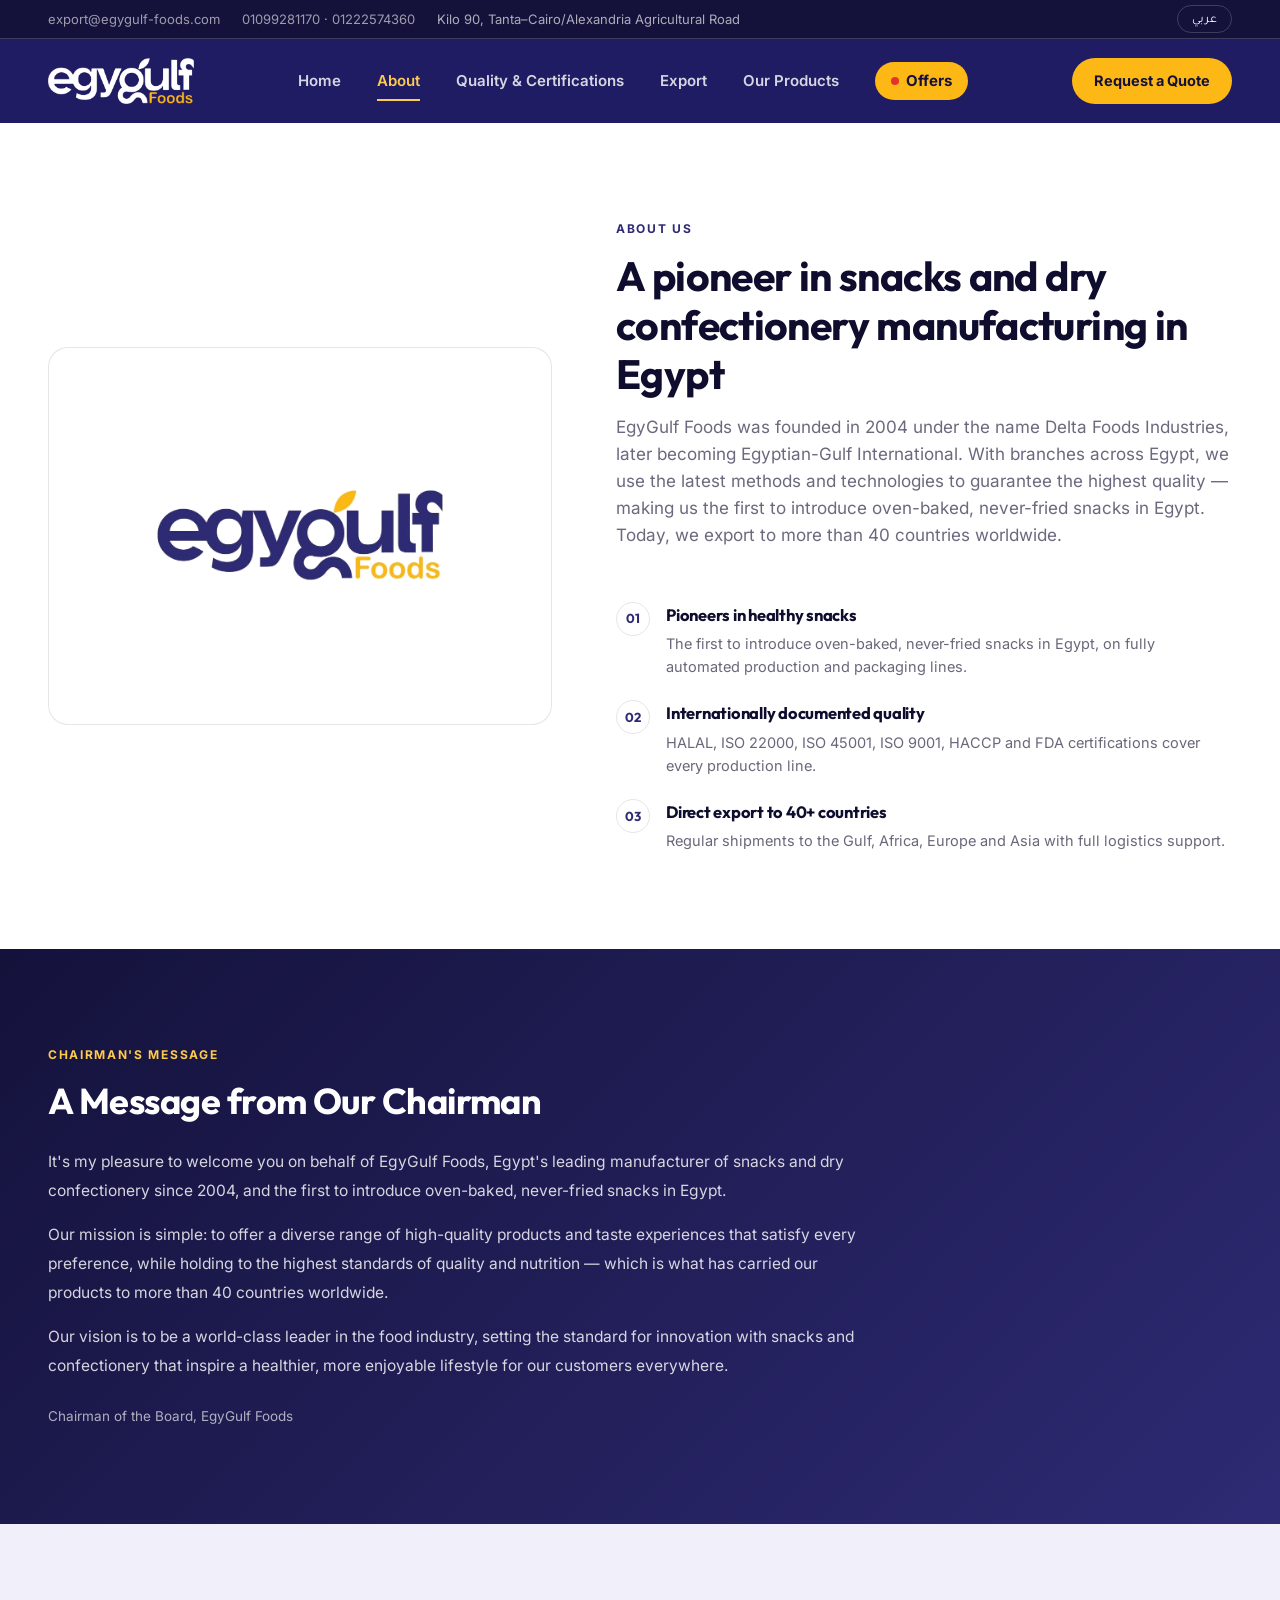
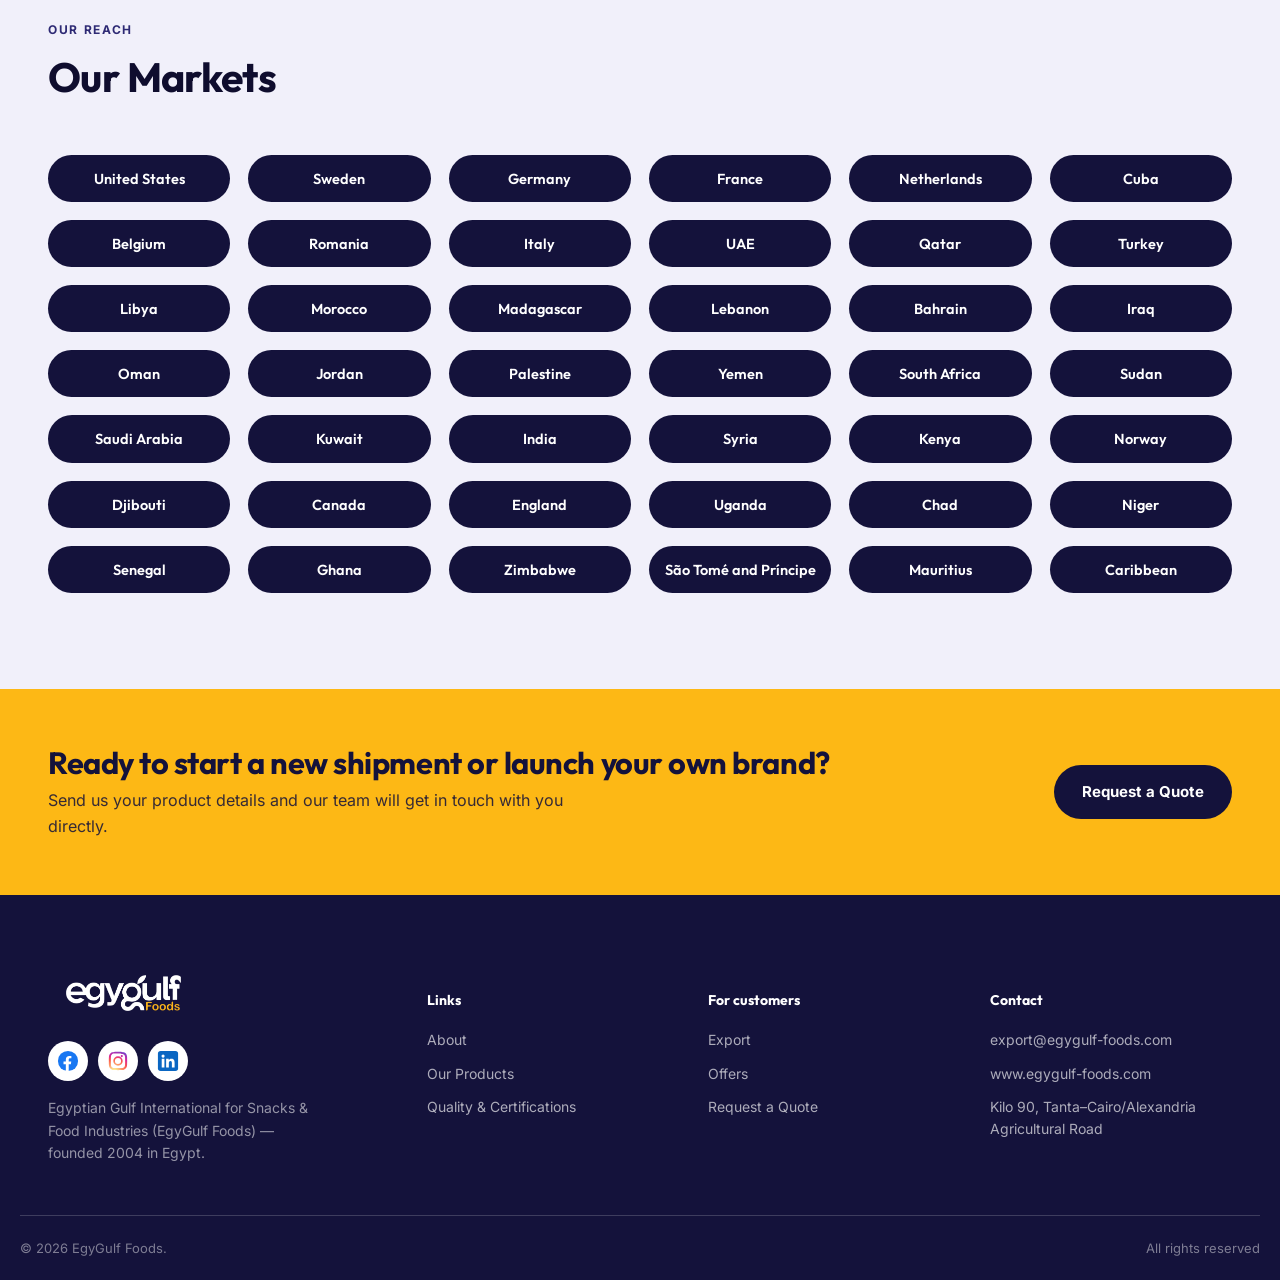
==== about.html @ f507bd47 "تحسين التصميم: خطوط موحدة مستضافة على الموقع، الرئيسية تبدأ بالرسالة والمنتجات، قسم المعارض، شيل الز" ====
<!DOCTYPE html>
<html lang="ar" dir="rtl">
<head>
<meta charset="UTF-8">
<script>try{if(localStorage.getItem("egygulf_lang")==="en"){document.documentElement.lang="en";document.documentElement.dir="ltr";}}catch(e){}</script>
<meta name="viewport" content="width=device-width, initial-scale=1.0">
<title>من نحن — EgyGulf Foods</title>
<meta name="description" content="قصة شركة إيجي جالف فودز، من دلتا فودز إندستريز 2004 إلى شركة مصرية خليجية دولية رائدة في صناعة السناكس والحلويات.">
<link rel="canonical" href="https://www.egygulf-foods.com/about.html">
<meta name="theme-color" content="#201C63">
<meta property="og:type" content="website">
<meta property="og:site_name" content="EgyGulf Foods">
<meta property="og:locale" content="ar_EG">
<meta property="og:locale:alternate" content="en_US">
<meta property="og:title" content="من نحن — EgyGulf Foods">
<meta property="og:description" content="قصة شركة إيجي جالف فودز، من دلتا فودز إندستريز 2004 إلى شركة مصرية خليجية دولية رائدة في صناعة السناكس والحلويات.">
<meta property="og:url" content="https://www.egygulf-foods.com/about.html">
<meta property="og:image" content="https://www.egygulf-foods.com/images/og-image.jpg">
<meta name="twitter:card" content="summary_large_image">
<meta name="twitter:title" content="من نحن — EgyGulf Foods">
<meta name="twitter:description" content="قصة شركة إيجي جالف فودز، من دلتا فودز إندستريز 2004 إلى شركة مصرية خليجية دولية رائدة في صناعة السناكس والحلويات.">
<meta name="twitter:image" content="https://www.egygulf-foods.com/images/og-image.jpg">
<link rel="apple-touch-icon" href="images/logo.png">
<link rel="stylesheet" href="fonts/fonts.css">
<link rel="icon" href="images/logo.png" type="image/png">
<link rel="stylesheet" href="styles.css">
</head>
<body>

<!-- Utility bar -->
<div class="utility-bar">
  <div class="container">
    <div class="utility-links">
      <a href="mailto:export@egygulf-foods.com" data-set="email">export@egygulf-foods.com</a>
      <span class="util-phones" data-set="phones"><a href="tel:+201099281170">01099281170</a> · <a href="tel:+201222574360">01222574360</a></span>
      <span data-i18n="util.location">كيلو 90 طريق طنطا–القاهرة/الإسكندرية الزراعي</span>
    </div>
    <button class="lang-toggle" id="langToggle">EN</button>
  </div>
</div>

<!-- Navbar -->
<header class="navbar">
  <div class="container">
    <a href="index.html" class="brand">
      <span class="brand-mark-box">
        <img src="images/logo-white.png" alt="EgyGulf Foods" class="brand-mark-img" width="120" height="32">
      </span>
    </a>
    <nav class="nav-links">
      <a href="index.html" data-i18n="nav.home">الرئيسية</a>
      <a href="about.html" class="active" data-i18n="nav.about">من نحن</a>
      <a href="certifications.html" data-i18n="nav.certs">الجودة والاعتماد</a>
      <a href="export.html" data-i18n="nav.export">التصدير</a>
      <a href="products.html" data-i18n="nav.products">منتجاتنا</a>
      <a href="offers.html" class="nav-offers"><span class="nav-offers-dot" aria-hidden="true"></span><span data-i18n="nav.offers">العروض</span></a>
    </nav>
    <a href="contact.html" class="nav-cta" data-i18n="nav.cta">اطلب عرض سعر</a>
    <button class="nav-toggle" aria-label="menu">☰</button>
  </div>
</header>

<!-- About -->
<section class="about" id="about">
  <div class="container">
    <div class="about-figure">
      <img src="images/logo.png" alt="EgyGulf Foods" class="about-logo" data-img="aboutImage">
    </div>
    <div class="about-copy">
      <div class="section-head">
        <span class="eyebrow" data-i18n="about.eyebrow">من نحن</span>
        <h2 data-i18n="about.title">رواد صناعة السناكس والحلويات الجافة في مصر</h2>
        <p data-i18n="about.sub">تأسست إيجي جالف فودز عام 2004 تحت اسم دلتا فودز إندستريز، وأصبحت لاحقاً الشركة المصرية الخليجية الدولية. نمتلك فروعاً في مختلف أنحاء جمهورية مصر العربية، ونستخدم أحدث الأساليب والتقنيات لضمان أعلى مستويات الجودة، وهو ما جعلنا أول من قدّم سناكس صحية مخبوزة في الفرن في مصر. اليوم نصدّر منتجاتنا إلى أكثر من 40 دولة حول العالم.</p>
      </div>
      <div class="about-points">
        <div class="about-point">
          <span class="num">01</span>
          <div><h4 data-i18n="about.p1h">ريادة في السناكس الصحية</h4><p data-i18n="about.p1p">أول من قدّم سناكس مخبوزة غير مقلية في مصر، بخطوط إنتاج وتعبئة آلية بالكامل.</p></div>
        </div>
        <div class="about-point">
          <span class="num">02</span>
          <div><h4 data-i18n="about.p2h">جودة موثقة دولياً</h4><p data-i18n="about.p2p">شهادات حلال، ISO 22000، ISO 45001، ISO 9001، HACCP، وFDA تغطي كامل خطوط الإنتاج.</p></div>
        </div>
        <div class="about-point">
          <span class="num">03</span>
          <div><h4 data-i18n="about.p3h">تصدير مباشر لأكثر من 40 دولة</h4><p data-i18n="about.p3p">شحنات منتظمة إلى دول الخليج وأفريقيا وأوروبا وآسيا بدعم لوجستي كامل.</p></div>
        </div>
      </div>
    </div>
  </div>
</section>


<!-- Chairman message -->
<section class="chairman">
  <div class="container">
    <div class="chairman-body">
      <span class="eyebrow" data-i18n="chairman.eyebrow">كلمة الإدارة</span>
      <h2 data-i18n="chairman.title">رسالة من رئيس مجلس الإدارة</h2>
      <p data-i18n="chairman.p1">يسعدني أن أرحب بكم باسم شركة إيجي جالف فودز، الشركة المصرية الرائدة في تصنيع السناكس والحلويات الجافة منذ عام 2004، وأول من قدّم سناكس صحية مخبوزة في الفرن في مصر.</p>
      <p data-i18n="chairman.p2">رسالتنا بسيطة: نقدّم مجموعة متنوعة من المنتجات عالية الجودة، ونوفر تجارب ذوقية تلبي كل الأذواق، مع التزام كامل بأعلى معايير الجودة والتغذية — وده اللي وصّل منتجاتنا لأكثر من 40 دولة حول العالم.</p>
      <p data-i18n="chairman.p3">رؤيتنا أن نكون قادة عالميين في صناعة الأغذية، وأن نضع معياراً للابتكار من خلال منتجات خفيفة ولذيذة تُلهم نمط حياة أكثر صحة ومتعة لعملائنا في كل مكان.</p>
      <div class="chairman-sign">
        <b data-i18n="chairman.name">[الاسم]</b>
        <span data-i18n="chairman.role">رئيس مجلس إدارة شركة إيجي جالف فودز</span>
      </div>
    </div>
    <div class="chairman-photo" data-img="chairmanPhoto">
      <svg viewBox="0 0 24 24" fill="none" xmlns="http://www.w3.org/2000/svg">
        <circle cx="12" cy="8" r="4" stroke="#FFFFFF" stroke-width="1.5"/>
        <path d="M4 20c0-4 3.5-7 8-7s8 3 8 7" stroke="#FFFFFF" stroke-width="1.5" stroke-linecap="round"/>
      </svg>
    </div>
  </div>
</section>

<!-- Leadership team -->
<section class="leadership">
  <div class="container">
    <div class="section-head">
      <span class="eyebrow" data-i18n="leadership.eyebrow">فريقنا</span>
      <h2 data-i18n="leadership.title">فريق القيادة</h2>
    </div>
    <div class="leadership-grid" id="leadershipGrid"></div>
  </div>
</section>


<!-- Markets -->
<section class="partners">
  <div class="container">
    <div class="section-head">
      <span class="eyebrow" data-i18n="markets.eyebrow">انتشارنا</span>
      <h2 data-i18n="markets.title">أسواقنا</h2>
    </div>
    <div class="partners-grid markets-grid" id="marketsGrid"></div>
  </div>
</section>

<!-- CTA band -->
<section class="cta-band cta-compact" id="contact">
  <div class="container cta-compact-inner">
    <div class="cta-compact-copy">
      <h2 data-i18n="cta.title">جاهزون نبدأ شحنة جديدة أو إطلاق علامتك الخاصة؟</h2>
      <p data-i18n="cta.sub">أرسل لنا تفاصيل المنتج وسيتواصل معك فريق العمل مباشرة.</p>
    </div>
    <div class="cta-compact-actions">
      <a href="contact.html" class="btn btn-dark" data-i18n="nav.cta">اطلب عرض سعر</a>
      <a href="#" data-set="whatsapp" target="_blank" rel="noopener" class="btn btn-outline-dark">WhatsApp</a>
    </div>
  </div>
</section>
<!-- Footer -->
<footer>
  <div class="container footer-grid">
    <div class="footer-brand">
      <span class="brand-mark-box">
        <img src="images/logo-white.png" alt="EgyGulf Foods" class="brand-mark-img" width="120" height="32">
      </span>
      <div class="footer-social">
        <a href="#" data-set="facebook" target="_blank" rel="noopener" aria-label="Facebook" title="Facebook"><svg viewBox="0 0 24 24" aria-hidden="true"><circle cx="12" cy="12" r="11" fill="#1877F2"/><path fill="#fff" d="M15.12 15.47l.44-2.91h-2.78v-1.89c0-.8.39-1.57 1.63-1.57h1.27V6.63s-1.15-.2-2.25-.2c-2.29 0-3.79 1.4-3.79 3.92v2.21H7.1v2.91h2.54V23a10.6 10.6 0 0 0 3.14 0v-7.53h2.34Z"/></svg></a>
        <a href="#" data-set="instagram" target="_blank" rel="noopener" aria-label="Instagram" title="Instagram"><svg viewBox="0 0 24 24" aria-hidden="true"><defs><radialGradient id="igGrad" cx="30%" cy="107%" r="150%"><stop offset="0" stop-color="#fdf497"/><stop offset=".05" stop-color="#fdf497"/><stop offset=".45" stop-color="#fd5949"/><stop offset=".6" stop-color="#d6249f"/><stop offset=".9" stop-color="#285AEB"/></radialGradient></defs><path fill="url(#igGrad)" d="M12 2c2.72 0 3.06.01 4.12.06 1.06.05 1.79.22 2.43.47.66.26 1.21.6 1.76 1.15.55.55.9 1.11 1.15 1.76.25.64.42 1.37.47 2.43.05 1.06.06 1.4.06 4.12s-.01 3.06-.06 4.12c-.05 1.06-.22 1.79-.47 2.43a4.9 4.9 0 0 1-1.15 1.76 4.9 4.9 0 0 1-1.76 1.15c-.64.25-1.37.42-2.43.47-1.06.05-1.4.06-4.12.06s-3.06-.01-4.12-.06c-1.06-.05-1.79-.22-2.43-.47a4.9 4.9 0 0 1-1.76-1.15 4.9 4.9 0 0 1-1.15-1.76c-.25-.64-.42-1.37-.47-2.43C2.01 15.06 2 14.72 2 12s.01-3.06.06-4.12c.05-1.06.22-1.79.47-2.43.26-.66.6-1.21 1.15-1.76a4.9 4.9 0 0 1 1.76-1.15c.64-.25 1.37-.42 2.43-.47C8.94 2.01 9.28 2 12 2Zm0 1.8c-2.67 0-2.99.01-4.04.06-.87.04-1.34.18-1.65.3-.42.16-.72.36-1.03.67-.31.31-.51.61-.67 1.03-.12.31-.26.78-.3 1.65C4.26 8.51 4.24 8.83 4.24 12s.01 2.99.06 4.04c.04.87.18 1.34.3 1.65.16.42.36.72.67 1.03.31.31.61.51 1.03.67.31.12.78.26 1.65.3 1.05.05 1.37.06 4.04.06s2.99-.01 4.04-.06c.87-.04 1.34-.18 1.65-.3.42-.16.72-.36 1.03-.67.31-.31.51-.61.67-1.03.12-.31.26-.78.3-1.65.05-1.05.06-1.37.06-4.04s-.01-2.99-.06-4.04c-.04-.87-.18-1.34-.3-1.65-.16-.42-.36-.72-.67-1.03a2.8 2.8 0 0 0-1.03-.67c-.31-.12-.78-.26-1.65-.3C14.99 3.81 14.67 3.8 12 3.8Zm0 3.06a5.14 5.14 0 1 1 0 10.28 5.14 5.14 0 0 1 0-10.28Zm0 1.8a3.34 3.34 0 1 0 0 6.68 3.34 3.34 0 0 0 0-6.68Zm5.35-1.99a1.2 1.2 0 1 1-2.4 0 1.2 1.2 0 0 1 2.4 0Z"/></svg></a>
        <a href="#" data-set="linkedin" target="_blank" rel="noopener" aria-label="LinkedIn" title="LinkedIn"><svg viewBox="0 0 24 24" aria-hidden="true"><rect x="1" y="1" width="22" height="22" rx="3" fill="#0A66C2"/><path fill="#fff" d="M19.2 19.2h-2.96v-4.63c0-1.1-.02-2.52-1.54-2.52-1.54 0-1.78 1.2-1.78 2.44v4.71H9.96V9.67h2.84v1.3h.04c.4-.75 1.36-1.54 2.81-1.54 3 0 3.55 1.98 3.55 4.54v5.23ZM6.62 8.37a1.72 1.72 0 1 1 0-3.44 1.72 1.72 0 0 1 0 3.44ZM8.1 19.2H5.14V9.67H8.1v9.53Z"/></svg></a>
        <a href="#" data-set="youtube" target="_blank" rel="noopener" aria-label="YouTube" title="YouTube"><svg viewBox="0 0 24 24" aria-hidden="true"><path fill="#FF0000" d="M23.5 6.19a3.02 3.02 0 0 0-2.12-2.14C19.5 3.55 12 3.55 12 3.55s-7.5 0-9.38.5A3.02 3.02 0 0 0 .5 6.19 31.5 31.5 0 0 0 0 12a31.5 31.5 0 0 0 .5 5.81 3.02 3.02 0 0 0 2.12 2.14c1.88.5 9.38.5 9.38.5s7.5 0 9.38-.5a3.02 3.02 0 0 0 2.12-2.14A31.5 31.5 0 0 0 24 12a31.5 31.5 0 0 0-.5-5.81Z"/><path fill="#fff" d="M9.6 15.57V8.43L15.82 12 9.6 15.57Z"/></svg></a>
        <a href="#" data-set="tiktok" target="_blank" rel="noopener" aria-label="TikTok" title="TikTok"><svg viewBox="-1 -1 26 26" aria-hidden="true"><path fill="#25F4EE" transform="translate(-.7 -.7)" d="M12.525.02c1.31-.02 2.61-.01 3.91-.02.08 1.53.63 3.09 1.75 4.17 1.12 1.11 2.7 1.62 4.24 1.79v4.03c-1.44-.05-2.89-.35-4.2-.97-.57-.26-1.1-.59-1.62-.93-.01 2.92.01 5.84-.02 8.75-.08 1.4-.54 2.79-1.35 3.94-1.31 1.92-3.58 3.17-5.91 3.21-1.43.08-2.86-.31-4.08-1.03-2.02-1.19-3.44-3.37-3.65-5.71-.02-.5-.03-1-.01-1.49.18-1.9 1.12-3.72 2.58-4.96 1.66-1.44 3.98-2.13 6.15-1.72.02 1.48-.04 2.96-.04 4.44-.99-.32-2.15-.23-3.02.37-.63.41-1.11 1.04-1.36 1.75-.21.51-.15 1.07-.14 1.61.24 1.64 1.82 3.02 3.5 2.87 1.12-.01 2.19-.66 2.77-1.61.19-.33.4-.67.41-1.06.1-1.79.06-3.57.07-5.36.01-4.03-.01-8.05.02-12.07z"/><path fill="#FE2C55" transform="translate(.7 .7)" d="M12.525.02c1.31-.02 2.61-.01 3.91-.02.08 1.53.63 3.09 1.75 4.17 1.12 1.11 2.7 1.62 4.24 1.79v4.03c-1.44-.05-2.89-.35-4.2-.97-.57-.26-1.1-.59-1.62-.93-.01 2.92.01 5.84-.02 8.75-.08 1.4-.54 2.79-1.35 3.94-1.31 1.92-3.58 3.17-5.91 3.21-1.43.08-2.86-.31-4.08-1.03-2.02-1.19-3.44-3.37-3.65-5.71-.02-.5-.03-1-.01-1.49.18-1.9 1.12-3.72 2.58-4.96 1.66-1.44 3.98-2.13 6.15-1.72.02 1.48-.04 2.96-.04 4.44-.99-.32-2.15-.23-3.02.37-.63.41-1.11 1.04-1.36 1.75-.21.51-.15 1.07-.14 1.61.24 1.64 1.82 3.02 3.5 2.87 1.12-.01 2.19-.66 2.77-1.61.19-.33.4-.67.41-1.06.1-1.79.06-3.57.07-5.36.01-4.03-.01-8.05.02-12.07z"/><path fill="#000" d="M12.525.02c1.31-.02 2.61-.01 3.91-.02.08 1.53.63 3.09 1.75 4.17 1.12 1.11 2.7 1.62 4.24 1.79v4.03c-1.44-.05-2.89-.35-4.2-.97-.57-.26-1.1-.59-1.62-.93-.01 2.92.01 5.84-.02 8.75-.08 1.4-.54 2.79-1.35 3.94-1.31 1.92-3.58 3.17-5.91 3.21-1.43.08-2.86-.31-4.08-1.03-2.02-1.19-3.44-3.37-3.65-5.71-.02-.5-.03-1-.01-1.49.18-1.9 1.12-3.72 2.58-4.96 1.66-1.44 3.98-2.13 6.15-1.72.02 1.48-.04 2.96-.04 4.44-.99-.32-2.15-.23-3.02.37-.63.41-1.11 1.04-1.36 1.75-.21.51-.15 1.07-.14 1.61.24 1.64 1.82 3.02 3.5 2.87 1.12-.01 2.19-.66 2.77-1.61.19-.33.4-.67.41-1.06.1-1.79.06-3.57.07-5.36.01-4.03-.01-8.05.02-12.07z"/></svg></a>
        <a href="#" data-set="x" target="_blank" rel="noopener" aria-label="X" title="X"><svg viewBox="0 0 24 24" aria-hidden="true"><path fill="#000" d="M18.24 2.25h3.31l-7.23 8.26 8.5 11.24h-6.66l-5.21-6.82-5.97 6.82H1.67l7.73-8.84L1.25 2.25h6.83l4.71 6.23 5.45-6.23Zm-1.16 17.52h1.83L7.08 4.13H5.12l11.96 15.64Z"/></svg></a>
        <a href="#" data-set="whatsapp" target="_blank" rel="noopener" aria-label="WhatsApp" title="WhatsApp"><svg viewBox="0 0 24 24" aria-hidden="true"><path fill="#25D366" d="M12.04 2a9.9 9.9 0 0 0-8.5 15l-1.4 5.1 5.24-1.37A9.9 9.9 0 1 0 12.04 2Z"/><path fill="#fff" d="M16.54 13.96c-.25-.12-1.46-.72-1.69-.8-.23-.08-.39-.12-.55.12-.16.25-.63.8-.78.97-.14.16-.29.18-.53.06a6.7 6.7 0 0 1-3.34-2.92c-.25-.43.25-.4.72-1.34.08-.16.04-.3-.02-.43l-.75-1.82c-.2-.48-.4-.41-.55-.42h-.47a.9.9 0 0 0-.65.3 2.74 2.74 0 0 0-.86 2.04 4.76 4.76 0 0 0 1 2.53 10.9 10.9 0 0 0 4.17 3.68c1.55.67 2.16.73 2.94.61.47-.07 1.46-.6 1.66-1.17.2-.58.2-1.07.15-1.17-.06-.1-.22-.17-.47-.29Z"/></svg></a>
      </div>
      <p data-i18n="footer.about">الشركة المصرية الخليجية الدولية للصناعات والأغذية الخفيفة (إيجي جالف فودز) — تأسست 2004 في مصر.</p>
    </div>
    <div>
      <h5 data-i18n="footer.h1">روابط</h5>
      <ul>
        <li><a href="about.html" data-i18n="nav.about">من نحن</a></li>
        <li><a href="products.html" data-i18n="nav.products">منتجاتنا</a></li>
        <li><a href="certifications.html" data-i18n="nav.certs">الجودة والاعتماد</a></li>
      </ul>
    </div>
    <div>
      <h5 data-i18n="footer.h2">للعملاء</h5>
      <ul>
        <li><a href="export.html" data-i18n="nav.export">التصدير</a></li>
        <li><a href="offers.html" data-i18n="nav.offers">العروض</a></li>
        <li><a href="contact.html" data-i18n="nav.cta">اطلب عرض سعر</a></li>
      </ul>
    </div>
    <div>
      <h5 data-i18n="footer.h3">تواصل</h5>
      <ul>
        <li><a href="mailto:export@egygulf-foods.com" data-set="email">export@egygulf-foods.com</a></li>
        <li><a href="https://www.egygulf-foods.com" target="_blank" rel="noopener">www.egygulf-foods.com</a></li>
        <li data-i18n="util.location">كيلو 90 طريق طنطا–القاهرة/الإسكندرية الزراعي</li>
      </ul>
    </div>
  </div>
  <div class="container footer-bottom">
    <span>&copy; 2026 EgyGulf Foods.</span>
    <span data-i18n="footer.rights">جميع الحقوق محفوظة</span>
  </div>
</footer>

<script>window.va = window.va || function () { (window.vaq = window.vaq || []).push(arguments); };</script>
<script defer src="/_vercel/insights/script.js"></script>
<script src="data.js" defer></script>
<script src="i18n.js" defer></script>
<script src="app.js" defer></script>
</body>
</html>
---- fonts/fonts.css ----
@font-face{font-family:'Cairo';font-style:normal;font-weight:700;font-display:swap;src:url(cairo-arabic-700-normal.woff2) format('woff2');unicode-range:U+0600-06FF,U+0750-077F,U+0870-08FF,U+FB50-FDFF,U+FE70-FEFC,U+200C-200E;}
@font-face{font-family:'Cairo';font-style:normal;font-weight:800;font-display:swap;src:url(cairo-arabic-800-normal.woff2) format('woff2');unicode-range:U+0600-06FF,U+0750-077F,U+0870-08FF,U+FB50-FDFF,U+FE70-FEFC,U+200C-200E;}
@font-face{font-family:'Cairo';font-style:normal;font-weight:900;font-display:swap;src:url(cairo-arabic-900-normal.woff2) format('woff2');unicode-range:U+0600-06FF,U+0750-077F,U+0870-08FF,U+FB50-FDFF,U+FE70-FEFC,U+200C-200E;}
@font-face{font-family:'Tajawal';font-style:normal;font-weight:400;font-display:swap;src:url(tajawal-arabic-400-normal.woff2) format('woff2');unicode-range:U+0600-06FF,U+0750-077F,U+0870-08FF,U+FB50-FDFF,U+FE70-FEFC,U+200C-200E;}
@font-face{font-family:'Tajawal';font-style:normal;font-weight:400;font-display:swap;src:url(tajawal-latin-400-normal.woff2) format('woff2');unicode-range:U+0000-00FF,U+0131,U+0152-0153,U+02BB-02BC,U+02C6,U+02DA,U+02DC,U+2000-206F,U+20AC,U+2122,U+2191,U+2193,U+2212,U+2215,U+FEFF,U+FFFD;}
@font-face{font-family:'Tajawal';font-style:normal;font-weight:500;font-display:swap;src:url(tajawal-arabic-500-normal.woff2) format('woff2');unicode-range:U+0600-06FF,U+0750-077F,U+0870-08FF,U+FB50-FDFF,U+FE70-FEFC,U+200C-200E;}
@font-face{font-family:'Tajawal';font-style:normal;font-weight:500;font-display:swap;src:url(tajawal-latin-500-normal.woff2) format('woff2');unicode-range:U+0000-00FF,U+0131,U+0152-0153,U+02BB-02BC,U+02C6,U+02DA,U+02DC,U+2000-206F,U+20AC,U+2122,U+2191,U+2193,U+2212,U+2215,U+FEFF,U+FFFD;}
@font-face{font-family:'Tajawal';font-style:normal;font-weight:700;font-display:swap;src:url(tajawal-arabic-700-normal.woff2) format('woff2');unicode-range:U+0600-06FF,U+0750-077F,U+0870-08FF,U+FB50-FDFF,U+FE70-FEFC,U+200C-200E;}
@font-face{font-family:'Tajawal';font-style:normal;font-weight:700;font-display:swap;src:url(tajawal-latin-700-normal.woff2) format('woff2');unicode-range:U+0000-00FF,U+0131,U+0152-0153,U+02BB-02BC,U+02C6,U+02DA,U+02DC,U+2000-206F,U+20AC,U+2122,U+2191,U+2193,U+2212,U+2215,U+FEFF,U+FFFD;}
@font-face{font-family:'Outfit';font-style:normal;font-weight:500;font-display:swap;src:url(outfit-latin-500-normal.woff2) format('woff2');unicode-range:U+0000-00FF,U+0131,U+0152-0153,U+02BB-02BC,U+02C6,U+02DA,U+02DC,U+2000-206F,U+20AC,U+2122,U+2191,U+2193,U+2212,U+2215,U+FEFF,U+FFFD;}
@font-face{font-family:'Outfit';font-style:normal;font-weight:600;font-display:swap;src:url(outfit-latin-600-normal.woff2) format('woff2');unicode-range:U+0000-00FF,U+0131,U+0152-0153,U+02BB-02BC,U+02C6,U+02DA,U+02DC,U+2000-206F,U+20AC,U+2122,U+2191,U+2193,U+2212,U+2215,U+FEFF,U+FFFD;}
@font-face{font-family:'Outfit';font-style:normal;font-weight:700;font-display:swap;src:url(outfit-latin-700-normal.woff2) format('woff2');unicode-range:U+0000-00FF,U+0131,U+0152-0153,U+02BB-02BC,U+02C6,U+02DA,U+02DC,U+2000-206F,U+20AC,U+2122,U+2191,U+2193,U+2212,U+2215,U+FEFF,U+FFFD;}
@font-face{font-family:'Outfit';font-style:normal;font-weight:800;font-display:swap;src:url(outfit-latin-800-normal.woff2) format('woff2');unicode-range:U+0000-00FF,U+0131,U+0152-0153,U+02BB-02BC,U+02C6,U+02DA,U+02DC,U+2000-206F,U+20AC,U+2122,U+2191,U+2193,U+2212,U+2215,U+FEFF,U+FFFD;}
@font-face{font-family:'Inter';font-style:normal;font-weight:400;font-display:swap;src:url(inter-latin-400-normal.woff2) format('woff2');unicode-range:U+0000-00FF,U+0131,U+0152-0153,U+02BB-02BC,U+02C6,U+02DA,U+02DC,U+2000-206F,U+20AC,U+2122,U+2191,U+2193,U+2212,U+2215,U+FEFF,U+FFFD;}
@font-face{font-family:'Inter';font-style:normal;font-weight:500;font-display:swap;src:url(inter-latin-500-normal.woff2) format('woff2');unicode-range:U+0000-00FF,U+0131,U+0152-0153,U+02BB-02BC,U+02C6,U+02DA,U+02DC,U+2000-206F,U+20AC,U+2122,U+2191,U+2193,U+2212,U+2215,U+FEFF,U+FFFD;}
@font-face{font-family:'Inter';font-style:normal;font-weight:600;font-display:swap;src:url(inter-latin-600-normal.woff2) format('woff2');unicode-range:U+0000-00FF,U+0131,U+0152-0153,U+02BB-02BC,U+02C6,U+02DA,U+02DC,U+2000-206F,U+20AC,U+2122,U+2191,U+2193,U+2212,U+2215,U+FEFF,U+FFFD;}
@font-face{font-family:'Inter';font-style:normal;font-weight:700;font-display:swap;src:url(inter-latin-700-normal.woff2) format('woff2');unicode-range:U+0000-00FF,U+0131,U+0152-0153,U+02BB-02BC,U+02C6,U+02DA,U+02DC,U+2000-206F,U+20AC,U+2122,U+2191,U+2193,U+2212,U+2215,U+FEFF,U+FFFD;}
---- styles.css ----
/* ==========================================================================
   EgyGulf Foods — Design Tokens
   ========================================================================== */
:root{
  /* Color — exact navy + gold sampled from the real EgyGulf Foods logo */
  --ink:           #0F0D2E;
  --blue-950:      #14123B;
  --blue-900:      #201C63;
  --blue-600:      #2E2A74;
  --blue-400:      #4A44A8;
  --blue-100:      #ECEBF7;
  --gold-500:      #FDB815;
  --gold-400:      #FFCB4D;
  --teal-500:      #FDB815;
  --teal-400:      #FFCB4D;
  --cream-50:      #FFFFFF;
  --lavender-50:   #F1F0FA;
  --white:         #FFFFFF;
  --line:          rgba(15,13,46,0.10);
  --line-on-dark:  rgba(255,255,255,0.18);
  /* legacy aliases so the rest of the sheet keeps working */
  --indigo-950:    var(--blue-950);
  --indigo-900:    var(--blue-900);
  --violet-700:    var(--blue-600);
  --violet-500:    var(--blue-400);

  /* Type — one bold display face carries both languages */
  --font-display-ar: "Cairo", "Outfit", sans-serif;
  --font-display-en: "Outfit", "Cairo", sans-serif;
  --font-body-ar:   "Tajawal", "Inter", sans-serif;
  --font-body-en:   "Inter", "Tajawal", sans-serif;
  /* small labels/eyebrows: same family as body, set as tracked caps (no typewriter face) */
  --font-mono:      "Inter", "Tajawal", sans-serif;

  /* Layout */
  --maxw: 1240px;
  --radius-pill: 999px;
  --radius-card: 20px;
}

*{box-sizing:border-box;}
html{scroll-behavior:smooth;}
body{
  margin:0;
  background:var(--cream-50);
  color:var(--ink);
  font-family:var(--font-body-en);
  line-height:1.6;
  -webkit-font-smoothing:antialiased;
  position:relative;
}
html[lang="ar"] body{font-family:var(--font-body-ar);}
h1,h2,h3,h4,.display{font-family:var(--font-display-en); font-weight:700; margin:0; letter-spacing:-0.015em;}
html[lang="ar"] h1, html[lang="ar"] h2, html[lang="ar"] h3, html[lang="ar"] h4, html[lang="ar"] .display{
  font-family:var(--font-display-ar); font-weight:900;
}
p{margin:0;}
img{max-width:100%; display:block;}
a{color:inherit; text-decoration:none;}
ul{margin:0; padding:0; list-style:none;}
button{font-family:inherit; cursor:pointer;}

.container{max-width:var(--maxw); margin:0 auto; padding:0 28px;}

@media (prefers-reduced-motion: reduce){
  *{animation-duration:0.001ms !important; transition-duration:0.001ms !important;}
}

/* ==========================================================================
   Events & exhibitions banner
   ========================================================================== */
.event-banner{
  position:relative; width:100%; height:420px; overflow:hidden; background:var(--blue-950);
}
.event-track{
  display:flex; height:100%; transition:transform .6s cubic-bezier(.65,0,.35,1);
}
.event-slide{
  position:relative; display:block; min-width:100%; height:100%;
  background-image:var(--img); background-size:cover; background-position:center;
}
.event-slide::after{
  content:""; position:absolute; inset:0;
  background:linear-gradient(0deg, rgba(15,13,46,0.88) 0%, rgba(15,13,46,0.25) 55%, rgba(15,13,46,0.15) 100%);
}
.event-slide.banner-slide{background:var(--indigo-950); overflow:hidden;}
.event-slide.banner-slide::after{display:none;}
.banner-bg, .banner-img{position:absolute; inset:0; background-image:var(--img); background-position:center; background-repeat:no-repeat;}
.banner-bg{background-size:cover; filter:blur(22px) brightness(.55); transform:scale(1.15);}
.banner-img{background-size:contain;}
.video-slide video{position:absolute; inset:0; width:100%; height:100%; object-fit:cover; display:block;}
.video-slide.banner-slide video{object-fit:contain;}
.video-slide:not(.banner-slide)::after{z-index:1; pointer-events:none;}
.video-slide .event-caption{z-index:2;}
.video-play{display:none; position:absolute; top:50%; left:50%; transform:translate(-50%,-50%); z-index:3;
  width:68px; height:68px; border-radius:50%; border:2px solid rgba(255,255,255,.8); background:rgba(15,13,46,.55);
  color:#fff; font-size:24px; cursor:pointer; padding-inline-start:5px;}
.video-slide.needs-tap .video-play{display:flex; align-items:center; justify-content:center;}
.event-caption{
  position:absolute; inset-inline-start:0; bottom:0; z-index:2;
  padding:30px 40px 34px; max-width:640px;
}
.event-eyebrow{
  display:inline-flex; align-items:center; gap:8px;
  font-family:var(--font-mono); font-size:12px; letter-spacing:.08em; text-transform:uppercase;
  color:var(--teal-400); margin-bottom:10px;
}
.event-eyebrow .dot{width:6px; height:6px; border-radius:50%; background:var(--teal-400);}
.event-caption h3{color:#fff; font-size:24px; line-height:1.3; margin-bottom:6px;}
.event-caption p{color:rgba(255,255,255,0.78); font-size:14.5px;}

.event-arrow{
  position:absolute; top:50%; transform:translateY(-50%); z-index:3;
  width:42px; height:42px; border-radius:50%; border:1px solid rgba(255,255,255,0.4);
  background:rgba(15,13,46,0.35); color:#fff; font-size:22px; line-height:1;
  display:flex; align-items:center; justify-content:center; transition:background .2s, border-color .2s;
}
.event-arrow:hover{background:rgba(15,13,46,0.6); border-color:var(--teal-400); color:var(--teal-400);}
.event-arrow.prev{inset-inline-start:22px;}
.event-arrow.next{inset-inline-end:22px;}

.event-dots{
  position:absolute; bottom:26px; inset-inline-end:40px; z-index:3;
  display:flex; gap:9px;
}
.event-dot{
  width:9px; height:9px; border-radius:50%; background:rgba(255,255,255,0.4); border:0; padding:0;
  transition:background .2s, width .2s;
}
.event-dot.active{background:var(--teal-400); width:22px; border-radius:5px;}

@media (max-width:960px){
  .event-banner{height:300px;}
  .event-caption{padding:22px 22px 26px;}
  .event-caption h3{font-size:19px;}
  .event-dots{inset-inline-end:22px;}
}
@media (max-width:560px){
  .event-banner{height:auto; aspect-ratio:16/10;}
  .event-slide[style*="--m:"], .event-slide[style*="--m:"] .banner-bg, .event-slide[style*="--m:"] .banner-img{background-image:var(--m);}
  .event-caption h3{font-size:16.5px;}
  .event-caption p{font-size:13px;}
  .event-arrow{width:34px; height:34px; font-size:18px;}
}

/* ==========================================================================
   Utility bar + Nav
   ========================================================================== */
.utility-bar{
  background:var(--indigo-950);
  color:rgba(255,255,255,0.65);
  font-size:13px;
  border-bottom:1px solid var(--line-on-dark);
}
.utility-bar .container{
  display:flex; align-items:center; justify-content:space-between;
  height:38px;
}
.utility-links{display:flex; gap:22px;}
.utility-links a{opacity:0.9; transition:opacity .2s;}
.utility-links a:hover{opacity:1; color:var(--teal-400);}
.lang-toggle{
  background:transparent; border:1px solid var(--line-on-dark); color:#fff;
  border-radius:var(--radius-pill); padding:4px 14px; font-size:12.5px;
  letter-spacing:.03em;
}
.lang-toggle:hover{border-color:var(--teal-400); color:var(--teal-400);}

.navbar{
  background:var(--indigo-900);
  position:sticky; top:0; z-index:40;
}
.navbar .container{
  display:flex; align-items:center; justify-content:space-between;
  height:84px;
}
.brand{display:flex; align-items:center;}
.brand-mark-box{
  display:inline-flex; align-items:center; line-height:0;
}
.brand-mark-img{height:46px; width:auto; display:block;}
.footer-brand .brand-mark-box{padding:10px 18px;}
.footer-brand .brand-mark-img{height:36px;}

.nav-links{display:flex; align-items:center; gap:36px;}
.nav-links a{
  color:rgba(255,255,255,0.82); font-size:15px; font-weight:600;
  position:relative; padding:6px 0;
}
.nav-links a:hover{color:#fff;}
.nav-links a.active{color:var(--teal-400);}
.nav-links a.active::after{
  content:""; position:absolute; left:0; right:0; bottom:-2px; height:2px; background:var(--teal-400);
}
.nav-cta{
  background:var(--teal-500); color:var(--indigo-950); font-weight:700; font-size:14.5px;
  padding:11px 22px; border-radius:var(--radius-pill); transition:transform .18s, background .18s;
}
.nav-cta:hover{background:var(--teal-400); transform:translateY(-1px);}
.nav-toggle{display:none; background:none; border:0; color:#fff; font-size:26px;}

/* ==========================================================================
   Hero
   ========================================================================== */
.hero{
  position:relative;
  background: linear-gradient(135deg, var(--blue-950) 0%, var(--blue-900) 55%, var(--blue-600) 100%);
  color:#fff;
  overflow:hidden;
  padding:0;
  min-height:660px;
}
.hero-grain{
  position:absolute; inset:0; opacity:0.5; pointer-events:none;
  background-image:radial-gradient(rgba(255,255,255,0.05) 1px, transparent 1px);
  background-size:22px 22px;
}
.hero-lotus{
  position:absolute; inset-inline-start:10px; bottom:20px;
  width:260px; height:260px; opacity:0.28; pointer-events:none; z-index:1;
}
.hero-top-grid{
  position:relative; z-index:2;
  display:grid; grid-template-columns:1.15fr 1fr; align-items:stretch;
}
.hero-top-grid .container{
  display:flex; align-items:center;
  padding-top:56px; padding-bottom:56px;
}
.hero-copy{max-width:560px; width:100%; position:relative; z-index:2;}
.hero-eyebrow{
  display:inline-flex; align-items:center; gap:9px;
  font-family:var(--font-mono); font-size:12.5px; letter-spacing:.08em; text-transform:uppercase;
  color:var(--teal-400); border:1px solid rgba(255,203,77,0.4); border-radius:var(--radius-pill);
  padding:7px 16px; margin-bottom:26px;
}
.hero-eyebrow .dot{width:6px; height:6px; border-radius:50%; background:var(--teal-400);}
.hero h1{
  font-size:clamp(32px, 4.4vw, 56px); line-height:1.15; margin-bottom:22px;
}
.hero h1 em{font-style:normal; color:var(--teal-400);}
.hero-sub{
  font-size:17px; color:rgba(255,255,255,0.78); max-width:520px; margin-bottom:34px;
}
.hero-actions{display:flex; gap:16px; flex-wrap:wrap;}
.btn{
  display:inline-flex; align-items:center; gap:9px;
  padding:15px 28px; border-radius:var(--radius-pill); font-weight:700; font-size:15px;
  border:0; transition:transform .18s, background .18s, border-color .18s;
}
.btn-primary{background:var(--teal-500); color:var(--indigo-950);}
.btn-primary:hover{background:var(--teal-400); transform:translateY(-2px);}
.btn-ghost{border:1px solid rgba(255,255,255,0.35); color:#fff;}
.btn-ghost:hover{border-color:var(--teal-400); color:var(--teal-400);}

/* signature: real product mosaic photo — full-bleed, stretches to match text column height */
.hero-visual{min-height:340px; overflow:hidden;}
.hero-mosaic-img{
  display:block; width:100%; height:calc(100% + 34px);
  object-fit:cover; object-position:center 32%;
  -webkit-mask-image:linear-gradient(to left, black 68%, transparent 100%);
  mask-image:linear-gradient(to left, black 68%, transparent 100%);
  animation:heroFloat 6.5s ease-in-out infinite;
}
@keyframes heroFloat{
  0%, 100%{transform:translateY(-17px);}
  50%{transform:translateY(17px);}
}
.hero-eyebrow-row{position:relative; z-index:2; padding-top:10px;}
.hero-stats{
  position:relative; z-index:2;
  display:grid; grid-template-columns:repeat(4,1fr);
  border-top:1px solid var(--line-on-dark);
  padding:26px 0;
}
.hero-stats .stat{padding:0 20px; border-inline-start:1px solid var(--line-on-dark);}
.hero-stats .stat:first-child{border-inline-start:0;}
.stat b{display:block; font-family:var(--font-display-en); font-size:26px; color:var(--teal-400);}
html[lang="ar"] .stat b{font-family:var(--font-display-ar);}
.stat span{font-size:13px; color:rgba(255,255,255,0.65);}

/* ==========================================================================
   Category blocks
   ========================================================================== */
.category-block{padding:64px 0; color:#fff; position:relative; overflow:hidden;}
.category-block.navy{background:var(--blue-950);}
.category-block.teal{background:linear-gradient(135deg, var(--blue-600) 0%, var(--blue-900) 100%); color:#fff;}
.block-decor{
  position:absolute; top:0; bottom:0; z-index:0;
  width:380px; opacity:1; pointer-events:none;
  display:flex; align-items:center;
}
.block-decor img{width:100%; height:auto; display:block;}
.block-decor-start{inset-inline-start:-60px;}
.block-decor-end{inset-inline-end:-220px; transform:scaleX(-1);}
.category-block .container{position:relative; z-index:1;}
.category-block .container{
  display:grid; grid-template-columns:1fr 1fr; gap:48px; align-items:center;
}
.category-block.flip .category-block-media{order:2;}
.category-block.flip .category-block-copy{order:1;}
.category-block-media{
  aspect-ratio:16/10; border-radius:var(--radius-card); overflow:hidden;
  box-shadow:0 24px 50px rgba(4,3,20,0.28);
}
.category-block-media.product-shot{
  aspect-ratio:auto; border-radius:0; overflow:visible; box-shadow:none;
  display:flex; align-items:center; justify-content:center;
}
.category-block-media.product-shot img{
  width:100%; height:auto; object-fit:contain;
  filter:drop-shadow(0 20px 34px rgba(4,3,20,0.3));
  animation:productFloat 5.5s ease-in-out infinite;
}
@keyframes productFloat{
  0%, 100%{transform:translateY(-10px);}
  50%{transform:translateY(10px);}
}
.category-block.teal .product-shot img{animation-delay:0.8s;}
.category-block-media img{width:100%; height:100%; object-fit:cover; display:block;}
.category-block-copy .eyebrow{
  font-family:var(--font-mono); font-size:12.5px; letter-spacing:.08em; text-transform:uppercase;
  display:block; margin-bottom:14px;
}
.category-block-copy h3{font-size:clamp(22px, 2.6vw, 32px); line-height:1.3; margin-bottom:14px;}
.category-block-copy p{font-size:15.5px; max-width:440px; margin-bottom:26px; opacity:0.82;}
.category-block.navy .btn-primary{background:var(--teal-500); color:var(--indigo-950);}
.category-block.navy .btn-primary:hover{background:var(--teal-400);}
.category-block.teal .btn-primary{background:var(--teal-500); color:var(--indigo-950);}
.category-block.teal .btn-primary:hover{background:var(--teal-400);}
@media (max-width:960px){
  .category-block .container{grid-template-columns:1fr; text-align:center;}
  .category-block.flip .category-block-media, .category-block.flip .category-block-copy{order:0;}
  .category-block-copy p{margin-inline:auto;}
}

/* Candy-wrapper twist divider — signature element between sections */
.twist-divider{
  display:block; width:100%; height:34px; margin:0;
}
.twist-divider path{fill:var(--cream-50);}
.twist-divider.to-lavender path{fill:var(--lavender-50);}
.twist-divider.to-white path{fill:var(--white);}
.twist-divider.to-dark path{fill:var(--blue-950);}
.twist-divider.flip{transform:rotate(180deg);}

/* ==========================================================================
   Section basics
   ========================================================================== */
section{padding:96px 0;}
.section-head{max-width:640px; margin-bottom:52px;}
.eyebrow{
  font-family:var(--font-mono); font-size:12.5px; letter-spacing:.08em; text-transform:uppercase;
  color:var(--violet-700); margin-bottom:14px; display:block;
}
.section-head h2{font-size:clamp(26px, 3vw, 40px); line-height:1.2; margin-bottom:14px;}
.section-head p{font-size:16px; color:rgba(26,21,51,0.68);}

/* About */
.about{background:var(--cream-50);}
.about .container{display:grid; grid-template-columns:0.9fr 1.1fr; gap:64px; align-items:center;}
.about-figure{
  background:#fff; border-radius:var(--radius-card); aspect-ratio:4/3;
  display:flex; align-items:center; justify-content:center; overflow:hidden; position:relative;
  border:1px solid var(--line);
}
.about-figure svg{width:78%; height:78%;}
.about-figure video{width:100%; height:100%; object-fit:cover; display:block;}
.about-figure img.about-logo{width:60%; max-width:320px; height:auto; object-fit:contain; display:block;}
.about-points{display:grid; gap:22px; margin-top:8px;}
.about-point{display:flex; gap:16px;}
.about-point .num{
  font-family:var(--font-mono); font-size:13px; color:var(--violet-700);
  width:34px; height:34px; border:1px solid var(--line); border-radius:50%;
  display:flex; align-items:center; justify-content:center; flex-shrink:0;
}
.about-point h4{font-size:16.5px; margin-bottom:4px;}
.about-point p{font-size:14.5px; color:rgba(26,21,51,0.65);}

/* Brands */
.brands{background:var(--lavender-50);}
.brand-grid{
  display:grid; grid-template-columns:repeat(2, 1fr); gap:26px;
}
.brand-card{
  background:var(--white); border-radius:var(--radius-card); overflow:hidden;
  border:1px solid var(--line); transition:transform .2s, box-shadow .2s;
}
.brand-card:hover{transform:translateY(-5px); box-shadow:0 22px 46px rgba(36,22,80,0.12);}
.brand-card-media{
  position:relative; height:190px; display:flex; align-items:center; justify-content:center;
  overflow:hidden;
}
.brand-card-media::before{
  content:""; position:absolute; inset:0; pointer-events:none;
  background-image:radial-gradient(rgba(255,255,255,0.16) 1.5px, transparent 1.5px);
  background-size:15px 15px;
  opacity:0.55;
}
.brand-card-media::after{
  content:""; position:absolute; pointer-events:none;
  width:150px; height:150px; border-radius:44% 56% 62% 38% / 46% 40% 60% 54%;
  background:rgba(255,255,255,0.14);
  top:-46px; inset-inline-end:-40px;
}
.brand-card-media span.deco-dot{
  position:absolute; pointer-events:none; border-radius:50%;
  width:34px; height:34px; background:rgba(255,255,255,0.12);
  bottom:14px; inset-inline-start:20px;
}
.brand-card-media img{
  width:64%; height:64%; object-fit:contain; position:relative; z-index:1;
  filter:drop-shadow(0 14px 22px rgba(0,0,0,0.3));
  animation:brandFloat 4.5s ease-in-out infinite;
}
@keyframes brandFloat{
  0%, 100%{transform:translateY(-6px) rotate(-2deg);}
  50%{transform:translateY(6px) rotate(2deg);}
}
.brand-card:nth-child(even) .brand-card-media img{animation-delay:0.6s;}
.brand-card-media .brand-monogram{
  font-family:var(--font-display-en); font-weight:800; color:rgba(255,255,255,0.9);
  font-size:64px; position:relative; z-index:1;
}
.brand-card-body{padding:24px 26px 28px; position:relative;}
.brand-logo-box{display:none;}
.brand-card h3{font-size:19px; margin:8px 0 8px;}
.brand-card p{font-size:14px; color:rgba(26,21,51,0.62); margin-bottom:16px;}
.brand-tag{
  font-family:var(--font-mono); font-size:11.5px; letter-spacing:.04em; text-transform:uppercase;
  color:var(--violet-700); background:var(--lavender-50); border-radius:var(--radius-pill);
  padding:5px 12px; display:inline-block;
}
.brand-grid.single{grid-template-columns:minmax(280px, 460px); justify-content:center;}

/* Certifications */
.certs{background:var(--white);}
.cert-grid{display:grid; grid-template-columns:repeat(6, 1fr); gap:16px;}
.cert-card{
  border:1px solid var(--line); border-radius:16px; padding:26px 20px; text-align:center;
}
.cert-card .mark{
  width:52px; height:52px; margin:0 auto 16px; border-radius:50%;
  background:var(--indigo-900); display:flex; align-items:center; justify-content:center;
}
.cert-card .mark svg{width:26px; height:26px;}
.cert-card h4{font-size:15px; margin-bottom:6px;}
.cert-card span{font-size:12.5px; color:rgba(26,21,51,0.55); font-family:var(--font-mono);}

/* Global reach / export */
.reach{
  background:linear-gradient(135deg, var(--blue-950) 0%, var(--blue-600) 100%);
  color:#fff;
}
.reach .section-head p{color:rgba(255,255,255,0.72);}
.reach .eyebrow{color:var(--teal-400);}
.reach-grid{display:flex; flex-direction:column; gap:44px;}
.reach-map{max-width:920px; margin:0 auto; width:100%;}
.world-map-svg{width:100%; height:auto; display:block;}
.map-base{fill:rgba(255,255,255,0.08);}
.map-hl{fill:var(--teal-500); stroke:var(--blue-950); stroke-width:0.6;}
.map-dot{fill:var(--blue-950); stroke:#fff; stroke-width:1.4;}
.reach-list{
  display:grid; grid-template-columns:repeat(4,1fr); gap:24px;
  max-width:1080px; margin:0 auto; width:100%;
}
.reach-item{
  display:flex; flex-direction:column; gap:8px;
  border-inline-start:2px solid var(--teal-400); padding-inline-start:16px;
}
.reach-item h4{font-size:16px;}
.reach-item span{font-family:var(--font-body-ar); font-size:13.5px; color:rgba(255,255,255,0.7); line-height:1.7;}
html[lang="en"] .reach-item span{font-family:var(--font-body-en); font-size:13px;}
.private-label-note{
  margin-top:36px; padding-top:24px; border-top:1px solid rgba(255,255,255,0.15);
  font-size:14px; color:rgba(255,255,255,0.65); text-align:center;
}
.private-label-note strong{color:#fff; font-weight:700;}
.expo-video-section{background:var(--cream-50);}
.expo-video-frame{
  border-radius:var(--radius-card); overflow:hidden; box-shadow:var(--shadow-card);
  aspect-ratio:16/9; max-width:900px; margin:0 auto; background:var(--indigo-950);
}
.expo-video-frame video{width:100%; height:100%; object-fit:cover; display:block;}

/* Products preview */
.products{background:var(--cream-50);}
.products-subnav{
  background:var(--lavender-50); border-bottom:1px solid var(--line);
}
.products-subnav .container{display:flex; gap:8px; padding:14px 28px;}
.products-subnav a{
  font-size:14px; font-weight:700; color:rgba(26,21,51,0.55);
  padding:8px 18px; border-radius:var(--radius-pill); transition:background .18s, color .18s;
}
.products-subnav a:hover{color:var(--ink);}
.products-subnav a.active{background:var(--indigo-950); color:#fff;}
.product-strip{
  display:grid; grid-template-columns:repeat(4,1fr); gap:20px;
}
.product-card{
  background:var(--white); border:1px solid var(--line); border-radius:16px; overflow:hidden;
  transition:transform .2s, box-shadow .2s;
}
.product-card:hover{transform:translateY(-4px); box-shadow:0 18px 40px rgba(36,22,80,0.10);}
.product-card.has-gallery{cursor:pointer;}
.product-media{
  aspect-ratio:1/1; display:flex; align-items:center; justify-content:center;
}
.product-media svg{width:56%; height:56%;}
.product-photo{width:62%; height:88%; object-fit:contain; filter:drop-shadow(0 10px 16px rgba(0,0,0,0.2));}
.product-logo{width:72%; height:62%; object-fit:contain; filter:drop-shadow(0 6px 14px rgba(0,0,0,0.18)); transition:transform .3s ease;}
.product-card.has-gallery:hover .product-logo{transform:scale(1.06);}
.product-photo[src*="gourmet-popcorn"]{width:88%; height:96%;}
.product-body{padding:16px 18px 20px;}
.product-body span{font-family:var(--font-mono); font-size:11px; text-transform:uppercase; letter-spacing:.05em; color:var(--violet-700);}
.product-more{
  display:block; font-family:var(--font-mono) !important; font-size:12px !important;
  text-transform:none !important; letter-spacing:0 !important; color:var(--teal-500) !important;
  font-weight:700; margin-top:8px;
}

/* Product detail modal */
.product-modal{
  position:fixed; inset:0; z-index:200;
  display:none; align-items:center; justify-content:center; padding:24px;
}
.product-modal.open{display:flex;}
.product-modal-backdrop{
  position:absolute; inset:0; background:rgba(15,13,46,0.6); backdrop-filter:blur(2px);
}
.product-modal-panel{
  position:relative; background:var(--white); border-radius:22px;
  max-width:760px; width:100%; max-height:86vh; overflow-y:auto;
  padding:34px 30px 30px; box-shadow:0 40px 90px rgba(4,3,20,0.4);
}
.product-modal-close{
  position:absolute; top:16px; inset-inline-end:16px; width:36px; height:36px; border-radius:50%;
  background:var(--lavender-50); border:0; font-size:22px; line-height:1; color:var(--ink);
  cursor:pointer; display:flex; align-items:center; justify-content:center;
}
.product-modal-close:hover{background:var(--line);}
.product-modal-head{margin-bottom:22px; padding-inline-end:40px;}
.product-modal-brand{
  font-family:var(--font-mono); font-size:12px; text-transform:uppercase; letter-spacing:.05em;
  color:var(--violet-700);
}
.product-modal-title{font-size:24px; margin:6px 0 10px;}
.product-modal-desc{font-size:14.5px; color:rgba(26,21,51,0.65); max-width:560px;}
.product-modal-sizes{
  font-size:13px; font-weight:700; color:var(--violet-700); margin-top:8px;
  font-family:var(--font-mono); letter-spacing:.02em;
}
.product-modal-gallery{
  display:grid; grid-template-columns:repeat(4, 1fr); gap:16px;
}
.product-modal-flavor{
  display:flex; flex-direction:column; align-items:center; gap:8px;
  background:var(--lavender-50); border-radius:14px; padding:12px 8px 14px;
}
.product-modal-flavor img{width:100%; max-width:130px; height:150px; object-fit:contain; margin-block:auto;}
.product-modal-flavor span{font-size:12.5px; font-weight:700; text-align:center;}
body.modal-open{overflow:hidden;}
@media (max-width:640px){
  .product-modal-gallery{grid-template-columns:repeat(2, 1fr);}
  .product-modal-panel{padding:28px 18px 22px;}
}
.product-body h4{font-size:15.5px; margin:6px 0 0;}
.product-strip.compact{grid-template-columns:repeat(2,1fr); max-width:520px; margin:0 auto;}

/* CTA band */
.cta-band{
  background:var(--gold-500); color:var(--indigo-950); text-align:center;
}
.cta-band h2{font-size:clamp(24px, 3vw, 36px); margin-bottom:16px;}
.cta-band p{font-size:16px; max-width:520px; margin:0 auto 30px; opacity:0.85;}
.cta-band .btn-primary{background:var(--indigo-950); color:#fff;}
.cta-band .btn-primary:hover{background:var(--indigo-900);}
.cta-band .container{max-width:760px;}

/* Contact / lead form — used inside .cta-band and standalone via .contact-form-card */
.cta-form{
  display:grid; grid-template-columns:1fr 1fr; gap:16px;
  text-align:start; margin-top:6px;
}
.cta-form .field{display:flex; flex-direction:column; gap:6px;}
.cta-form .field-full{grid-column:1 / -1;}
.cta-form label{font-size:13px; font-weight:700; color:var(--indigo-950);}
.cta-form input, .cta-form textarea{
  width:100%; border:1px solid rgba(15,13,46,0.16); border-radius:12px;
  padding:12px 14px; font-family:inherit; font-size:14.5px;
  background:#fff; color:var(--ink);
}
.cta-form input:focus, .cta-form textarea:focus{
  outline:2px solid var(--indigo-950); outline-offset:1px;
}
.cta-form textarea{min-height:110px; resize:vertical;}
.cta-form .form-actions{grid-column:1 / -1; margin-top:4px; text-align:center;}
.form-status{
  grid-column:1 / -1; margin:10px 0 0; font-size:14px; font-weight:600; text-align:center;
  min-height:1.2em;
}
.form-status-success{color:#0d7a4a;}
.form-status-error{color:#c0392b;}

.contact-form-card{
  background:var(--white); border:1px solid var(--line); border-radius:var(--radius-card);
  padding:36px 34px;
}
.contact-form-card h3{font-size:19px; margin-bottom:6px;}
.contact-form-card > p{font-size:14px; color:rgba(26,21,51,0.6); margin-bottom:22px;}
.contact-form-card .cta-form input, .contact-form-card .cta-form textarea{
  background:var(--lavender-50); border-color:var(--line);
}
.contact-form-card .cta-form .btn-primary{background:var(--teal-500); color:var(--indigo-950);}
.contact-form-card .cta-form .btn-primary:hover{background:var(--teal-400);}
.contact-form-card .cta-form .form-actions{text-align:start;}

@media (max-width:560px){
  .cta-form{grid-template-columns:1fr;}
}

/* Footer */
footer{background:var(--indigo-950); color:rgba(255,255,255,0.65); padding-top:70px;}
.footer-grid{
  display:grid; grid-template-columns:1.4fr 1fr 1fr 1fr; gap:40px; padding-bottom:50px;
  border-bottom:1px solid var(--line-on-dark);
}
.footer-brand p{font-size:14px; margin-top:16px; max-width:280px; color:rgba(255,255,255,0.55);}
.footer-social{display:flex; flex-wrap:wrap; gap:10px; margin-top:20px;}
.footer-social a{
  display:flex; align-items:center; justify-content:center;
  width:40px; height:40px; border-radius:50%;
  background:#fff;
  transition:transform .2s ease, box-shadow .2s ease;
}
.footer-social a:hover{transform:translateY(-3px); box-shadow:0 6px 14px rgba(0,0,0,.35), 0 0 0 2px var(--teal-400);}
.footer-social a svg{width:22px; height:22px;}
footer h5{color:#fff; font-size:14px; margin-bottom:18px; font-family:var(--font-display-en);}
html[lang="ar"] footer h5{font-family:var(--font-display-ar);}
footer ul li{margin-bottom:11px; font-size:14px;}
footer ul li a:hover{color:var(--teal-400);}
.footer-bottom{
  display:flex; justify-content:space-between; align-items:center;
  padding:22px 0; font-size:13px; color:rgba(255,255,255,0.45);
}

/* ==========================================================================
   Responsive
   ========================================================================== */
@media (max-width:960px){
  .nav-links, .utility-links{display:none;}
  .nav-toggle{display:block;}
  .hero-top-grid{grid-template-columns:1fr;}
  .hero-visual{
    min-height:0; height:220px; width:100%;
  }
  .hero-mosaic-img{
    -webkit-mask-image:linear-gradient(to top, black 70%, transparent 100%);
    mask-image:linear-gradient(to top, black 70%, transparent 100%);
    object-position:center 25%;
  }
  .hero-top-grid .container{padding-top:28px; padding-bottom:32px;}
  .hero-copy{max-width:none;}
  .about .container{grid-template-columns:1fr;}
  .reach-list{grid-template-columns:repeat(2,1fr);}
  .brand-grid{grid-template-columns:repeat(2,1fr);}
  .cert-grid{grid-template-columns:repeat(2,1fr);}
  .product-strip{grid-template-columns:repeat(2,1fr);}
  .footer-grid{grid-template-columns:1fr 1fr;}
  .hero-stats{grid-template-columns:repeat(2,1fr); row-gap:20px;}
  .hero-stats .stat:nth-child(3){border-inline-start:0;}
}
@media (max-width:560px){
  section{padding:64px 0;}
  .brand-grid, .cert-grid, .product-strip, .reach-list{grid-template-columns:1fr;}
  .footer-grid{grid-template-columns:1fr;}
}

/* ==========================================================================
   Chairman message
   ========================================================================== */
.chairman{
  background:linear-gradient(135deg, var(--blue-950) 0%, var(--blue-600) 100%);
  color:#fff;
}
.chairman .container{
  display:grid; grid-template-columns:1.2fr 0.8fr; gap:56px; align-items:center;
}
.chairman .eyebrow{color:var(--teal-400);}
.chairman h2{font-size:clamp(24px,3vw,36px); line-height:1.3; margin-bottom:22px;}
.chairman-body p{font-size:15.5px; color:rgba(255,255,255,0.82); line-height:1.9; margin-bottom:14px;}
.chairman-sign{margin-top:22px;}
.chairman-sign b{display:block; font-size:16px;}
.chairman-sign span{font-size:13.5px; color:rgba(255,255,255,0.65);}
.chairman-photo{
  aspect-ratio:3/4; border-radius:var(--radius-card); overflow:hidden;
  background:rgba(255,255,255,0.08); border:1px solid rgba(255,255,255,0.16);
  display:flex; align-items:center; justify-content:center;
}
.chairman-photo svg{width:42%; height:42%; opacity:0.55;}

/* ==========================================================================
   Leadership team
   ========================================================================== */
.leadership{background:var(--blue-950); color:#fff;}
.leadership .eyebrow{color:var(--teal-400);}
.leadership-grid{display:grid; grid-template-columns:repeat(3,1fr); gap:20px;}
.leader-card{
  position:relative; background:var(--blue-600); border-radius:16px; padding:26px 22px 22px;
  min-height:150px; display:flex; flex-direction:column; justify-content:flex-end;
  transition:transform .2s, background .2s;
}
.leader-card:hover{transform:translateY(-3px); background:var(--blue-400);}
.leader-plus{
  position:absolute; top:16px; inset-inline-end:16px;
  width:26px; height:26px; border-radius:50%; border:1px solid rgba(255,255,255,0.4);
  display:flex; align-items:center; justify-content:center; font-size:16px; color:rgba(255,255,255,0.8);
}
.leader-card h4{font-size:16.5px; margin-bottom:4px;}
.leader-card span{font-size:13px; color:var(--teal-400);}

/* ==========================================================================
   Partners
   ========================================================================== */
.partners{background:var(--lavender-50);}
.partners-grid{
  display:grid; grid-template-columns:repeat(4,1fr); gap:18px;
}
.partner-logo{
  background:var(--white); border:1px dashed var(--line); border-radius:14px;
  height:88px; display:flex; align-items:center; justify-content:center;
  font-family:var(--font-mono); font-size:13px; color:rgba(15,13,46,0.4); text-align:center; padding:8px;
}
.markets-grid{grid-template-columns:repeat(6,1fr);}
.market-chip{
  background:var(--indigo-950); border:none; border-radius:var(--radius-pill);
  height:auto; padding:12px 10px; color:#fff; font-family:var(--font-display-ar); font-size:14.5px; font-weight:600;
}
html[lang="en"] .market-chip{font-family:var(--font-display-en);}
@media (max-width:960px){ .markets-grid{grid-template-columns:repeat(4,1fr);} }
@media (max-width:560px){ .markets-grid{grid-template-columns:repeat(3,1fr);} }

@media (max-width:960px){
  .chairman .container{grid-template-columns:1fr;}
  .chairman-photo{max-width:220px; margin:0 auto;}
  .leadership-grid{grid-template-columns:repeat(2,1fr);}
  .partners-grid{grid-template-columns:repeat(3,1fr);}
}
@media (max-width:560px){
  .leadership-grid, .partners-grid{grid-template-columns:repeat(2,1fr);}
}

/* Keyboard focus visibility */
a:focus-visible, button:focus-visible{
  outline:2px solid var(--teal-500); outline-offset:3px;
}

/* ==========================================================================
   Language & direction — Arabic is RTL, English is a true LTR layout
   ========================================================================== */
html[dir="ltr"] .hero-mosaic-img{
  -webkit-mask-image:linear-gradient(to right, black 68%, transparent 100%);
  mask-image:linear-gradient(to right, black 68%, transparent 100%);
}
html[dir="ltr"] .block-decor-end{transform:none;}
/* Arabic script must never be letter-spaced or set in the mono face (it breaks letter joining) */
html[lang="ar"] .eyebrow, html[lang="ar"] .hero-eyebrow, html[lang="ar"] .event-eyebrow,
html[lang="ar"] .brand-tag, html[lang="ar"] .product-body span, html[lang="ar"] .cert-card span,
html[lang="ar"] .product-modal-brand, html[lang="ar"] .product-modal-sizes, html[lang="ar"] .about-point .num,
html[lang="ar"] .partner-logo, html[lang="ar"] .product-more{
  font-family:var(--font-body-ar); letter-spacing:0; font-weight:700;
}
html[lang="ar"] .eyebrow, html[lang="ar"] .hero-eyebrow{font-size:14px;}
html[lang="ar"] .product-more{font-family:var(--font-body-ar) !important; font-size:13px !important;}
.util-phones a + a{margin-inline-start:0;}
[dir="ltr"] .util-phones, .util-phones a{unicode-bidi:isolate;}

/* ==========================================================================
   Polish: section rhythm, dividers, mobile menu
   ========================================================================== */
section.category-blocks{padding:0;}
.category-blocks + .twist-divider{background:var(--blue-900);}
.category-blocks + .twist-divider path{fill:var(--gold-500);}
.hero-stats .stat b{font-variant-numeric:tabular-nums;}
.chairman-photo.has-photo img{width:100%; height:100%; object-fit:cover; display:block;}
.cert-card .mark img{width:34px; height:34px; object-fit:contain;}
.leader-card .leader-photo{width:64px; height:64px; border-radius:50%; object-fit:cover; margin-bottom:auto; border:2px solid rgba(255,255,255,.25);}
.leader-card.has-photo{gap:12px;}
.product-photo.wide{width:88%; height:96%;}
.product-card:focus-visible{outline:2px solid var(--teal-500); outline-offset:3px;}

/* Floating WhatsApp button (shown when a number is set in the admin panel) */
.wa-float{
  position:fixed; bottom:20px; inset-inline-end:20px; z-index:90;
  width:56px; height:56px; border-radius:50%; background:#25D366; color:#fff;
  display:flex; align-items:center; justify-content:center;
  box-shadow:0 10px 26px rgba(0,0,0,.25); transition:transform .2s;
}
.wa-float:hover{transform:scale(1.07);}
.wa-float svg{width:30px; height:30px;}

@media (max-width:960px){
  .navbar .container{height:70px; gap:12px;}
  .navbar .brand-mark-img{height:38px;}
  .brand{margin-inline-end:auto;}
  .nav-cta{padding:9px 16px; font-size:13.5px;}
  .nav-toggle{width:44px; height:44px; display:flex; align-items:center; justify-content:center;}
  .nav-links.open{
    display:flex; flex-direction:column; align-items:stretch; gap:0;
    position:absolute; top:100%; inset-inline:0;
    background:var(--indigo-950); padding:8px 20px 18px;
    border-top:1px solid var(--line-on-dark); box-shadow:0 18px 30px rgba(4,3,20,.35);
    max-height:calc(100vh - 70px); overflow-y:auto;
  }
  .nav-links.open a{padding:14px 4px; font-size:16px; border-bottom:1px solid var(--line-on-dark);}
  .nav-links.open a:last-child{border-bottom:0;}
  .nav-links.open a.active::after{display:none;}
  .utility-bar .container{justify-content:flex-end;}
  .hero-lotus{display:none;}
  .block-decor{display:none;}
  .category-block{padding:48px 0;}
  .category-block .container{gap:28px;}
  .category-block-media.product-shot img{max-width:420px; margin:0 auto;}
  .hero{min-height:0;}
  .cert-grid{grid-template-columns:repeat(3,1fr);}
}
@media (max-width:560px){
  .container{padding:0 18px;}
  .nav-cta{padding:8px 14px; font-size:12.5px;}
  .hero h1{font-size:30px;}
  .hero-sub{font-size:15.5px;}
  .hero-actions .btn{flex:1 1 100%; justify-content:center;}
  .hero-stats .stat{padding:0 14px;}
  .stat b{font-size:24px;}
  .cert-grid{grid-template-columns:repeat(2,1fr);}
  .brand-grid, .product-strip{grid-template-columns:1fr;}
  .product-strip{grid-template-columns:repeat(2,1fr); gap:12px;}
  .product-body{padding:12px 12px 14px;}
  .product-body h4{font-size:14px;}
  .footer-bottom{flex-direction:column; gap:6px; text-align:center;}
  .contact-form-card{padding:26px 18px;}
  .wa-float{width:50px; height:50px; bottom:16px; inset-inline-end:16px;}
}

/* ==========================================================================
   Offers page — registration gate + offer cards
   ========================================================================== */
.offers-page{background:var(--lavender-50); min-height:60vh;}
.offers-page .section-head{margin-inline:auto; text-align:center;}
.offers-page .section-head h2 em{font-style:normal; color:var(--blue-400);}
.offers-gate{max-width:560px; margin:0 auto;}
.offers-gate .contact-form-card{box-shadow:0 24px 60px rgba(20,18,59,0.10);}
.offers-gate .cta-form .btn-primary{width:100%; justify-content:center;}
.offers-privacy{grid-column:1 / -1; margin:0; font-size:12.5px; color:rgba(26,21,51,0.55); text-align:center;}
.offers-welcome{
  display:flex; align-items:center; justify-content:space-between; gap:12px; flex-wrap:wrap;
  background:var(--white); border:1px solid var(--line); border-radius:var(--radius-pill);
  padding:10px 12px 10px 22px; margin-bottom:28px; font-size:15px; color:var(--ink);
}
html[dir="rtl"] .offers-welcome{padding:10px 22px 10px 12px;}
.offers-logout{
  background:none; border:1px solid var(--line); border-radius:var(--radius-pill);
  padding:6px 14px; font:inherit; font-size:13px; color:rgba(26,21,51,0.65); cursor:pointer;
}
.offers-logout:hover{border-color:var(--blue-900); color:var(--blue-900);}
.offers-grid{display:grid; grid-template-columns:repeat(auto-fill, minmax(280px, 1fr)); gap:24px;}
.offer-card{
  background:var(--white); border:1px solid var(--line); border-radius:var(--radius-card);
  overflow:hidden; display:flex; flex-direction:column;
  transition:transform .2s, box-shadow .2s;
}
.offer-card:hover{transform:translateY(-4px); box-shadow:0 20px 44px rgba(20,18,59,0.12);}
.offer-media{
  position:relative; aspect-ratio:4/3; overflow:hidden;
  background:radial-gradient(120% 90% at 50% 30%, var(--blue-600) 0%, var(--blue-900) 70%);
  display:flex; align-items:center; justify-content:center;
}
.offer-media img{
  position:absolute; inset:0; width:100%; height:100%; display:block;
  object-fit:contain; padding:18px; transition:transform .35s;
  filter:drop-shadow(0 14px 22px rgba(4,3,20,0.35));
}
.offer-card:hover .offer-media img{transform:scale(1.04);}
.offer-media-empty{font-family:var(--font-display-en); font-size:72px; font-weight:900; color:var(--gold-500);}
.offer-badge{
  position:absolute; top:14px; inset-inline-start:14px;
  background:var(--gold-500); color:var(--blue-950); font-weight:800; font-size:14px;
  padding:6px 14px; border-radius:var(--radius-pill); box-shadow:0 6px 16px rgba(0,0,0,0.18);
}
.offer-body{padding:20px 22px 22px; display:flex; flex-direction:column; gap:10px; flex:1;}
.offer-body h3{font-size:19px; line-height:1.35; color:var(--ink);}
.offer-body p{font-size:14.5px; color:rgba(26,21,51,0.7); line-height:1.7;}
.offer-valid{font-size:12.5px; font-weight:700; color:var(--blue-400);}
.offer-btn{margin-top:auto; align-self:flex-start; padding:11px 22px; font-size:14px;}
.offers-empty{
  grid-column:1 / -1; text-align:center; padding:48px 20px; font-size:16px;
  background:var(--white); border:1px dashed var(--line); border-radius:var(--radius-card);
  color:rgba(26,21,51,0.65);
}
@media (max-width:560px){
  .offers-gate .cta-form{grid-template-columns:1fr;}
  .offers-welcome{border-radius:16px;}
}

/* ==========================================================================
   Offers visibility — highlighted nav link, top announcement bar, homepage band
   ========================================================================== */
.nav-links a.nav-offers{
  display:inline-flex; align-items:center; gap:7px;
  background:var(--gold-500); color:var(--blue-950); font-weight:800;
  padding:7px 16px; border-radius:var(--radius-pill);
  box-shadow:0 0 0 0 rgba(253,184,21,0.55); animation:offersGlow 2.4s ease-out infinite;
}
.nav-links a.nav-offers:hover{background:var(--gold-400); color:var(--blue-950);}
.nav-links a.nav-offers.active{color:var(--blue-950); box-shadow:0 0 0 2px #fff inset;}
.nav-links a.nav-offers.active::after{display:none;}
.nav-offers-dot{width:8px; height:8px; border-radius:50%; background:#E5322D; flex-shrink:0;}
@keyframes offersGlow{
  0%{box-shadow:0 0 0 0 rgba(253,184,21,0.55);}
  70%{box-shadow:0 0 0 10px rgba(253,184,21,0);}
  100%{box-shadow:0 0 0 0 rgba(253,184,21,0);}
}
@media (max-width:960px){
  .nav-links.open a.nav-offers{justify-content:center; margin:10px 0 4px; border-bottom:0; padding:12px 16px;}
}

.offers-bar{
  background:linear-gradient(90deg, var(--gold-500), var(--gold-400));
  color:var(--blue-950); font-size:14px; font-weight:700;
}
.offers-bar .container{display:flex; align-items:center; justify-content:center; gap:14px; padding-block:9px; position:relative;}
.offers-bar a.offers-bar-link{
  background:var(--blue-950); color:#fff; padding:5px 14px; border-radius:var(--radius-pill);
  font-size:13px; white-space:nowrap;
}
.offers-bar a.offers-bar-link:hover{background:var(--blue-600);}
.offers-bar-close{
  position:absolute; inset-inline-end:16px; top:50%; transform:translateY(-50%);
  background:none; border:0; font-size:20px; line-height:1; color:var(--blue-950); cursor:pointer; opacity:.6;
}
.offers-bar-close:hover{opacity:1;}
@media (max-width:560px){
  .offers-bar{font-size:12.5px;}
  .offers-bar .container{justify-content:flex-start; padding-inline-end:44px; gap:10px;}
}

.offers-band{padding:40px 0; background:var(--blue-950);}
.offers-band-inner{
  display:flex; align-items:center; gap:28px;
  background:linear-gradient(120deg, var(--gold-500) 0%, var(--gold-400) 100%);
  border-radius:var(--radius-card); padding:30px 36px;
  position:relative; overflow:hidden; color:var(--blue-950);
  box-shadow:0 24px 50px rgba(4,3,20,0.35);
}
.offers-band-inner::before{
  content:""; position:absolute; inset-inline-end:-60px; top:-60px; width:220px; height:220px;
  border-radius:50%; background:rgba(255,255,255,0.22);
}
.offers-band-icon{
  flex-shrink:0; width:72px; height:72px; border-radius:50%;
  background:var(--blue-950); color:var(--gold-500);
  display:flex; align-items:center; justify-content:center;
  font-family:var(--font-display-en); font-size:34px; font-weight:900;
}
.offers-band-copy{flex:1; position:relative;}
.offers-band-eyebrow{display:block; font-size:12.5px; font-weight:800; letter-spacing:.06em; opacity:.75; margin-bottom:4px;}
.offers-band-copy h2{font-size:clamp(20px, 2.4vw, 28px); line-height:1.3; margin-bottom:6px; color:var(--blue-950);}
.offers-band-copy p{font-size:15px; opacity:.8;}
.offers-band .btn.offers-band-btn{
  background:var(--blue-950); color:#fff; position:relative; flex-shrink:0;
}
.offers-band .btn.offers-band-btn:hover{background:var(--blue-600); transform:translateY(-2px);}
.offers-band-count:empty{display:none;}
.offers-band-count{
  background:var(--gold-500); color:var(--blue-950); border-radius:var(--radius-pill);
  min-width:24px; height:24px; padding:0 7px; font-size:13px; font-weight:800;
  display:inline-flex; align-items:center; justify-content:center;
}
@media (max-width:760px){
  .offers-band{padding:28px 0;}
  .offers-band-inner{flex-direction:column; text-align:center; gap:16px; padding:28px 22px;}
  .offers-band .btn.offers-band-btn{width:100%; justify-content:center;}
}


/* "Coming soon" badge on product cards */
.product-media{position:relative;}
.product-soon{
  position:absolute; top:14px; inset-inline-start:14px;
  background:#fff; color:var(--indigo-950); font-weight:800; font-size:13px;
  padding:6px 14px; border-radius:999px; box-shadow:0 6px 16px rgba(0,0,0,.18);
  letter-spacing:.02em;
}

/* ==========================================================================
   Coming-soon teaser — full-width exclusive banner at the end of a product list
   ========================================================================== */
.product-soon-card{
  grid-column:1 / -1; position:relative; overflow:hidden; isolation:isolate;
  display:flex; align-items:center; gap:36px; padding:34px 44px; border-radius:22px;
  background:
    radial-gradient(circle at 12% 20%, rgba(255,255,255,.10) 0 2px, transparent 3px) 0 0/38px 38px,
    linear-gradient(120deg, #120C3A 0%, #3A1478 40%, #C2185B 100%);
  color:#fff; box-shadow:0 18px 40px rgba(18,12,58,.28);
}
.product-soon-card::before{ /* animated gold frame */
  content:""; position:absolute; inset:0; border-radius:inherit; padding:2px; z-index:-1;
  background:linear-gradient(90deg, var(--gold-500), #fff3c4, var(--gold-500), #b8860b, var(--gold-500));
  background-size:300% 100%; animation:soonFrame 6s linear infinite;
  -webkit-mask:linear-gradient(#000 0 0) content-box, linear-gradient(#000 0 0); -webkit-mask-composite:xor; mask-composite:exclude;
}
.soon-glow{
  position:absolute; width:340px; height:340px; border-radius:50%; z-index:-1;
  inset-inline-end:-80px; top:-120px; background:radial-gradient(circle, rgba(253,184,21,.35), transparent 65%);
}
.soon-logo{flex:0 0 auto; width:190px; display:flex; align-items:center; justify-content:center;}
.soon-logo img{width:100%; height:auto; filter:drop-shadow(0 10px 22px rgba(0,0,0,.35)); animation:soonFloat 4s ease-in-out infinite;}
.soon-text{flex:1; min-width:0;}
.soon-eyebrow{display:inline-block; color:var(--gold-500); font-weight:800; font-size:13px; letter-spacing:.08em; text-transform:uppercase;}
.soon-text h4{font-size:28px; margin:8px 0 6px; color:#fff;}
.soon-text p{margin:0; color:rgba(255,255,255,.78); font-size:15px;}
.soon-pill{
  flex:0 0 auto; display:inline-flex; align-items:center; gap:10px;
  background:var(--gold-500); color:var(--indigo-950); font-weight:900; font-size:18px;
  padding:12px 26px; border-radius:999px; box-shadow:0 8px 22px rgba(253,184,21,.4);
}
.soon-dot{width:10px; height:10px; border-radius:50%; background:#E0217A; box-shadow:0 0 0 0 rgba(224,33,122,.6); animation:soonPulse 1.6s infinite;}
@keyframes soonFrame{to{background-position:300% 0;}}
@keyframes soonFloat{0%,100%{transform:translateY(0) rotate(-3deg);}50%{transform:translateY(-8px) rotate(2deg);}}
@keyframes soonPulse{70%{box-shadow:0 0 0 10px rgba(224,33,122,0);}100%{box-shadow:0 0 0 0 rgba(224,33,122,0);}}
@media (max-width:760px){
  .product-soon-card{flex-direction:column; text-align:center; gap:16px; padding:28px 20px;}
  .soon-logo{width:150px;}
  .soon-text h4{font-size:22px;}
}
@media (prefers-reduced-motion:reduce){
  .product-soon-card::before, .soon-logo img, .soon-dot{animation:none;}
}

/* ==========================================================================
   Our Products hub — brand cards + category filter
   ========================================================================== */
.hub-filter{display:flex; justify-content:center; gap:10px; flex-wrap:wrap; margin:-8px 0 36px;}
.hub-filter button{
  border:1px solid var(--line); background:var(--white); color:var(--indigo-950);
  font:inherit; font-weight:700; font-size:15px; padding:10px 24px; border-radius:999px; cursor:pointer;
  transition:background .2s, color .2s, border-color .2s;
}
.hub-filter button:hover{border-color:var(--indigo-950);}
.hub-filter button.active{background:var(--indigo-950); color:#fff; border-color:var(--indigo-950);}
.brand-hub{display:grid; grid-template-columns:repeat(3,1fr); gap:26px;}
.hub-card{
  display:flex; flex-direction:column; background:var(--white); border:1px solid var(--line);
  border-radius:var(--radius-card); overflow:hidden; color:inherit; text-decoration:none;
  transition:transform .25s, box-shadow .25s;
}
.hub-card[hidden]{display:none;}
.hub-card:hover{transform:translateY(-6px); box-shadow:0 24px 48px rgba(36,22,80,.14);}
.hub-media{
  position:relative; height:230px; overflow:hidden; display:flex; align-items:center; justify-content:center;
  background:linear-gradient(135deg, var(--brand) 0%, color-mix(in srgb, var(--brand) 78%, #fff) 100%);
}
.hub-dots{position:absolute; inset:0; pointer-events:none; opacity:.5;
  background-image:radial-gradient(rgba(255,255,255,.18) 1.5px, transparent 1.5px); background-size:15px 15px;}
.hub-logo{position:relative; z-index:2; width:62%; max-height:66%; object-fit:contain;
  filter:drop-shadow(0 14px 22px rgba(0,0,0,.3)); transition:transform .35s ease, opacity .35s ease;}
.hub-thumbs{position:absolute; inset:auto 0 -40px 0; z-index:1; display:flex; justify-content:center; align-items:flex-end; gap:6px;
  opacity:0; transform:translateY(30px); transition:opacity .35s ease, transform .35s ease;}
.hub-thumbs img{height:150px; width:auto; max-width:32%; object-fit:contain; filter:drop-shadow(0 10px 16px rgba(0,0,0,.3));}
.hub-thumbs img:nth-child(2){height:175px;}
.hub-card:hover .hub-logo{transform:translateY(-52px) scale(.72);}
.hub-card:hover .hub-thumbs{opacity:1; transform:translateY(-44px);}
.hub-body{padding:20px 24px 22px;}
.hub-cat{font-size:12px; font-weight:800; letter-spacing:.08em; text-transform:uppercase; color:var(--blue-600);}
.hub-body h3{margin:6px 0 14px; font-size:22px;}
.hub-foot{display:flex; justify-content:space-between; align-items:center; gap:10px; font-size:14px;}
.hub-count{color:var(--muted, #6b6880);}
.hub-go{color:var(--gold-500); font-weight:800;}
@media (max-width:980px){ .brand-hub{grid-template-columns:repeat(2,1fr);} }
@media (max-width:600px){
  .brand-hub{grid-template-columns:1fr 1fr; gap:14px;}
  .hub-media{height:150px;}
  .hub-body{padding:14px;}
  .hub-body h3{font-size:17px; margin-bottom:8px;}
  .hub-foot{flex-direction:column; align-items:flex-start; gap:4px; font-size:13px;}
  .hub-thumbs{display:none;}
  .hub-card:hover .hub-logo{transform:none;}
}

/* Brand page */
.brand-hero{position:relative; overflow:hidden; color:#fff; padding:56px 0 64px;
  background:linear-gradient(120deg, var(--brand) 0%, color-mix(in srgb, var(--brand) 70%, #120C3A) 100%);}
.brand-hero-inner{position:relative; display:flex; align-items:center; justify-content:space-between; gap:40px;}
.brand-hero-text{max-width:600px;}
.brand-back{display:inline-block; color:#fff; opacity:.85; text-decoration:none; font-weight:700; font-size:14px; margin-bottom:18px;}
.brand-back:hover{opacity:1; text-decoration:underline;}
.brand-hero-cat{display:block; font-size:13px; font-weight:800; letter-spacing:.1em; text-transform:uppercase; opacity:.85;}
.brand-hero h1{color:#fff; font-size:46px; margin:6px 0 12px;}
.brand-hero p{margin:0; font-size:17px; line-height:1.7; opacity:.92;}
.brand-hero-logo{width:300px; max-width:38%; height:auto; filter:drop-shadow(0 18px 30px rgba(0,0,0,.35)); animation:brandFloat 4.5s ease-in-out infinite;}
.brand-products{padding-top:56px;}
.brand-others{padding:10px 0 60px; background:var(--white);}
.brand-others h3{text-align:center; margin:0 0 20px; font-size:20px;}
.brand-others-row{display:flex; flex-wrap:wrap; justify-content:center; gap:14px;}
.brand-others-row a{width:120px; height:84px; border-radius:16px; display:flex; align-items:center; justify-content:center;
  background:var(--brand); color:#fff; font-weight:800; text-decoration:none; transition:transform .2s;}
.brand-others-row a:hover{transform:translateY(-4px);}
.brand-others-row img{max-width:78%; max-height:70%; object-fit:contain;}
@media (max-width:760px){
  .brand-hero{padding:36px 0 44px;}
  .brand-hero-inner{flex-direction:column-reverse; text-align:center; gap:18px;}
  .brand-hero-logo{max-width:60%; width:220px;}
  .brand-hero h1{font-size:32px;}
}
@media (prefers-reduced-motion:reduce){ .brand-hero-logo{animation:none;} }
.brand-hero.is-light{color:var(--indigo-950);}
.brand-hero.is-light h1, .brand-hero.is-light .brand-back{color:var(--indigo-950);}
@media (max-width:760px){ .brand-hero-logo{width:170px; max-width:48%;} }

/* Brand page — every product's photos shown directly (no popup) */
.bp-product{margin-bottom:56px;}
.bp-product:last-child{margin-bottom:24px;}
.bp-head{border-inline-start:4px solid var(--gold-500); padding-inline-start:16px; margin-bottom:22px;}
.bp-head h2{font-size:28px; margin:0 0 6px;}
.bp-sizes{margin:0; font-weight:700; color:var(--blue-600); font-size:15px;}
.bp-details{margin:6px 0 0; color:#6b6880; font-size:15px;}
.bp-gallery{display:grid; grid-template-columns:repeat(auto-fill, minmax(190px, 1fr)); gap:18px;}
.bp-shot{margin:0; background:var(--white); border:1px solid var(--line); border-radius:18px; overflow:hidden; transition:transform .2s, box-shadow .2s;}
.bp-shot:hover{transform:translateY(-4px); box-shadow:0 16px 32px rgba(36,22,80,.12);}
.bp-shot-img{height:220px; display:flex; align-items:center; justify-content:center; padding:16px;
  background:color-mix(in srgb, var(--brand) 10%, #fff);}
.bp-shot-img img{max-width:100%; max-height:100%; object-fit:contain; filter:drop-shadow(0 10px 16px rgba(0,0,0,.16));}
.bp-shot figcaption{padding:12px 14px; font-weight:700; font-size:15px; text-align:center;}
@media (max-width:600px){
  .bp-gallery{grid-template-columns:repeat(2,1fr); gap:12px;}
  .bp-shot-img{height:160px; padding:10px;}
  .bp-head h2{font-size:22px;}
  .bp-shot figcaption{font-size:13px; padding:9px;}
}

/* ==========================================================================
   Design polish pass (Nov 2026): typography, calmer sections, compact CTA
   ========================================================================== */
/* Labels/eyebrows: clean tracked caps in the body face; Arabic must never be letter-spaced */
.eyebrow, .hero-eyebrow, .event-eyebrow, .category-block-copy .eyebrow, .brand-tag,
.product-body span, .product-modal-brand, .cert-card span, .hub-cat, .brand-hero-cat{
  font-weight:700; letter-spacing:.14em; font-size:12px;
}
html[lang="ar"] .eyebrow, html[lang="ar"] .hero-eyebrow, html[lang="ar"] .event-eyebrow,
html[lang="ar"] .category-block-copy .eyebrow, html[lang="ar"] .brand-tag, html[lang="ar"] .product-body span,
html[lang="ar"] .product-modal-brand, html[lang="ar"] .cert-card span, html[lang="ar"] .hub-cat,
html[lang="ar"] .brand-hero-cat, html[lang="ar"] .product-more{
  letter-spacing:0; font-size:13.5px; text-transform:none;
}
.about-point .num{font-weight:700; font-family:var(--font-display-en);}
h1, h2{line-height:1.15;}
html[lang="ar"] h1, html[lang="ar"] h2{line-height:1.35;}
.section-head h2{font-size:clamp(28px, 3.2vw, 42px);}
.section-head p{color:rgba(15,13,46,.62); font-size:17px; margin-top:12px;}

/* Hero: message first, eyebrow sits above the headline */
.hero-copy .hero-eyebrow{margin-bottom:22px;}
.hero h1{font-size:clamp(34px, 4.4vw, 60px);}
.hero-grain{opacity:.35;}

/* Stats: quieter, aligned, numbers count up */
.hero-stats .stat b{font-size:34px; font-family:var(--font-display-en); font-variant-numeric:tabular-nums; color:#fff;}
.hero-stats .stat span{color:rgba(255,255,255,.65); font-size:14px;}
.hero-stats .stat b::after{content:""; display:block; width:28px; height:3px; border-radius:2px; background:var(--gold-500); margin-top:10px;}

/* Events: now a framed section under the hero */
.events-section{background:var(--white); padding:84px 0 40px;}
.events-section .event-banner{border-radius:24px; height:460px;}
.events-section .section-head{margin-bottom:28px;}
@media (max-width:760px){
  .events-section{padding:56px 0 24px;}
  .events-section .event-banner{height:300px; border-radius:18px;}
  .event-arrow{top:22px; transform:none; width:36px; height:36px; font-size:18px;}
  .event-arrow.prev{inset-inline-start:auto; inset-inline-end:62px;}
  .event-arrow.next{inset-inline-end:16px;}
  .event-caption{padding:20px 20px 40px;}
  .event-caption h3{font-size:19px;}
}

/* Category blocks: no stray decorative shapes */
.category-block{overflow:hidden;}

/* Compact CTA band (full form lives on the contact page) */
.cta-compact{padding:56px 0;}
.cta-compact .container.cta-compact-inner{max-width:var(--maxw); display:flex; align-items:center; justify-content:space-between; gap:32px; text-align:start;}
.cta-compact h2{font-size:clamp(22px, 2.4vw, 32px); margin-bottom:8px;}
.cta-compact p{margin:0; max-width:560px;}
.cta-compact-actions{display:flex; gap:12px; flex-shrink:0;}
.btn-dark{background:var(--indigo-950); color:#fff;}
.btn-dark:hover{background:var(--indigo-900); transform:translateY(-2px);}
.btn-outline-dark{border:1.5px solid var(--indigo-950); color:var(--indigo-950);}
.btn-outline-dark:hover{background:var(--indigo-950); color:#fff;}
@media (max-width:760px){
  .cta-compact .container.cta-compact-inner{flex-direction:column; align-items:flex-start; gap:20px;}
  .cta-compact-actions{width:100%;}
  .cta-compact-actions .btn{flex:1; justify-content:center; text-align:center;}
}

/* Consistent arrow glyphs inside buttons/links */
.btn{gap:8px;}

/* Certification seals: each badge shows its own standard, not the same generic icon */
.cert-card .mark.cert-seal{
  width:92px; height:92px; border-radius:50%; margin:0 auto 16px; display:flex; flex-direction:column;
  align-items:center; justify-content:center; background:var(--indigo-950); color:#fff;
  box-shadow:inset 0 0 0 4px var(--indigo-950), inset 0 0 0 6px var(--gold-500);
}
.cert-seal b{font-family:var(--font-display-en); font-size:21px; line-height:1; letter-spacing:.01em;}
.cert-seal i{font-style:normal; font-size:9.5px; font-weight:700; letter-spacing:.14em; text-transform:uppercase; color:var(--gold-500); margin-top:5px;}
.cert-card{transition:transform .2s, box-shadow .2s;}
.cert-card:hover{transform:translateY(-4px); box-shadow:0 16px 32px rgba(36,22,80,.10);}

/* About: until real chairman photo/name exist, the message runs full width */
.chairman.no-photo .chairman-photo{display:none;}
.chairman.no-photo .container{grid-template-columns:1fr !important;}
.chairman.no-photo .chairman-body{max-width:820px;}
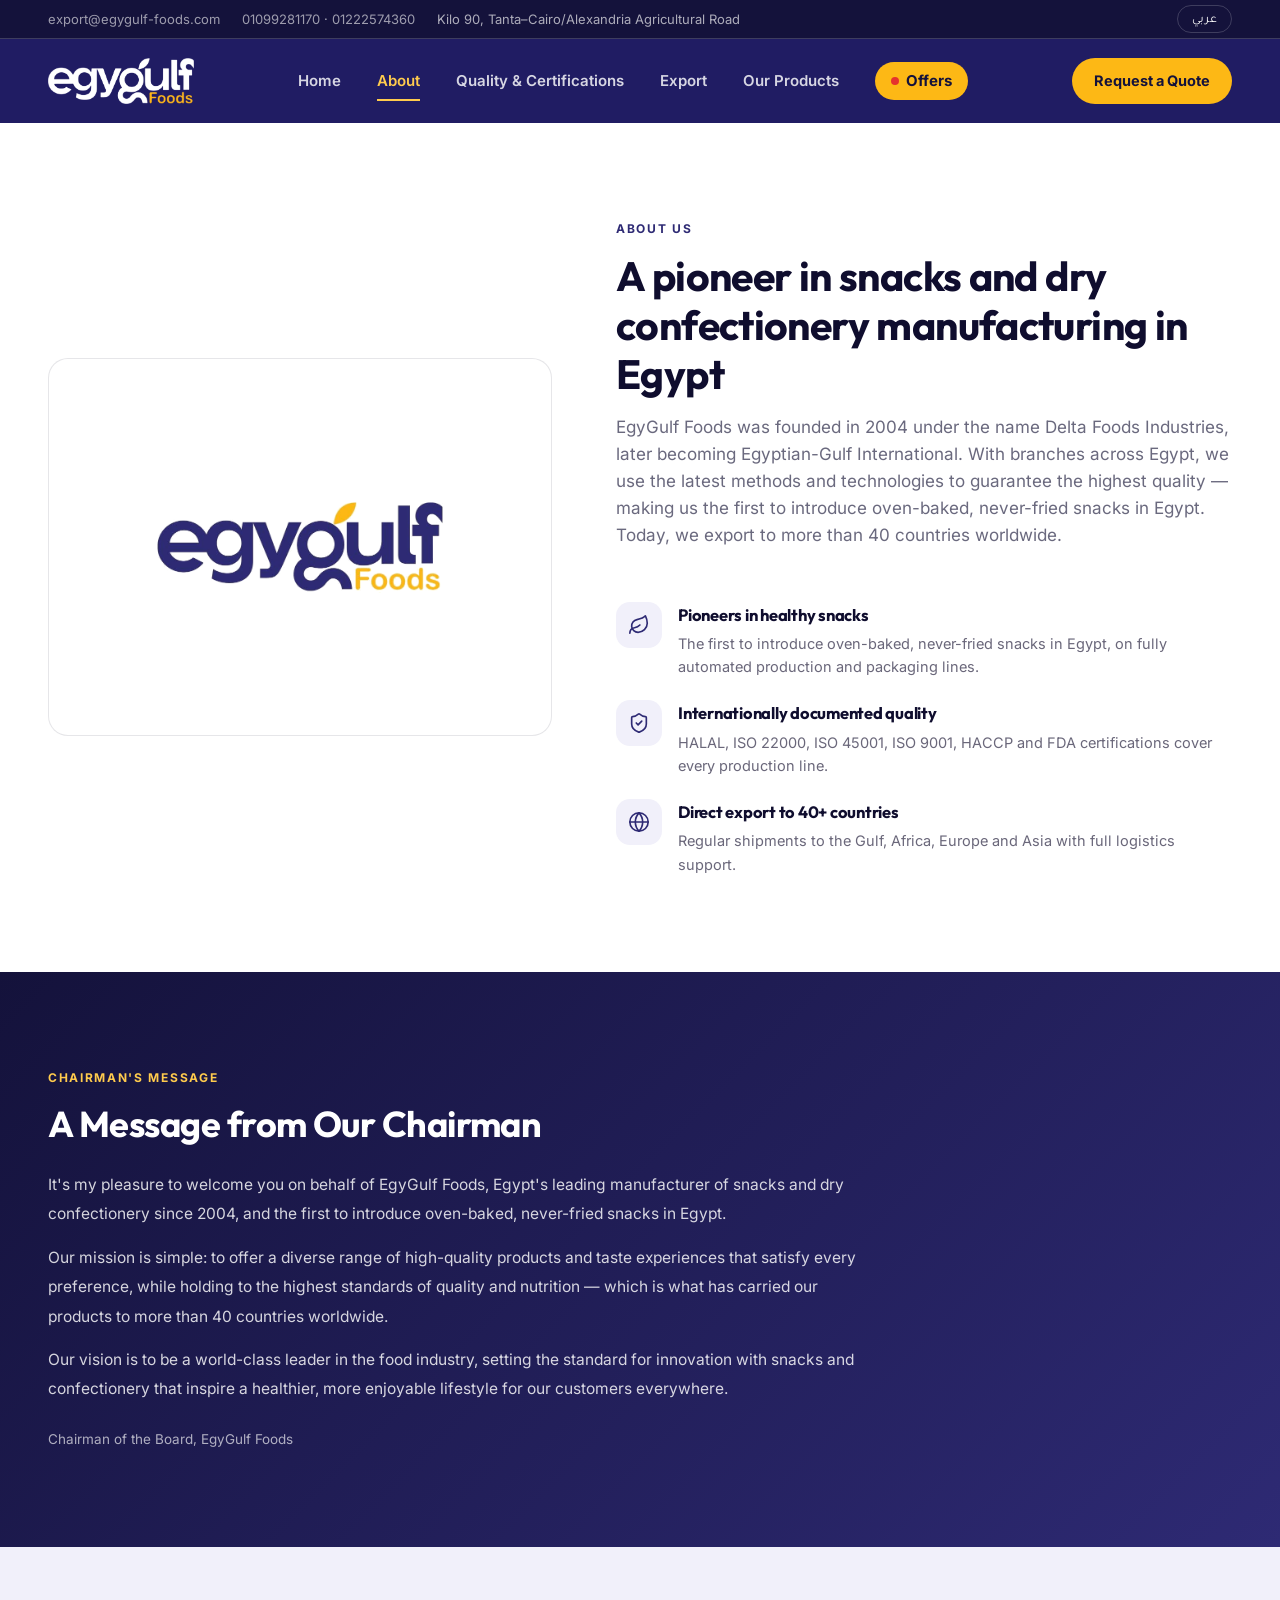
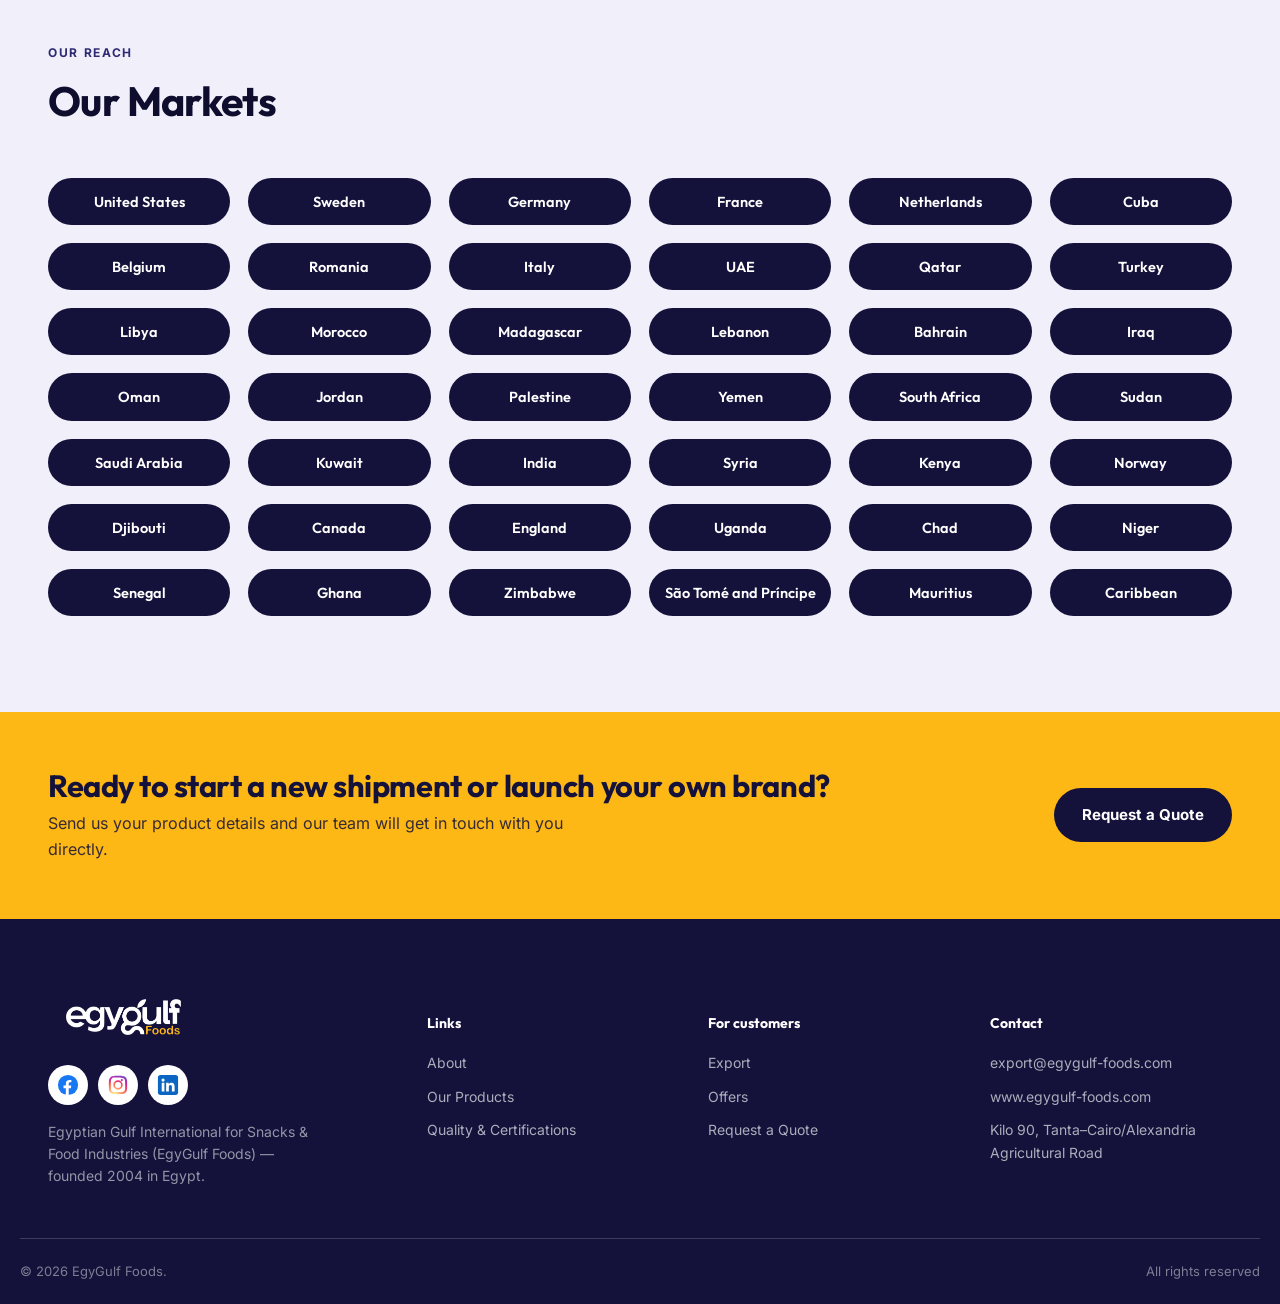
==== commit 5f7e42e2: "توحيد الأيقونات: أسهم مرسومة بدل الحروف، أيقونات خطية في تواصل معنا ومن نحن والعروض وسلايدر المعارض" ====
--- a/about.html
+++ b/about.html
@@ -74,15 +74,15 @@
       </div>
       <div class="about-points">
         <div class="about-point">
-          <span class="num">01</span>
+          <span class="ico" aria-hidden="true"><svg viewBox="0 0 24 24"><path d="M11 20A7 7 0 0 1 9.8 6.1C15.5 5 17 4.48 19 2c1 2 2 4.18 2 8 0 5.5-4.78 10-10 10Z"/><path d="M2 21c0-3 1.85-5.36 5.08-6C9.5 14.52 12 13 13 12"/></svg></span>
           <div><h4 data-i18n="about.p1h">ريادة في السناكس الصحية</h4><p data-i18n="about.p1p">أول من قدّم سناكس مخبوزة غير مقلية في مصر، بخطوط إنتاج وتعبئة آلية بالكامل.</p></div>
         </div>
         <div class="about-point">
-          <span class="num">02</span>
+          <span class="ico" aria-hidden="true"><svg viewBox="0 0 24 24"><path d="M20 13c0 5-3.5 7.5-7.66 8.95a1 1 0 0 1-.67-.01C7.5 20.5 4 18 4 13V6a1 1 0 0 1 1-1c2 0 4.5-1.2 6.24-2.72a1.17 1.17 0 0 1 1.52 0C14.51 3.81 17 5 19 5a1 1 0 0 1 1 1z"/><path d="m9 12 2 2 4-4"/></svg></span>
           <div><h4 data-i18n="about.p2h">جودة موثقة دولياً</h4><p data-i18n="about.p2p">شهادات حلال، ISO 22000، ISO 45001، ISO 9001، HACCP، وFDA تغطي كامل خطوط الإنتاج.</p></div>
         </div>
         <div class="about-point">
-          <span class="num">03</span>
+          <span class="ico" aria-hidden="true"><svg viewBox="0 0 24 24"><circle cx="12" cy="12" r="10"/><path d="M12 2a14.5 14.5 0 0 0 0 20 14.5 14.5 0 0 0 0-20"/><path d="M2 12h20"/></svg></span>
           <div><h4 data-i18n="about.p3h">تصدير مباشر لأكثر من 40 دولة</h4><p data-i18n="about.p3p">شحنات منتظمة إلى دول الخليج وأفريقيا وأوروبا وآسيا بدعم لوجستي كامل.</p></div>
         </div>
       </div>
--- a/styles.css
+++ b/styles.css
@@ -1220,3 +1220,32 @@
 .chairman.no-photo .chairman-photo{display:none;}
 .chairman.no-photo .container{grid-template-columns:1fr !important;}
 .chairman.no-photo .chairman-body{max-width:820px;}
+
+/* ==========================================================================
+   Icons: one line-icon set (Lucide style), arrows drawn as SVG, flipped for RTL
+   ========================================================================== */
+.ico, .offers-band-icon svg, .event-arrow svg{display:inline-flex;}
+.ico svg, .offers-band-icon svg, .event-arrow svg{width:22px; height:22px; fill:none; stroke:currentColor; stroke-width:1.8; stroke-linecap:round; stroke-linejoin:round;}
+.about-point .ico{
+  width:46px; height:46px; flex-shrink:0; border-radius:14px; align-items:center; justify-content:center;
+  background:var(--lavender-50); color:var(--blue-600);
+}
+.about-point .ico svg{width:22px; height:22px;}
+.offers-band-icon svg{width:28px; height:28px;}
+.event-arrow svg{width:20px; height:20px; stroke-width:2.2;}
+.event-arrow.prev svg{transform:scaleX(-1);}
+html[dir="rtl"] .event-arrow.prev svg{transform:none;}
+html[dir="rtl"] .event-arrow.next svg{transform:scaleX(-1);}
+.has-arrow{display:inline-flex; align-items:center; gap:8px;}
+.has-arrow::after{
+  content:""; width:16px; height:16px; flex-shrink:0; background:currentColor; transition:transform .2s;
+  -webkit-mask:url("data:image/svg+xml,%3Csvg xmlns='http://www.w3.org/2000/svg' viewBox='0 0 24 24' fill='none' stroke='black' stroke-width='2.2' stroke-linecap='round' stroke-linejoin='round'%3E%3Cpath d='M5 12h14'/%3E%3Cpath d='m12 5 7 7-7 7'/%3E%3C/svg%3E") center/contain no-repeat;
+          mask:url("data:image/svg+xml,%3Csvg xmlns='http://www.w3.org/2000/svg' viewBox='0 0 24 24' fill='none' stroke='black' stroke-width='2.2' stroke-linecap='round' stroke-linejoin='round'%3E%3Cpath d='M5 12h14'/%3E%3Cpath d='m12 5 7 7-7 7'/%3E%3C/svg%3E") center/contain no-repeat;
+}
+html[dir="rtl"] .has-arrow::after{transform:scaleX(-1);}
+.has-arrow:hover::after, .hub-card:hover .has-arrow::after, .product-card:hover .has-arrow::after{transform:translateX(3px);}
+html[dir="rtl"] .has-arrow:hover::after, html[dir="rtl"] .hub-card:hover .has-arrow::after, html[dir="rtl"] .product-card:hover .has-arrow::after{transform:scaleX(-1) translateX(3px);}
+.has-arrow.back{flex-direction:row-reverse;}
+.has-arrow.back::after{transform:scaleX(-1);}
+html[dir="rtl"] .has-arrow.back::after{transform:none;}
+.product-more.has-arrow{display:inline-flex;}
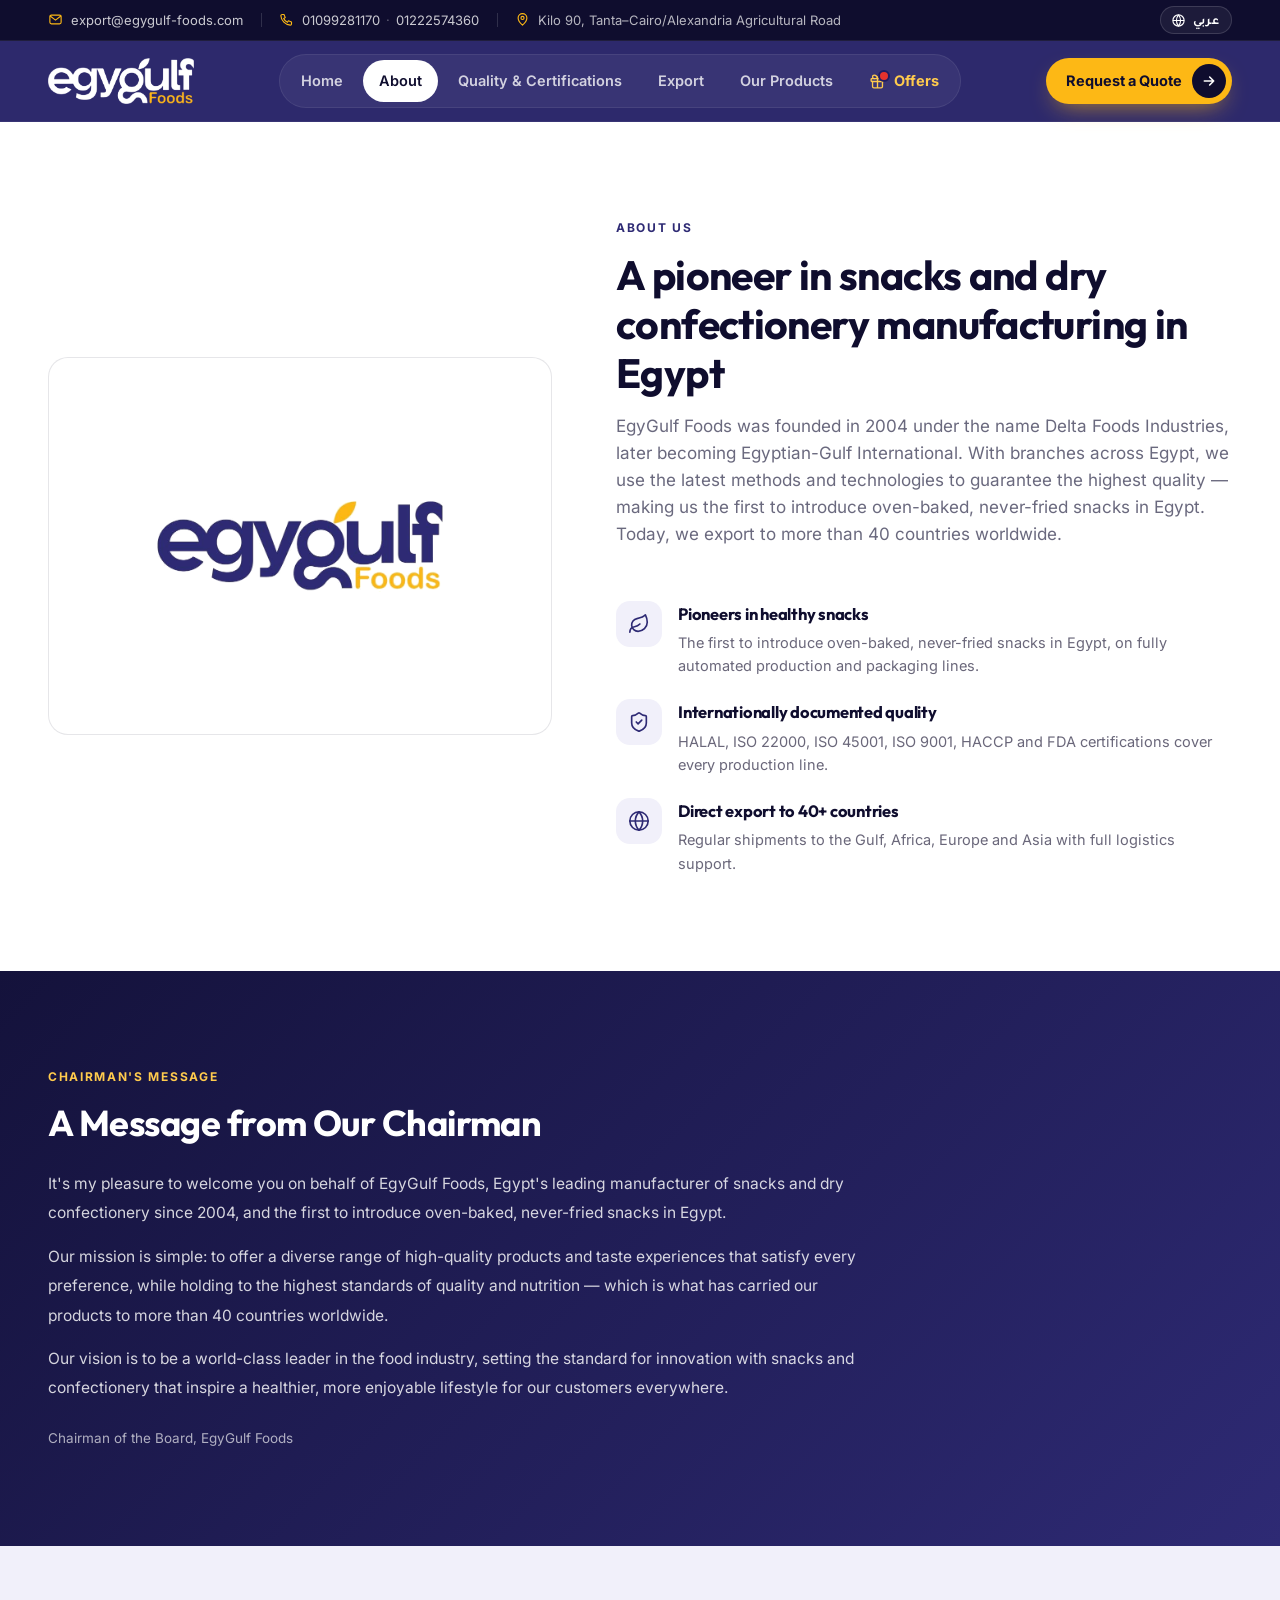
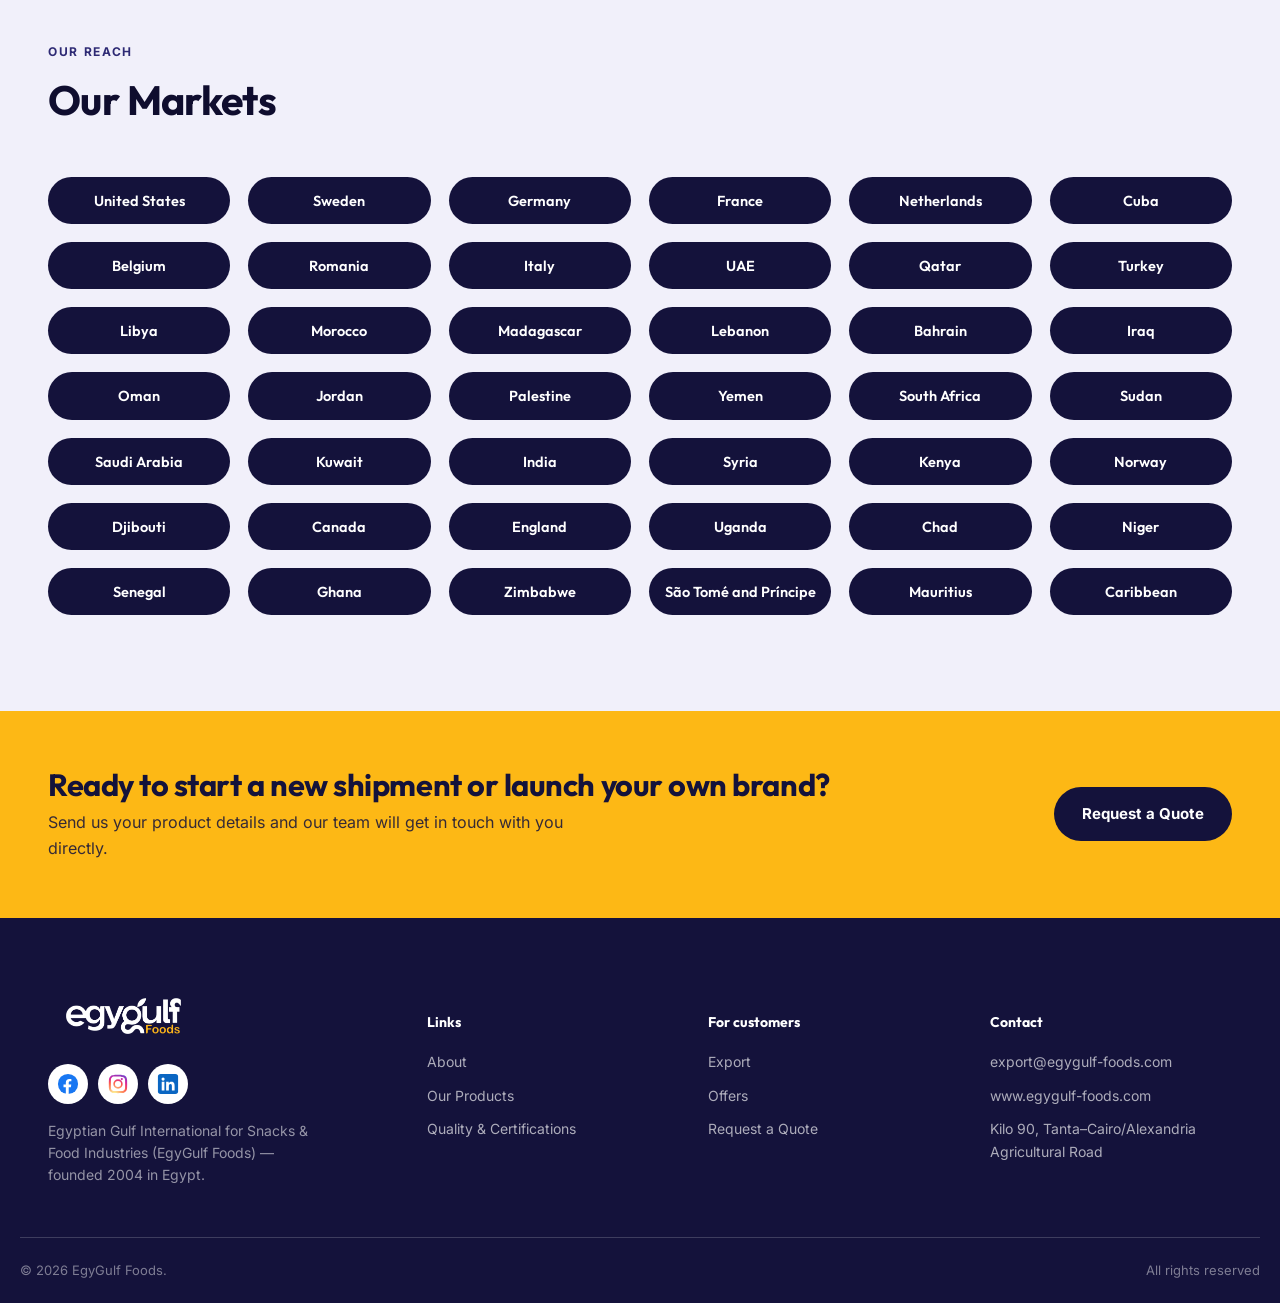
==== commit 0e5dcc7b: "الهيدر: تصميم جديد (أيقونات في الشريط العلوي، منيو في كبسولة، العروض بأيقونة هدية، زرار عرض السعر بس" ====
--- a/about.html
+++ b/about.html
@@ -31,11 +31,11 @@
 <div class="utility-bar">
   <div class="container">
     <div class="utility-links">
-      <a href="mailto:export@egygulf-foods.com" data-set="email">export@egygulf-foods.com</a>
-      <span class="util-phones" data-set="phones"><a href="tel:+201099281170">01099281170</a> · <a href="tel:+201222574360">01222574360</a></span>
-      <span data-i18n="util.location">كيلو 90 طريق طنطا–القاهرة/الإسكندرية الزراعي</span>
-    </div>
-    <button class="lang-toggle" id="langToggle">EN</button>
+      <span class="util-item"><svg viewBox="0 0 24 24" aria-hidden="true"><rect x="3" y="5" width="18" height="14" rx="2.5"/><path d="m3.5 6.5 8.5 6.5 8.5-6.5"/></svg><a href="mailto:export@egygulf-foods.com" data-set="email">export@egygulf-foods.com</a></span>
+      <span class="util-item"><svg viewBox="0 0 24 24" aria-hidden="true"><path d="M5 4h3l2 5-2.5 1.5a11 11 0 0 0 6 6L15 14l5 2v3a2 2 0 0 1-2 2A16 16 0 0 1 3 6a2 2 0 0 1 2-2"/></svg><span class="util-phones" data-set="phones"><a href="tel:+201099281170">01099281170</a> · <a href="tel:+201222574360">01222574360</a></span></span>
+      <span class="util-item util-loc"><svg viewBox="0 0 24 24" aria-hidden="true"><path d="M12 21s-7-6.2-7-11.5a7 7 0 0 1 14 0C19 14.8 12 21 12 21z"/><circle cx="12" cy="9.5" r="2.5"/></svg><span data-i18n="util.location">كيلو 90 طريق طنطا–القاهرة/الإسكندرية الزراعي</span></span>
+    </div>
+    <button class="lang-toggle" id="langToggle" type="button" aria-label="Language"><svg viewBox="0 0 24 24" aria-hidden="true"><circle cx="12" cy="12" r="9"/><path d="M3 12h18M12 3a14 14 0 0 1 0 18M12 3a14 14 0 0 0 0 18"/></svg><span class="lang-label">EN</span></button>
   </div>
 </div>
 
@@ -49,14 +49,14 @@
     </a>
     <nav class="nav-links">
       <a href="index.html" data-i18n="nav.home">الرئيسية</a>
-      <a href="about.html" class="active" data-i18n="nav.about">من نحن</a>
+      <a href="about.html" class="active" aria-current="page" data-i18n="nav.about">من نحن</a>
       <a href="certifications.html" data-i18n="nav.certs">الجودة والاعتماد</a>
       <a href="export.html" data-i18n="nav.export">التصدير</a>
       <a href="products.html" data-i18n="nav.products">منتجاتنا</a>
-      <a href="offers.html" class="nav-offers"><span class="nav-offers-dot" aria-hidden="true"></span><span data-i18n="nav.offers">العروض</span></a>
+      <a href="offers.html" class="nav-offers"><span class="nav-offers-ic"><svg viewBox="0 0 24 24" aria-hidden="true"><rect x="3" y="8" width="18" height="4" rx="1"/><path d="M12 8v13M19 12v7a2 2 0 0 1-2 2H7a2 2 0 0 1-2-2v-7M7.5 8a2.5 2.5 0 0 1 0-5C11 3 12 8 12 8s1-5 4.5-5a2.5 2.5 0 0 1 0 5"/></svg><span class="nav-offers-dot" aria-hidden="true"></span></span><span data-i18n="nav.offers">العروض</span></a>
     </nav>
-    <a href="contact.html" class="nav-cta" data-i18n="nav.cta">اطلب عرض سعر</a>
-    <button class="nav-toggle" aria-label="menu">☰</button>
+    <a href="contact.html" class="nav-cta"><span data-i18n="nav.cta">اطلب عرض سعر</span><span class="nav-cta-ic"><svg viewBox="0 0 24 24" aria-hidden="true"><path d="M5 12h14M13 6l6 6-6 6"/></svg></span></a>
+    <button class="nav-toggle" type="button" aria-label="menu" aria-expanded="false"><span></span><span></span><span></span></button>
   </div>
 </header>
 
--- a/styles.css
+++ b/styles.css
@@ -1049,43 +1049,108 @@
 }
 .hub-filter button:hover{border-color:var(--indigo-950);}
 .hub-filter button.active{background:var(--indigo-950); color:#fff; border-color:var(--indigo-950);}
-.brand-hub{display:grid; grid-template-columns:repeat(3,1fr); gap:26px;}
+.brand-hub{display:grid; grid-template-columns:repeat(3,1fr); gap:28px; perspective:1200px;}
 .hub-card{
-  display:flex; flex-direction:column; background:var(--white); border:1px solid var(--line);
-  border-radius:var(--radius-card); overflow:hidden; color:inherit; text-decoration:none;
-  transition:transform .25s, box-shadow .25s;
-}
+  --rx:0deg; --ry:0deg; --mx:50%; --my:30%;
+  --on:#fff; --on-soft:rgba(255,255,255,.72); --glass:rgba(255,255,255,.14); --glass-line:rgba(255,255,255,.26);
+  position:relative; isolation:isolate; display:flex; flex-direction:column; min-height:430px;
+  border-radius:28px; overflow:hidden; color:var(--on); text-decoration:none;
+  background:
+    radial-gradient(120% 80% at 50% 0%, color-mix(in srgb, var(--brand) 70%, #fff) 0%, transparent 60%),
+    linear-gradient(160deg, var(--brand) 0%, color-mix(in srgb, var(--brand) 62%, #000) 100%);
+  box-shadow:0 1px 0 rgba(255,255,255,.25) inset, 0 18px 40px -18px color-mix(in srgb, var(--brand) 80%, #000);
+  transform:rotateX(var(--rx)) rotateY(var(--ry)); transform-style:preserve-3d;
+  transition:transform .35s cubic-bezier(.2,.8,.2,1), box-shadow .35s ease;
+  animation:hubIn .7s cubic-bezier(.2,.8,.2,1) both; animation-delay:calc(var(--i) * 70ms);
+}
+.hub-card.is-light{--on:var(--ink); --on-soft:rgba(15,13,46,.66); --glass:rgba(255,255,255,.42); --glass-line:rgba(255,255,255,.7);}
 .hub-card[hidden]{display:none;}
-.hub-card:hover{transform:translateY(-6px); box-shadow:0 24px 48px rgba(36,22,80,.14);}
-.hub-media{
-  position:relative; height:230px; overflow:hidden; display:flex; align-items:center; justify-content:center;
-  background:linear-gradient(135deg, var(--brand) 0%, color-mix(in srgb, var(--brand) 78%, #fff) 100%);
-}
-.hub-dots{position:absolute; inset:0; pointer-events:none; opacity:.5;
-  background-image:radial-gradient(rgba(255,255,255,.18) 1.5px, transparent 1.5px); background-size:15px 15px;}
-.hub-logo{position:relative; z-index:2; width:62%; max-height:66%; object-fit:contain;
-  filter:drop-shadow(0 14px 22px rgba(0,0,0,.3)); transition:transform .35s ease, opacity .35s ease;}
-.hub-thumbs{position:absolute; inset:auto 0 -40px 0; z-index:1; display:flex; justify-content:center; align-items:flex-end; gap:6px;
-  opacity:0; transform:translateY(30px); transition:opacity .35s ease, transform .35s ease;}
-.hub-thumbs img{height:150px; width:auto; max-width:32%; object-fit:contain; filter:drop-shadow(0 10px 16px rgba(0,0,0,.3));}
-.hub-thumbs img:nth-child(2){height:175px;}
-.hub-card:hover .hub-logo{transform:translateY(-52px) scale(.72);}
-.hub-card:hover .hub-thumbs{opacity:1; transform:translateY(-44px);}
-.hub-body{padding:20px 24px 22px;}
-.hub-cat{font-size:12px; font-weight:800; letter-spacing:.08em; text-transform:uppercase; color:var(--blue-600);}
-.hub-body h3{margin:6px 0 14px; font-size:22px;}
-.hub-foot{display:flex; justify-content:space-between; align-items:center; gap:10px; font-size:14px;}
-.hub-count{color:var(--muted, #6b6880);}
-.hub-go{color:var(--gold-500); font-weight:800;}
+.hub-card:hover{box-shadow:0 1px 0 rgba(255,255,255,.3) inset, 0 34px 60px -20px color-mix(in srgb, var(--brand) 85%, #000);}
+@keyframes hubIn{from{opacity:0; transform:translateY(26px) scale(.97);} to{opacity:1; transform:none;}}
+
+/* decorative layers */
+.hub-glow{position:absolute; inset:0; z-index:-1; pointer-events:none; opacity:0; transition:opacity .35s;
+  background:radial-gradient(420px circle at var(--mx) var(--my), rgba(255,255,255,.28), transparent 45%);}
+.hub-card:hover .hub-glow{opacity:1;}
+.hub-dots{position:absolute; inset:0; z-index:-1; pointer-events:none; opacity:.55;
+  background-image:radial-gradient(rgba(255,255,255,.2) 1.4px, transparent 1.6px); background-size:16px 16px;
+  -webkit-mask-image:linear-gradient(180deg,#000 0%,transparent 75%); mask-image:linear-gradient(180deg,#000 0%,transparent 75%);}
+.hub-ring{position:absolute; z-index:-1; pointer-events:none; width:340px; aspect-ratio:1; left:50%; top:44%;
+  translate:-50% -50%; border-radius:50%;
+  background:radial-gradient(circle, rgba(255,255,255,.16) 0 38%, transparent 39%),
+             radial-gradient(circle, transparent 0 58%, rgba(255,255,255,.12) 58.5% 59.5%, transparent 60%);
+  transition:scale .6s cubic-bezier(.2,.8,.2,1);}
+.hub-card:hover .hub-ring{scale:1.12;}
+.hub-shine{position:absolute; inset:0; z-index:3; pointer-events:none;
+  background:linear-gradient(115deg, transparent 35%, rgba(255,255,255,.32) 50%, transparent 65%);
+  translate:-120% 0; transition:translate 0s;}
+.hub-card:hover .hub-shine{translate:120% 0; transition:translate .9s ease;}
+
+/* top row: category + count chips */
+.hub-top{display:flex; justify-content:space-between; align-items:center; gap:8px; padding:20px 20px 0; position:relative; z-index:2;}
+.hub-card .hub-cat, .hub-card .hub-count{
+  font-size:11.5px; font-weight:800; letter-spacing:.08em; text-transform:uppercase; line-height:1;
+  padding:8px 12px; border-radius:999px; color:var(--on);
+  background:var(--glass); border:1px solid var(--glass-line); backdrop-filter:blur(8px); -webkit-backdrop-filter:blur(8px);}
+.hub-card .hub-count{letter-spacing:.02em; text-transform:none; font-weight:700;}
+html[lang="ar"] .hub-card .hub-cat, html[lang="ar"] .hub-card .hub-count{letter-spacing:0; font-size:13px;}
+
+/* center stage: logo + fanned pack shots */
+.hub-stage{position:relative; flex:1; display:flex; align-items:center; justify-content:center; min-height:250px; transform:translateZ(40px);}
+.hub-logo{position:relative; z-index:2; width:60%; max-height:120px; object-fit:contain;
+  filter:drop-shadow(0 14px 22px rgba(0,0,0,.32)); transition:transform .5s cubic-bezier(.2,.8,.2,1);}
+.hub-card:hover .hub-logo{transform:translateY(-62px) scale(.78);}
+.hub-thumbs{position:absolute; inset:auto 0 -6px; z-index:1; height:170px; display:flex; justify-content:center; align-items:flex-end;}
+.hub-thumbs img{height:128px; width:auto; max-width:38%; object-fit:contain; margin-inline:-14px;
+  filter:drop-shadow(0 14px 18px rgba(0,0,0,.35)); opacity:.0; transform:translateY(60px) rotate(0deg);
+  transition:transform .55s cubic-bezier(.2,.8,.2,1), opacity .4s ease;}
+.hub-thumbs img:nth-child(2){height:150px; z-index:2; transition-delay:.04s;}
+.hub-thumbs img:nth-child(3){transition-delay:.08s;}
+.hub-card:hover .hub-thumbs img{opacity:1; transform:translateY(0) rotate(0deg);}
+.hub-card:hover .hub-thumbs.n3 img:nth-child(1), .hub-card:hover .hub-thumbs.n2 img:nth-child(1){transform:translateY(8px) rotate(-12deg);}
+.hub-card:hover .hub-thumbs.n3 img:nth-child(3), .hub-card:hover .hub-thumbs.n2 img:nth-child(2){transform:translateY(8px) rotate(12deg);}
+
+/* bottom glass bar */
+.hub-body{position:relative; z-index:2; margin:0 14px 14px; padding:14px 14px 14px 20px; border-radius:20px;
+  display:flex; align-items:center; justify-content:space-between; gap:12px;
+  background:var(--glass); border:1px solid var(--glass-line); backdrop-filter:blur(14px) saturate(1.3); -webkit-backdrop-filter:blur(14px) saturate(1.3);}
+html[dir="rtl"] .hub-body{padding:14px 20px 14px 14px;}
+.hub-name{min-width:0;}
+.hub-body h3{margin:0; font-size:22px; color:var(--on); line-height:1.15;}
+.hub-go{display:block; margin-top:4px; font-size:13px; font-weight:600; color:var(--on-soft);}
+.hub-arrow{flex:none; width:46px; height:46px; border-radius:50%; display:grid; place-items:center;
+  background:var(--gold-500); color:var(--ink); box-shadow:0 8px 18px -6px rgba(0,0,0,.4);
+  transition:transform .35s cubic-bezier(.2,.8,.2,1), background .25s;}
+.hub-arrow svg{width:20px; height:20px; fill:none; stroke:currentColor; stroke-width:2.4; stroke-linecap:round; stroke-linejoin:round;}
+html[dir="rtl"] .hub-arrow svg{transform:scaleX(-1);}
+.hub-card:hover .hub-arrow{transform:scale(1.1) rotate(-45deg); background:#fff;}
+html[dir="rtl"] .hub-card:hover .hub-arrow{transform:scale(1.1) rotate(45deg);}
+.hub-card.is-light .hub-arrow{background:var(--ink); color:#fff;}
+.hub-card.is-light:hover .hub-arrow{background:var(--blue-900);}
+.hub-card:focus-visible{outline:3px solid var(--gold-500); outline-offset:4px;}
+
 @media (max-width:980px){ .brand-hub{grid-template-columns:repeat(2,1fr);} }
 @media (max-width:600px){
-  .brand-hub{grid-template-columns:1fr 1fr; gap:14px;}
-  .hub-media{height:150px;}
-  .hub-body{padding:14px;}
-  .hub-body h3{font-size:17px; margin-bottom:8px;}
-  .hub-foot{flex-direction:column; align-items:flex-start; gap:4px; font-size:13px;}
+  .brand-hub{grid-template-columns:1fr 1fr; gap:12px;}
+  .hub-card{min-height:280px; border-radius:20px;}
+  .hub-top{padding:12px 12px 0;}
+  .hub-card .hub-count{display:none;}
+  .hub-card .hub-cat{font-size:10px; padding:6px 9px;}
+  html[lang="ar"] .hub-card .hub-cat{font-size:11.5px;}
+  .hub-stage{min-height:140px;}
+  .hub-ring{width:200px;}
+  .hub-logo{width:72%; max-height:80px;}
   .hub-thumbs{display:none;}
   .hub-card:hover .hub-logo{transform:none;}
+  .hub-body{margin:0 8px 8px; padding:10px 10px 10px 12px; border-radius:14px;}
+  html[dir="rtl"] .hub-body{padding:10px 12px 10px 10px;}
+  .hub-body h3{font-size:16px;}
+  .hub-go{font-size:11.5px;}
+  .hub-arrow{width:34px; height:34px;}
+  .hub-arrow svg{width:16px; height:16px;}
+}
+@media (prefers-reduced-motion:reduce){
+  .hub-card, .hub-logo, .hub-thumbs img, .hub-ring, .hub-shine, .hub-arrow{transition:none; animation:none;}
 }
 
 /* Brand page */
@@ -1119,6 +1184,59 @@
 @media (max-width:760px){ .brand-hero-logo{width:170px; max-width:48%;} }
 
 /* Brand page — every product's photos shown directly (no popup) */
+/* sticky product switcher: shows every product of the brand so nothing is "hidden" below */
+.bp-nav{position:sticky; top:var(--nav-h, 84px); z-index:30; background:rgba(255,255,255,.88);
+  backdrop-filter:blur(14px) saturate(1.4); -webkit-backdrop-filter:blur(14px) saturate(1.4);
+  border-bottom:1px solid var(--line); transition:box-shadow .25s;}
+.bp-nav.stuck{box-shadow:0 10px 30px -14px rgba(20,18,59,.25);}
+.bp-nav-inner{display:flex; align-items:center; gap:16px; padding-top:12px; padding-bottom:12px;}
+.bp-nav-label{flex:none; font-size:13px; font-weight:800; color:var(--ink); padding:8px 14px; border-radius:999px;
+  background:color-mix(in srgb, var(--brand) 14%, #fff); border:1px solid color-mix(in srgb, var(--brand) 30%, #fff);}
+.bp-nav-list{display:flex; gap:10px; overflow-x:auto; scrollbar-width:none; padding:2px; scroll-snap-type:x proximity;}
+.bp-nav-list::-webkit-scrollbar{display:none;}
+.bp-nav-item{flex:none; scroll-snap-align:center; display:flex; align-items:center; gap:10px; padding:6px 14px 6px 6px;
+  border-radius:999px; border:1px solid var(--line); background:#fff; color:var(--ink); text-decoration:none;
+  font-weight:700; font-size:14.5px; white-space:nowrap; transition:background .25s, color .25s, border-color .25s, transform .2s;}
+html[dir="rtl"] .bp-nav-item{padding:6px 6px 6px 14px;}
+.bp-nav-item:hover{border-color:var(--brand); transform:translateY(-1px);}
+.bp-nav-item img{width:38px; height:38px; object-fit:contain; border-radius:50%; padding:3px;
+  background:color-mix(in srgb, var(--brand) 14%, #fff);}
+.bp-nav-count{font-size:12px; font-weight:800; min-width:24px; height:24px; padding:0 7px; border-radius:999px; display:grid; place-items:center;
+  background:color-mix(in srgb, var(--brand) 14%, #fff); color:var(--ink);}
+.bp-nav-item.active{background:var(--brand); border-color:var(--brand); color:#fff; box-shadow:0 8px 20px -8px var(--brand);}
+.bp-nav-item.active img{background:rgba(255,255,255,.9);}
+.bp-nav-item.active .bp-nav-count{background:rgba(255,255,255,.25); color:#fff;}
+.bp-step{display:inline-block; margin-bottom:6px; font-size:12.5px; font-weight:800; letter-spacing:.06em; text-transform:uppercase; color:var(--blue-400);}
+html[lang="ar"] .bp-step{letter-spacing:0; font-size:13.5px;}
+.bp-product{scroll-margin-top:calc(var(--nav-h, 84px) + 90px);}
+
+/* "next product" teaser at the end of each product */
+.bp-next{display:flex; align-items:center; gap:16px; margin-top:26px; padding:14px 16px; border-radius:20px; text-decoration:none; color:#fff;
+  background:linear-gradient(120deg, var(--brand), color-mix(in srgb, var(--brand) 65%, #000));
+  box-shadow:0 16px 34px -18px var(--brand); position:relative; overflow:hidden; transition:transform .25s, box-shadow .25s;}
+.bp-next::after{content:""; position:absolute; inset:0; background:linear-gradient(115deg, transparent 35%, rgba(255,255,255,.25) 50%, transparent 65%); translate:-120% 0;}
+.bp-next:hover{transform:translateY(-3px);}
+.bp-next:hover::after{translate:120% 0; transition:translate .9s ease;}
+.bp-next img{width:64px; height:64px; object-fit:contain; flex:none; filter:drop-shadow(0 8px 12px rgba(0,0,0,.3));}
+.bp-next-text{flex:1; display:flex; flex-direction:column; gap:2px; min-width:0;}
+.bp-next-text small{font-size:12.5px; font-weight:700; opacity:.8; letter-spacing:.04em; text-transform:uppercase;}
+html[lang="ar"] .bp-next-text small{letter-spacing:0; font-size:13px;}
+.bp-next-text b{font-size:20px; font-family:var(--font-display-en); line-height:1.2;}
+html[lang="ar"] .bp-next-text b{font-family:var(--font-display-ar);}
+.bp-next-arrow{flex:none; width:46px; height:46px; border-radius:50%; display:grid; place-items:center; background:#fff; color:var(--ink);
+  animation:bpBounce 1.6s ease-in-out infinite;}
+.bp-next-arrow svg{width:20px; height:20px; fill:none; stroke:currentColor; stroke-width:2.4; stroke-linecap:round; stroke-linejoin:round;}
+@keyframes bpBounce{0%,100%{transform:translateY(0)} 50%{transform:translateY(5px)}}
+@media (max-width:600px){
+  .bp-nav-inner{gap:10px; padding-top:10px; padding-bottom:10px;}
+  .bp-nav-label{display:none;}
+  .bp-nav-item{font-size:13px; gap:8px;}
+  .bp-nav-item img{width:32px; height:32px;}
+  .bp-next img{width:48px; height:48px;}
+  .bp-next-text b{font-size:16px;}
+  .bp-next-arrow{width:38px; height:38px;}
+}
+@media (prefers-reduced-motion:reduce){ .bp-next-arrow{animation:none;} }
 .bp-product{margin-bottom:56px;}
 .bp-product:last-child{margin-bottom:24px;}
 .bp-head{border-inline-start:4px solid var(--gold-500); padding-inline-start:16px; margin-bottom:22px;}
@@ -1249,3 +1367,98 @@
 .has-arrow.back::after{transform:scaleX(-1);}
 html[dir="rtl"] .has-arrow.back::after{transform:none;}
 .product-more.has-arrow{display:inline-flex;}
+
+/* ==========================================================================
+   Header redesign (Nov 2026): icon utility bar, pill nav, gift-icon offers, arrow CTA
+   ========================================================================== */
+.utility-bar{background:var(--ink); border-bottom:1px solid rgba(255,255,255,.07); color:rgba(255,255,255,.7); font-size:13px;}
+.utility-bar .container{height:40px;}
+.utility-links{gap:8px; align-items:center;}
+.util-item{display:inline-flex; align-items:center; gap:8px; padding:0 14px; position:relative; white-space:nowrap;}
+.util-item:first-child{padding-inline-start:0;}
+.util-item + .util-item::before{content:""; position:absolute; inset-inline-start:-4px; top:50%; width:1px; height:14px; translate:0 -50%; background:rgba(255,255,255,.14);}
+.util-item svg{width:15px; height:15px; flex:none; fill:none; stroke:var(--gold-500); stroke-width:1.8; stroke-linecap:round; stroke-linejoin:round;}
+.utility-links a{opacity:1; color:rgba(255,255,255,.78); transition:color .2s;}
+.utility-links a:hover{color:var(--gold-400);}
+.util-phones{display:inline-flex; gap:6px; color:rgba(255,255,255,.35);}
+.lang-toggle{display:inline-flex; align-items:center; gap:7px; height:28px; padding:0 12px 0 10px; border-radius:999px;
+  background:rgba(255,255,255,.06); border:1px solid rgba(255,255,255,.14); color:#fff; font:inherit; font-size:12.5px; font-weight:700; cursor:pointer;
+  transition:background .2s, border-color .2s, color .2s;}
+html[dir="rtl"] .lang-toggle{padding:0 10px 0 12px;}
+.lang-toggle svg{width:15px; height:15px; fill:none; stroke:currentColor; stroke-width:1.8;}
+.lang-toggle:hover{background:var(--gold-500); border-color:var(--gold-500); color:var(--ink);}
+
+.navbar{background:color-mix(in srgb, var(--blue-900) 94%, transparent);
+  backdrop-filter:blur(14px) saturate(1.3); -webkit-backdrop-filter:blur(14px) saturate(1.3);
+  border-bottom:1px solid rgba(255,255,255,.06); transition:box-shadow .3s, background .3s;}
+.navbar.scrolled{background:color-mix(in srgb, var(--blue-950) 92%, transparent); box-shadow:0 12px 30px -12px rgba(5,4,25,.55);}
+.navbar .container{height:80px; gap:24px;}
+
+/* links sit in one soft pill track; hover/active get their own pill */
+.nav-links{gap:4px; padding:5px; border-radius:999px; background:rgba(255,255,255,.05); border:1px solid rgba(255,255,255,.08);}
+.nav-links a{padding:9px 16px; border-radius:999px; font-size:14.5px; font-weight:600; color:rgba(255,255,255,.78);
+  transition:background .2s, color .2s;}
+.nav-links a:hover{color:#fff; background:rgba(255,255,255,.08);}
+.nav-links a.active{color:var(--ink); background:#fff;}
+.nav-links a.active::after{display:none;}
+
+/* offers: no loud yellow block — a gift icon with a live red dot */
+.nav-links a.nav-offers{background:transparent; color:var(--gold-400); font-weight:700; padding:9px 16px; gap:8px; animation:none; box-shadow:none;}
+.nav-links a.nav-offers:hover{background:rgba(253,184,21,.12); color:var(--gold-400);}
+.nav-links a.nav-offers.active{background:var(--gold-500); color:var(--ink); box-shadow:none;}
+.nav-offers-ic{position:relative; display:inline-flex;}
+.nav-offers-ic svg{width:17px; height:17px; fill:none; stroke:currentColor; stroke-width:1.9; stroke-linecap:round; stroke-linejoin:round;}
+.nav-offers-ic .nav-offers-dot{position:absolute; top:-3px; inset-inline-end:-4px; width:8px; height:8px; border:2px solid var(--blue-900);
+  box-sizing:content-box; animation:offerPing 1.8s ease-out infinite;}
+@keyframes offerPing{0%{box-shadow:0 0 0 0 rgba(229,50,45,.6);} 80%,100%{box-shadow:0 0 0 7px rgba(229,50,45,0);}}
+
+/* CTA: gold pill with a round arrow chip */
+.nav-cta{display:inline-flex; align-items:center; gap:10px; padding:6px 6px 6px 20px; font-size:14.5px; font-weight:800;
+  background:var(--gold-500); color:var(--ink); border-radius:999px; box-shadow:0 10px 24px -10px rgba(253,184,21,.7);
+  transition:transform .2s, box-shadow .2s, background .2s;}
+html[dir="rtl"] .nav-cta{padding:6px 20px 6px 6px;}
+.nav-cta:hover{transform:translateY(-1px); background:var(--gold-400); box-shadow:0 14px 28px -10px rgba(253,184,21,.8);}
+.nav-cta-ic{width:34px; height:34px; border-radius:50%; display:grid; place-items:center; background:var(--ink); color:#fff; transition:transform .3s;}
+.nav-cta-ic svg{width:16px; height:16px; fill:none; stroke:currentColor; stroke-width:2.4; stroke-linecap:round; stroke-linejoin:round;}
+html[dir="rtl"] .nav-cta-ic svg{transform:scaleX(-1);}
+.nav-cta:hover .nav-cta-ic{transform:rotate(-45deg);}
+html[dir="rtl"] .nav-cta:hover .nav-cta-ic{transform:rotate(45deg);}
+.nav-cta.active{box-shadow:0 0 0 2px #fff, 0 10px 24px -10px rgba(253,184,21,.7);}
+
+/* hamburger: three lines that morph into an X */
+.nav-toggle{flex-direction:column; justify-content:center; align-items:center; gap:5px; width:44px; height:44px; border-radius:12px;
+  background:rgba(255,255,255,.08); border:1px solid rgba(255,255,255,.12); cursor:pointer; padding:0;}
+.nav-toggle span{display:block; width:20px; height:2px; border-radius:2px; background:#fff; transition:transform .25s, opacity .2s;}
+.nav-toggle.is-open span:nth-child(1){transform:translateY(7px) rotate(45deg);}
+.nav-toggle.is-open span:nth-child(2){opacity:0;}
+.nav-toggle.is-open span:nth-child(3){transform:translateY(-7px) rotate(-45deg);}
+
+@media (max-width:1180px){
+  .util-loc{display:none;}
+  .nav-links a{padding:8px 12px; font-size:14px;}
+}
+@media (max-width:960px){
+  .utility-links{display:flex;}
+  .util-item{padding:0 10px;}
+  .util-item:not(:first-child){display:none;}
+  .utility-bar .container{justify-content:space-between;}
+  .navbar .container{height:70px;}
+  .nav-toggle{display:flex;}
+  .nav-links{background:none; border:0; padding:0;}
+  .nav-links.open{background:var(--blue-950); padding:12px 16px 18px; gap:4px; border-radius:0;}
+  .nav-links.open a{border-bottom:0; padding:13px 16px; border-radius:14px;}
+  .nav-links.open a.nav-offers{justify-content:flex-start; margin:0; padding:13px 16px;}
+  .nav-cta{padding:5px 5px 5px 14px; font-size:13px; gap:8px;}
+  html[dir="rtl"] .nav-cta{padding:5px 14px 5px 5px;}
+  .nav-cta-ic{width:28px; height:28px;}
+}
+@media (max-width:420px){
+  .nav-cta{font-size:12px; white-space:nowrap;}
+  .navbar .container{gap:8px;}
+  .navbar .brand-mark-img{height:32px;}
+}
+@media (max-width:350px){
+  .nav-cta span[data-i18n]{display:none;}
+  .nav-cta, html[dir="rtl"] .nav-cta{padding:5px;}
+}
+@media (prefers-reduced-motion:reduce){ .nav-offers-ic .nav-offers-dot{animation:none;} }
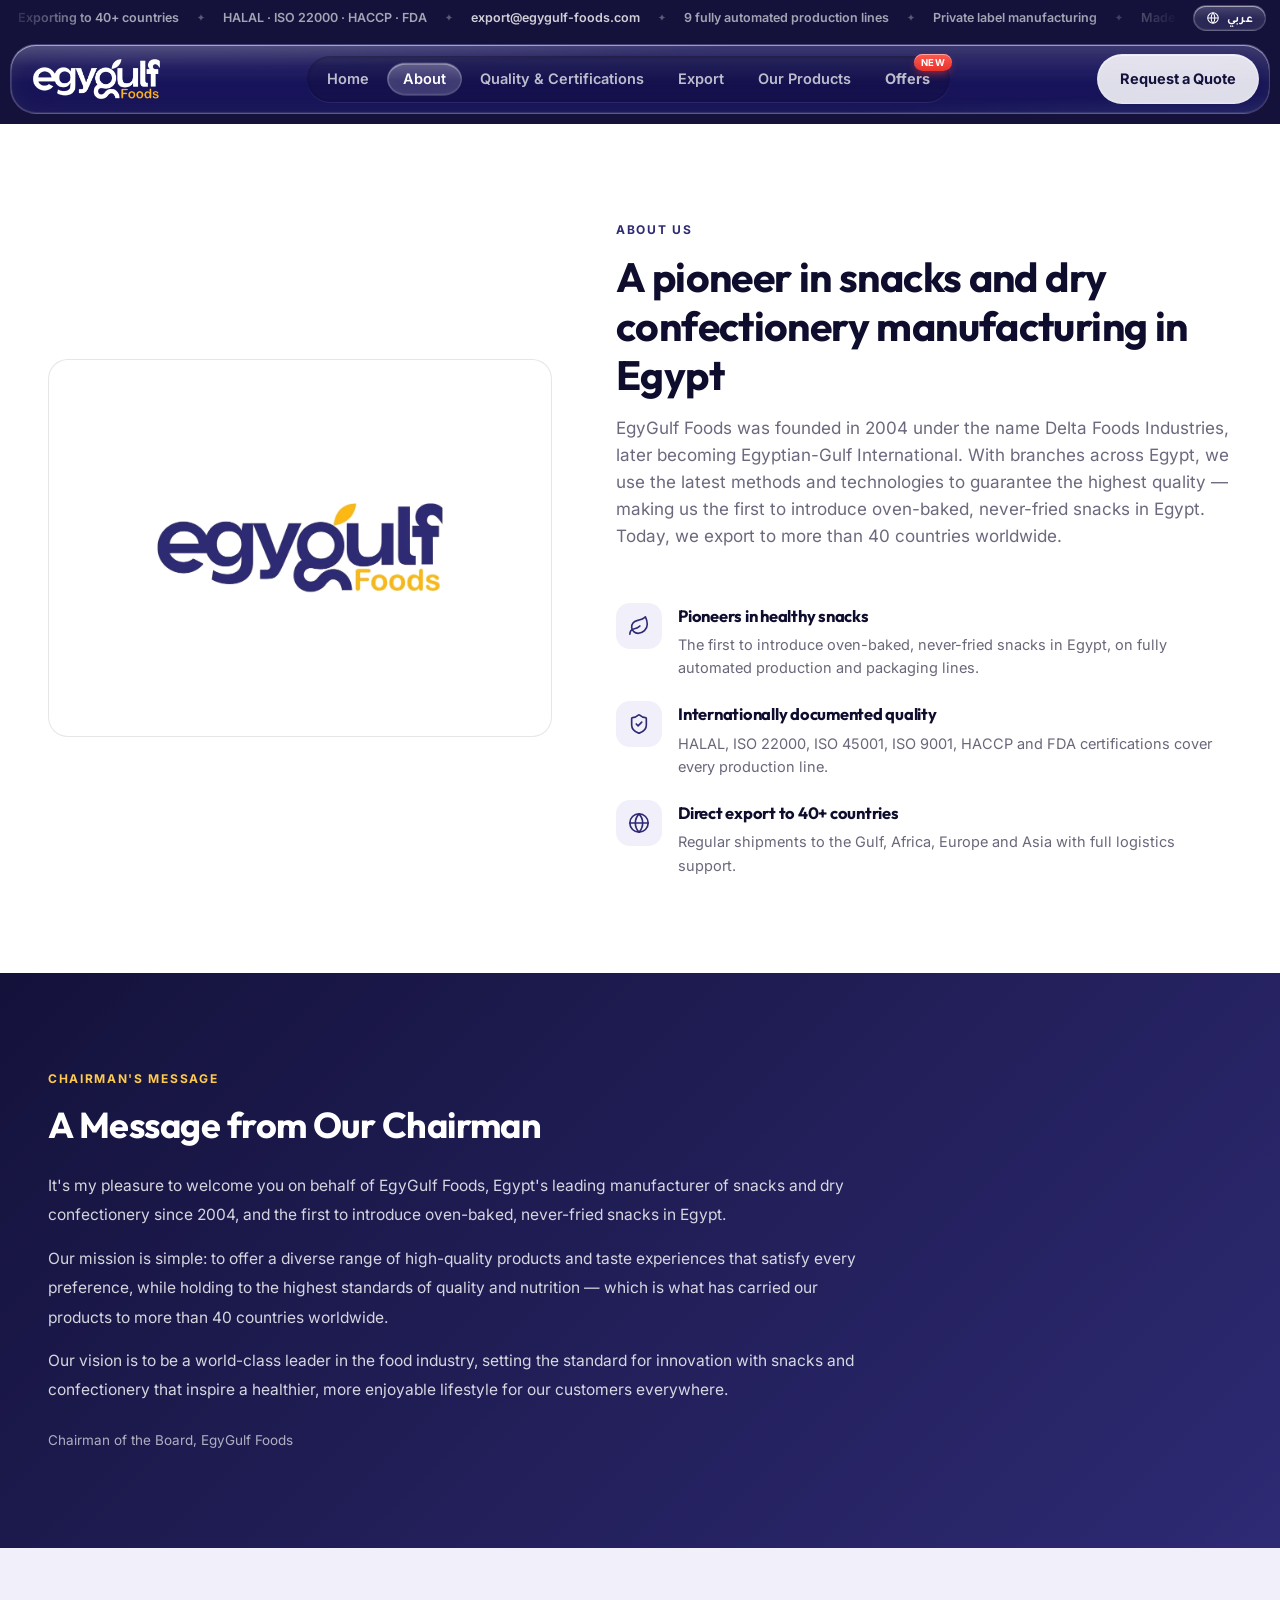
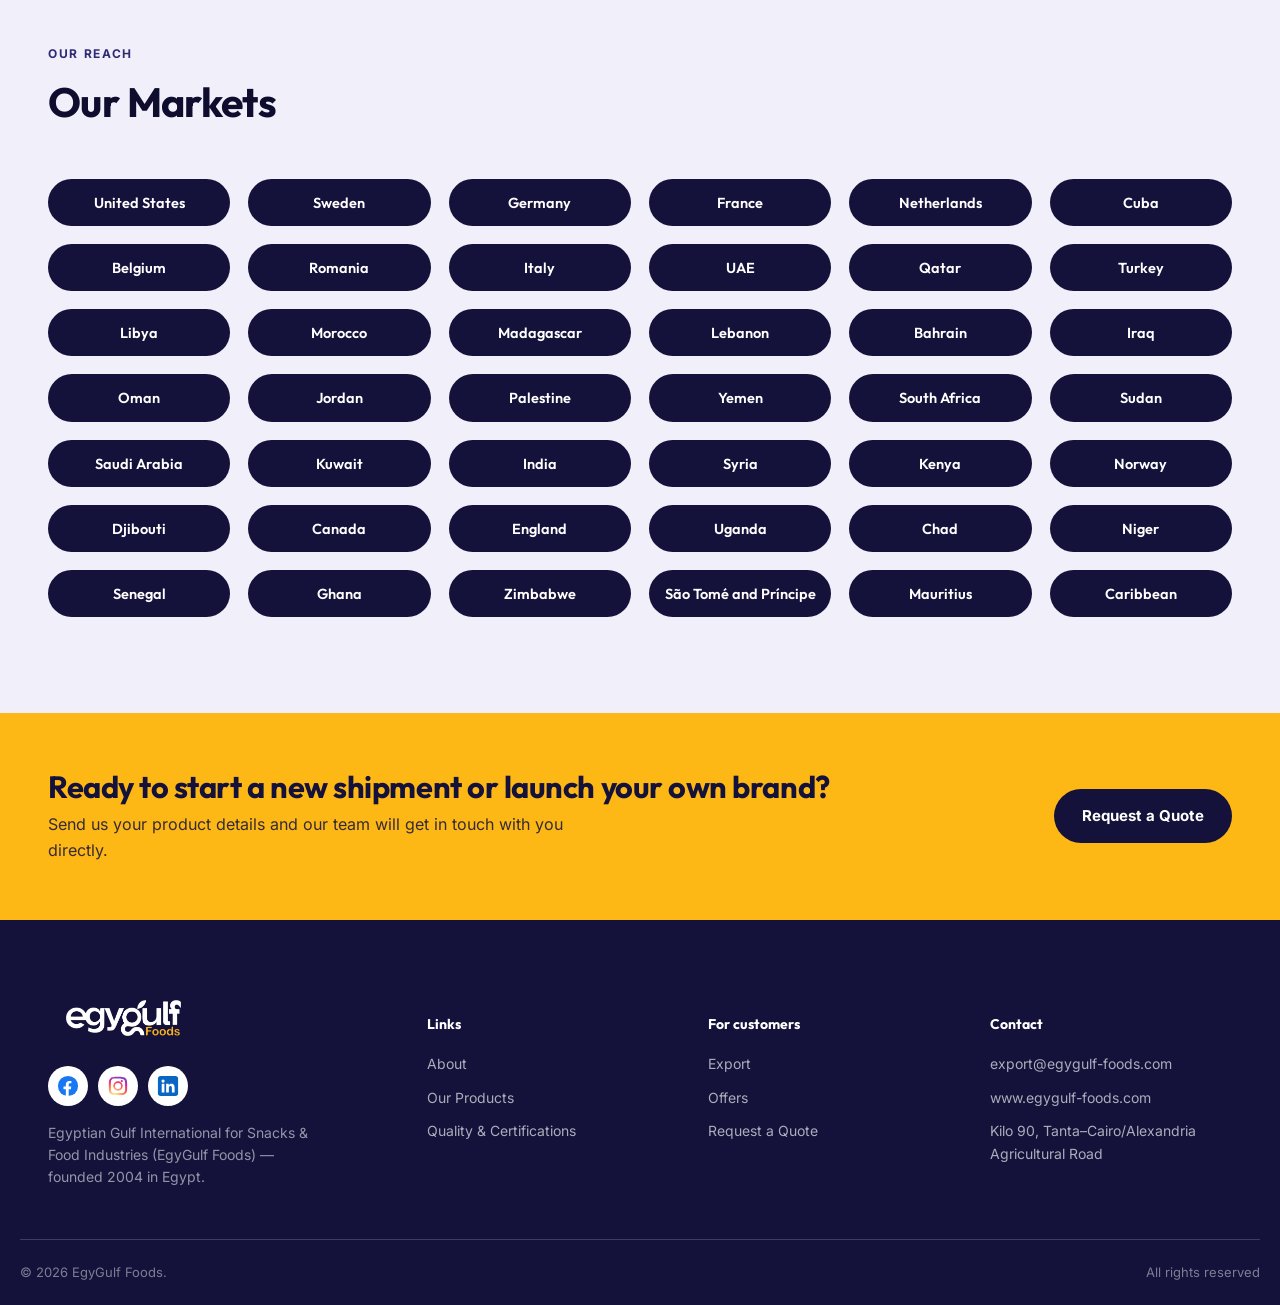
==== commit 0a80cb1f: "الهيدر: تصميم ليكويد جلاس (كبسولة زجاج عايمة، عدسة زجاج بتتحرك بين اللينكات، شريط علوي متحرك هادي) C" ====
--- a/about.html
+++ b/about.html
@@ -29,14 +29,8 @@
 
 <!-- Utility bar -->
 <div class="utility-bar">
-  <div class="container">
-    <div class="utility-links">
-      <span class="util-item"><svg viewBox="0 0 24 24" aria-hidden="true"><rect x="3" y="5" width="18" height="14" rx="2.5"/><path d="m3.5 6.5 8.5 6.5 8.5-6.5"/></svg><a href="mailto:export@egygulf-foods.com" data-set="email">export@egygulf-foods.com</a></span>
-      <span class="util-item"><svg viewBox="0 0 24 24" aria-hidden="true"><path d="M5 4h3l2 5-2.5 1.5a11 11 0 0 0 6 6L15 14l5 2v3a2 2 0 0 1-2 2A16 16 0 0 1 3 6a2 2 0 0 1 2-2"/></svg><span class="util-phones" data-set="phones"><a href="tel:+201099281170">01099281170</a> · <a href="tel:+201222574360">01222574360</a></span></span>
-      <span class="util-item util-loc"><svg viewBox="0 0 24 24" aria-hidden="true"><path d="M12 21s-7-6.2-7-11.5a7 7 0 0 1 14 0C19 14.8 12 21 12 21z"/><circle cx="12" cy="9.5" r="2.5"/></svg><span data-i18n="util.location">كيلو 90 طريق طنطا–القاهرة/الإسكندرية الزراعي</span></span>
-    </div>
-    <button class="lang-toggle" id="langToggle" type="button" aria-label="Language"><svg viewBox="0 0 24 24" aria-hidden="true"><circle cx="12" cy="12" r="9"/><path d="M3 12h18M12 3a14 14 0 0 1 0 18M12 3a14 14 0 0 0 0 18"/></svg><span class="lang-label">EN</span></button>
-  </div>
+  <div class="ticker"><div class="ticker-track"><div class="ticker-group"><span class="tk" data-i18n="ticker.1"></span><span class="tk-star" aria-hidden="true">✦</span><span class="tk" data-i18n="ticker.2"></span><span class="tk-star" aria-hidden="true">✦</span><a class="tk" href="mailto:export@egygulf-foods.com" data-set="email">export@egygulf-foods.com</a><span class="tk-star" aria-hidden="true">✦</span><span class="tk" data-i18n="ticker.3"></span><span class="tk-star" aria-hidden="true">✦</span><span class="tk" data-i18n="ticker.4"></span><span class="tk-star" aria-hidden="true">✦</span><span class="tk" data-i18n="ticker.5"></span><span class="tk-star" aria-hidden="true">✦</span><span class="tk tk-phones" data-set="phones"><a href="tel:+201099281170">01099281170</a> · <a href="tel:+201222574360">01222574360</a></span><span class="tk-star" aria-hidden="true">✦</span></div><div class="ticker-group" aria-hidden="true"><span class="tk" data-i18n="ticker.1"></span><span class="tk-star" aria-hidden="true">✦</span><span class="tk" data-i18n="ticker.2"></span><span class="tk-star" aria-hidden="true">✦</span><a class="tk" href="mailto:export@egygulf-foods.com" data-set="email">export@egygulf-foods.com</a><span class="tk-star" aria-hidden="true">✦</span><span class="tk" data-i18n="ticker.3"></span><span class="tk-star" aria-hidden="true">✦</span><span class="tk" data-i18n="ticker.4"></span><span class="tk-star" aria-hidden="true">✦</span><span class="tk" data-i18n="ticker.5"></span><span class="tk-star" aria-hidden="true">✦</span><span class="tk tk-phones" data-set="phones"><a href="tel:+201099281170">01099281170</a> · <a href="tel:+201222574360">01222574360</a></span><span class="tk-star" aria-hidden="true">✦</span></div></div></div>
+  <button class="lang-toggle" id="langToggle" type="button" aria-label="Language"><svg viewBox="0 0 24 24" aria-hidden="true"><circle cx="12" cy="12" r="9"/><path d="M3 12h18M12 3a14 14 0 0 1 0 18M12 3a14 14 0 0 0 0 18"/></svg><span class="lang-label">EN</span></button>
 </div>
 
 <!-- Navbar -->
@@ -48,14 +42,14 @@
       </span>
     </a>
     <nav class="nav-links">
-      <a href="index.html" data-i18n="nav.home">الرئيسية</a>
-      <a href="about.html" class="active" aria-current="page" data-i18n="nav.about">من نحن</a>
-      <a href="certifications.html" data-i18n="nav.certs">الجودة والاعتماد</a>
-      <a href="export.html" data-i18n="nav.export">التصدير</a>
-      <a href="products.html" data-i18n="nav.products">منتجاتنا</a>
-      <a href="offers.html" class="nav-offers"><span class="nav-offers-ic"><svg viewBox="0 0 24 24" aria-hidden="true"><rect x="3" y="8" width="18" height="4" rx="1"/><path d="M12 8v13M19 12v7a2 2 0 0 1-2 2H7a2 2 0 0 1-2-2v-7M7.5 8a2.5 2.5 0 0 1 0-5C11 3 12 8 12 8s1-5 4.5-5a2.5 2.5 0 0 1 0 5"/></svg><span class="nav-offers-dot" aria-hidden="true"></span></span><span data-i18n="nav.offers">العروض</span></a>
+      <a href="index.html"><span class="roll" data-i18n="nav.home">الرئيسية</span></a>
+      <a href="about.html" class="active" aria-current="page"><span class="roll" data-i18n="nav.about">من نحن</span></a>
+      <a href="certifications.html"><span class="roll" data-i18n="nav.certs">الجودة والاعتماد</span></a>
+      <a href="export.html"><span class="roll" data-i18n="nav.export">التصدير</span></a>
+      <a href="products.html"><span class="roll" data-i18n="nav.products">منتجاتنا</span></a>
+      <a href="offers.html" class="nav-offers"><span class="roll" data-i18n="nav.offers">العروض</span><span class="hot-tag" data-i18n="nav.hot">جديد</span></a>
     </nav>
-    <a href="contact.html" class="nav-cta"><span data-i18n="nav.cta">اطلب عرض سعر</span><span class="nav-cta-ic"><svg viewBox="0 0 24 24" aria-hidden="true"><path d="M5 12h14M13 6l6 6-6 6"/></svg></span></a>
+    <a href="contact.html" class="nav-cta"><span class="roll" data-i18n="nav.cta">اطلب عرض سعر</span></a>
     <button class="nav-toggle" type="button" aria-label="menu" aria-expanded="false"><span></span><span></span><span></span></button>
   </div>
 </header>
--- a/styles.css
+++ b/styles.css
@@ -1369,96 +1369,110 @@
 .product-more.has-arrow{display:inline-flex;}
 
 /* ==========================================================================
-   Header redesign (Nov 2026): icon utility bar, pill nav, gift-icon offers, arrow CTA
-   ========================================================================== */
-.utility-bar{background:var(--ink); border-bottom:1px solid rgba(255,255,255,.07); color:rgba(255,255,255,.7); font-size:13px;}
-.utility-bar .container{height:40px;}
-.utility-links{gap:8px; align-items:center;}
-.util-item{display:inline-flex; align-items:center; gap:8px; padding:0 14px; position:relative; white-space:nowrap;}
-.util-item:first-child{padding-inline-start:0;}
-.util-item + .util-item::before{content:""; position:absolute; inset-inline-start:-4px; top:50%; width:1px; height:14px; translate:0 -50%; background:rgba(255,255,255,.14);}
-.util-item svg{width:15px; height:15px; flex:none; fill:none; stroke:var(--gold-500); stroke-width:1.8; stroke-linecap:round; stroke-linejoin:round;}
-.utility-links a{opacity:1; color:rgba(255,255,255,.78); transition:color .2s;}
-.utility-links a:hover{color:var(--gold-400);}
-.util-phones{display:inline-flex; gap:6px; color:rgba(255,255,255,.35);}
-.lang-toggle{display:inline-flex; align-items:center; gap:7px; height:28px; padding:0 12px 0 10px; border-radius:999px;
-  background:rgba(255,255,255,.06); border:1px solid rgba(255,255,255,.14); color:#fff; font:inherit; font-size:12.5px; font-weight:700; cursor:pointer;
-  transition:background .2s, border-color .2s, color .2s;}
-html[dir="rtl"] .lang-toggle{padding:0 10px 0 12px;}
-.lang-toggle svg{width:15px; height:15px; fill:none; stroke:currentColor; stroke-width:1.8;}
-.lang-toggle:hover{background:var(--gold-500); border-color:var(--gold-500); color:var(--ink);}
-
-.navbar{background:color-mix(in srgb, var(--blue-900) 94%, transparent);
-  backdrop-filter:blur(14px) saturate(1.3); -webkit-backdrop-filter:blur(14px) saturate(1.3);
-  border-bottom:1px solid rgba(255,255,255,.06); transition:box-shadow .3s, background .3s;}
-.navbar.scrolled{background:color-mix(in srgb, var(--blue-950) 92%, transparent); box-shadow:0 12px 30px -12px rgba(5,4,25,.55);}
-.navbar .container{height:80px; gap:24px;}
-
-/* links sit in one soft pill track; hover/active get their own pill */
-.nav-links{gap:4px; padding:5px; border-radius:999px; background:rgba(255,255,255,.05); border:1px solid rgba(255,255,255,.08);}
-.nav-links a{padding:9px 16px; border-radius:999px; font-size:14.5px; font-weight:600; color:rgba(255,255,255,.78);
-  transition:background .2s, color .2s;}
-.nav-links a:hover{color:#fff; background:rgba(255,255,255,.08);}
-.nav-links a.active{color:var(--ink); background:#fff;}
-.nav-links a.active::after{display:none;}
-
-/* offers: no loud yellow block — a gift icon with a live red dot */
-.nav-links a.nav-offers{background:transparent; color:var(--gold-400); font-weight:700; padding:9px 16px; gap:8px; animation:none; box-shadow:none;}
-.nav-links a.nav-offers:hover{background:rgba(253,184,21,.12); color:var(--gold-400);}
-.nav-links a.nav-offers.active{background:var(--gold-500); color:var(--ink); box-shadow:none;}
-.nav-offers-ic{position:relative; display:inline-flex;}
-.nav-offers-ic svg{width:17px; height:17px; fill:none; stroke:currentColor; stroke-width:1.9; stroke-linecap:round; stroke-linejoin:round;}
-.nav-offers-ic .nav-offers-dot{position:absolute; top:-3px; inset-inline-end:-4px; width:8px; height:8px; border:2px solid var(--blue-900);
-  box-sizing:content-box; animation:offerPing 1.8s ease-out infinite;}
-@keyframes offerPing{0%{box-shadow:0 0 0 0 rgba(229,50,45,.6);} 80%,100%{box-shadow:0 0 0 7px rgba(229,50,45,0);}}
-
-/* CTA: gold pill with a round arrow chip */
-.nav-cta{display:inline-flex; align-items:center; gap:10px; padding:6px 6px 6px 20px; font-size:14.5px; font-weight:800;
-  background:var(--gold-500); color:var(--ink); border-radius:999px; box-shadow:0 10px 24px -10px rgba(253,184,21,.7);
-  transition:transform .2s, box-shadow .2s, background .2s;}
-html[dir="rtl"] .nav-cta{padding:6px 20px 6px 6px;}
-.nav-cta:hover{transform:translateY(-1px); background:var(--gold-400); box-shadow:0 14px 28px -10px rgba(253,184,21,.8);}
-.nav-cta-ic{width:34px; height:34px; border-radius:50%; display:grid; place-items:center; background:var(--ink); color:#fff; transition:transform .3s;}
-.nav-cta-ic svg{width:16px; height:16px; fill:none; stroke:currentColor; stroke-width:2.4; stroke-linecap:round; stroke-linejoin:round;}
-html[dir="rtl"] .nav-cta-ic svg{transform:scaleX(-1);}
-.nav-cta:hover .nav-cta-ic{transform:rotate(-45deg);}
-html[dir="rtl"] .nav-cta:hover .nav-cta-ic{transform:rotate(45deg);}
-.nav-cta.active{box-shadow:0 0 0 2px #fff, 0 10px 24px -10px rgba(253,184,21,.7);}
-
-/* hamburger: three lines that morph into an X */
-.nav-toggle{flex-direction:column; justify-content:center; align-items:center; gap:5px; width:44px; height:44px; border-radius:12px;
-  background:rgba(255,255,255,.08); border:1px solid rgba(255,255,255,.12); cursor:pointer; padding:0;}
-.nav-toggle span{display:block; width:20px; height:2px; border-radius:2px; background:#fff; transition:transform .25s, opacity .2s;}
+   Header — "liquid glass" (Nov 2026): a floating frosted capsule with specular
+   edges; a glass lens slides between links; the bar floats over the page on scroll
+   ========================================================================== */
+body{background:linear-gradient(var(--blue-950), var(--blue-950)) top / 100% 132px no-repeat, var(--cream-50);}
+.utility-bar{display:flex; align-items:stretch; height:36px; background:transparent; color:rgba(255,255,255,.62); border:0; font-size:12.5px; font-weight:600; overflow:hidden;}
+.ticker{flex:1; min-width:0; overflow:hidden; display:flex; align-items:center;
+  -webkit-mask-image:linear-gradient(90deg,transparent,#000 8%,#000 92%,transparent); mask-image:linear-gradient(90deg,transparent,#000 8%,#000 92%,transparent);}
+.ticker-track{display:flex; width:max-content; animation:tickerMove 60s linear infinite;}
+html[dir="rtl"] .ticker-track{animation-name:tickerMoveRtl;}
+.utility-bar:hover .ticker-track{animation-play-state:paused;}
+.ticker-group{display:flex; align-items:center; flex:none;}
+.tk{white-space:nowrap; padding:0 18px; color:rgba(255,255,255,.62);}
+a.tk, .tk-phones a{color:rgba(255,255,255,.8);}
+a.tk:hover, .tk-phones a:hover{color:#fff;}
+.tk-phones{display:inline-flex; gap:6px;}
+.tk-star{font-size:9px; color:rgba(255,255,255,.3);}
+@keyframes tickerMove{to{transform:translateX(-50%);}}
+@keyframes tickerMoveRtl{to{transform:translateX(50%);}}
+
+/* the glass recipe, shared by the capsule, the lens, the language pill and the CTA */
+.lang-toggle, .navbar .container, .nav-ind, .nav-cta, .nav-links.open{
+  --g-tint: rgba(255,255,255,.08);
+  background:
+    linear-gradient(180deg, rgba(255,255,255,.14) 0%, rgba(255,255,255,0) 55%),
+    var(--g-tint);
+  backdrop-filter:blur(24px) saturate(185%); -webkit-backdrop-filter:blur(24px) saturate(185%);
+  border:1px solid rgba(255,255,255,.18);
+  box-shadow:
+    inset 0 1px 0 rgba(255,255,255,.5),
+    inset 1px 0 0 rgba(255,255,255,.12),
+    inset 0 -1px 1px rgba(255,255,255,.12),
+    inset 0 0 24px rgba(255,255,255,.05);
+}
+.lang-toggle{flex:none; align-self:center; display:inline-flex; align-items:center; gap:7px; height:26px; margin-inline:14px; padding:0 12px; border-radius:999px;
+  color:#fff; font:inherit; font-weight:700; font-size:12px; cursor:pointer; transition:background .25s;}
+.lang-toggle svg{width:14px; height:14px; fill:none; stroke:currentColor; stroke-width:1.8; transition:transform .6s;}
+.lang-toggle:hover{--g-tint:rgba(255,255,255,.2);}
+.lang-toggle:hover svg{transform:rotate(180deg);}
+
+.navbar{position:sticky; top:10px; z-index:60; background:transparent; border:0; padding:8px 0 10px; pointer-events:none;}
+.navbar .container{pointer-events:auto; position:relative; height:70px; gap:20px; border-radius:26px; padding-inline:22px 10px;
+  --g-tint: rgba(32,28,99,.42); max-width:1260px; transition:box-shadow .35s, background .35s;}
+html[dir="rtl"] .navbar .container{padding-inline:22px 10px;}
+.navbar .container::before{content:""; position:absolute; inset:0; border-radius:inherit; pointer-events:none;
+  background:radial-gradient(120% 140% at 12% -30%, rgba(255,255,255,.22), transparent 45%),
+             radial-gradient(80% 120% at 100% 130%, rgba(120,180,255,.14), transparent 50%);}
+.navbar.scrolled .container{--g-tint: rgba(20,18,59,.64);
+  box-shadow:inset 0 1px 0 rgba(255,255,255,.5), inset 1px 0 0 rgba(255,255,255,.12), inset 0 -1px 1px rgba(255,255,255,.12), inset 0 0 24px rgba(255,255,255,.05),
+             0 24px 50px -20px rgba(8,6,40,.6), 0 2px 8px rgba(8,6,40,.18);}
+.brand{position:relative;}
+.brand-mark-img{height:40px; transition:transform .4s cubic-bezier(.3,1.6,.5,1);}
+.brand:hover .brand-mark-img{transform:scale(1.05);}
+
+.nav-links{position:relative; gap:2px; isolation:isolate; padding:4px; border-radius:999px; background:rgba(0,0,0,.14); box-shadow:inset 0 1px 3px rgba(0,0,0,.25), 0 1px 0 rgba(255,255,255,.08);}
+.nav-ind{position:absolute; z-index:-1; top:4px; bottom:4px; border-radius:999px; --g-tint:rgba(255,255,255,.16); opacity:0;
+  transition:left .5s cubic-bezier(.34,1.56,.64,1), width .5s cubic-bezier(.34,1.56,.64,1), opacity .25s, transform .25s;}
+.nav-ind.moving{transform:scaleY(.86);}
+.nav-links a{position:relative; display:inline-flex; align-items:center; padding:9px 16px; border-radius:999px;
+  font-size:14.5px; font-weight:600; color:rgba(255,255,255,.72); transition:color .25s;}
+.nav-links a::after, .nav-links a.active::after{display:none;}
+.nav-links a.active, .nav-links a.is-ind, .nav-links a:hover{color:#fff;}
+.roll{display:inline-block; overflow:hidden; height:1.4em; line-height:1.4em; vertical-align:top;}
+.roll-in{display:block; text-shadow:0 1.4em 0 currentColor; transition:transform .45s cubic-bezier(.6,0,.2,1);}
+a:hover .roll-in{transform:translateY(-1.4em);}
+
+.nav-links a.nav-offers{background:none; color:rgba(255,255,255,.72); padding:9px 16px; animation:none; box-shadow:none;}
+.nav-links a.nav-offers:hover, .nav-links a.nav-offers.is-ind, .nav-links a.nav-offers.active{background:none; color:#fff;}
+.hot-tag{position:absolute; top:-6px; inset-inline-end:-6px; padding:2px 7px; border-radius:999px; background:linear-gradient(180deg,#FF5A50,#E5322D); color:#fff;
+  font-size:9.5px; font-weight:800; letter-spacing:.05em; line-height:1.4; box-shadow:inset 0 1px 0 rgba(255,255,255,.45), 0 4px 10px -3px rgba(229,50,45,.8); pointer-events:none;}
+html[dir="rtl"] .hot-tag{letter-spacing:0; font-size:10px;}
+
+.nav-cta{position:relative; overflow:hidden; display:inline-flex; align-items:center; height:50px; padding:0 22px; border-radius:999px;
+  --g-tint:rgba(255,255,255,.86); color:var(--blue-950); font-size:14.5px; font-weight:800;
+  transition:transform .25s cubic-bezier(.34,1.56,.64,1), --g-tint .25s;}
+.nav-cta::after{content:""; position:absolute; inset:0; border-radius:inherit; pointer-events:none;
+  background:linear-gradient(115deg, transparent 30%, rgba(255,255,255,.9) 50%, transparent 70%); translate:-130% 0;}
+.nav-cta:hover{transform:scale(1.04); --g-tint:#fff;}
+.nav-cta:hover::after{translate:130% 0; transition:translate .8s ease;}
+.nav-cta.active{outline:2px solid rgba(255,255,255,.6); outline-offset:3px;}
+
+.nav-toggle{flex-direction:column; justify-content:center; align-items:center; gap:5px; width:44px; height:44px; border-radius:999px;
+  background:rgba(255,255,255,.1); border:1px solid rgba(255,255,255,.2); box-shadow:inset 0 1px 0 rgba(255,255,255,.4); cursor:pointer; padding:0;}
+.nav-toggle span{display:block; width:18px; height:2px; border-radius:2px; background:#fff; transition:transform .25s, opacity .2s;}
 .nav-toggle.is-open span:nth-child(1){transform:translateY(7px) rotate(45deg);}
 .nav-toggle.is-open span:nth-child(2){opacity:0;}
 .nav-toggle.is-open span:nth-child(3){transform:translateY(-7px) rotate(-45deg);}
 
-@media (max-width:1180px){
-  .util-loc{display:none;}
-  .nav-links a{padding:8px 12px; font-size:14px;}
-}
+.bp-nav{top:calc(var(--nav-h, 88px) + 10px);}
+
+@media (max-width:1180px){ .nav-links a, .nav-links a.nav-offers{padding:9px 11px; font-size:14px;} .navbar .container{gap:12px;} }
 @media (max-width:960px){
-  .utility-links{display:flex;}
-  .util-item{padding:0 10px;}
-  .util-item:not(:first-child){display:none;}
-  .utility-bar .container{justify-content:space-between;}
-  .navbar .container{height:70px;}
+  body{background-size:100% 116px, auto;}
+  .navbar{top:8px; padding:6px 0 8px;}
+  .navbar .container{height:62px; border-radius:22px; padding-inline:16px 8px; margin-inline:10px; width:auto;}
+  html[dir="rtl"] .navbar .container{padding-inline:16px 8px;}
   .nav-toggle{display:flex;}
-  .nav-links{background:none; border:0; padding:0;}
-  .nav-links.open{background:var(--blue-950); padding:12px 16px 18px; gap:4px; border-radius:0;}
-  .nav-links.open a{border-bottom:0; padding:13px 16px; border-radius:14px;}
-  .nav-links.open a.nav-offers{justify-content:flex-start; margin:0; padding:13px 16px;}
-  .nav-cta{padding:5px 5px 5px 14px; font-size:13px; gap:8px;}
-  html[dir="rtl"] .nav-cta{padding:5px 14px 5px 5px;}
-  .nav-cta-ic{width:28px; height:28px;}
-}
-@media (max-width:420px){
-  .nav-cta{font-size:12px; white-space:nowrap;}
-  .navbar .container{gap:8px;}
-  .navbar .brand-mark-img{height:32px;}
-}
-@media (max-width:350px){
-  .nav-cta span[data-i18n]{display:none;}
-  .nav-cta, html[dir="rtl"] .nav-cta{padding:5px;}
-}
-@media (prefers-reduced-motion:reduce){ .nav-offers-ic .nav-offers-dot{animation:none;} }
+  .nav-ind{display:none;}
+  .nav-links{background:none; box-shadow:none; padding:0;}
+  .nav-links.open{--g-tint:#16144A; backdrop-filter:none; -webkit-backdrop-filter:none; top:calc(100% + 8px); inset-inline:0; border-radius:22px; padding:8px; gap:2px;
+    box-shadow:inset 0 1px 0 rgba(255,255,255,.4), 0 24px 50px -16px rgba(0,0,0,.6);}
+  .nav-links.open a, .nav-links.open a.nav-offers{border:0; border-radius:16px; padding:14px 16px; font-size:16px; justify-content:flex-start; margin:0;}
+  .nav-links.open a.active{background:rgba(255,255,255,.14); box-shadow:inset 0 1px 0 rgba(255,255,255,.3);}
+  .nav-links.open .hot-tag{position:static; margin-inline-start:10px;}
+  .nav-cta{height:44px; padding:0 16px; font-size:13px; white-space:nowrap;}
+}
+@media (max-width:420px){ .navbar .brand-mark-img{height:30px;} .nav-cta{padding:0 12px; font-size:12px;} }
+@media (prefers-reduced-motion:reduce){ .ticker-track{animation:none;} .roll-in, .nav-ind{transition:none;} }
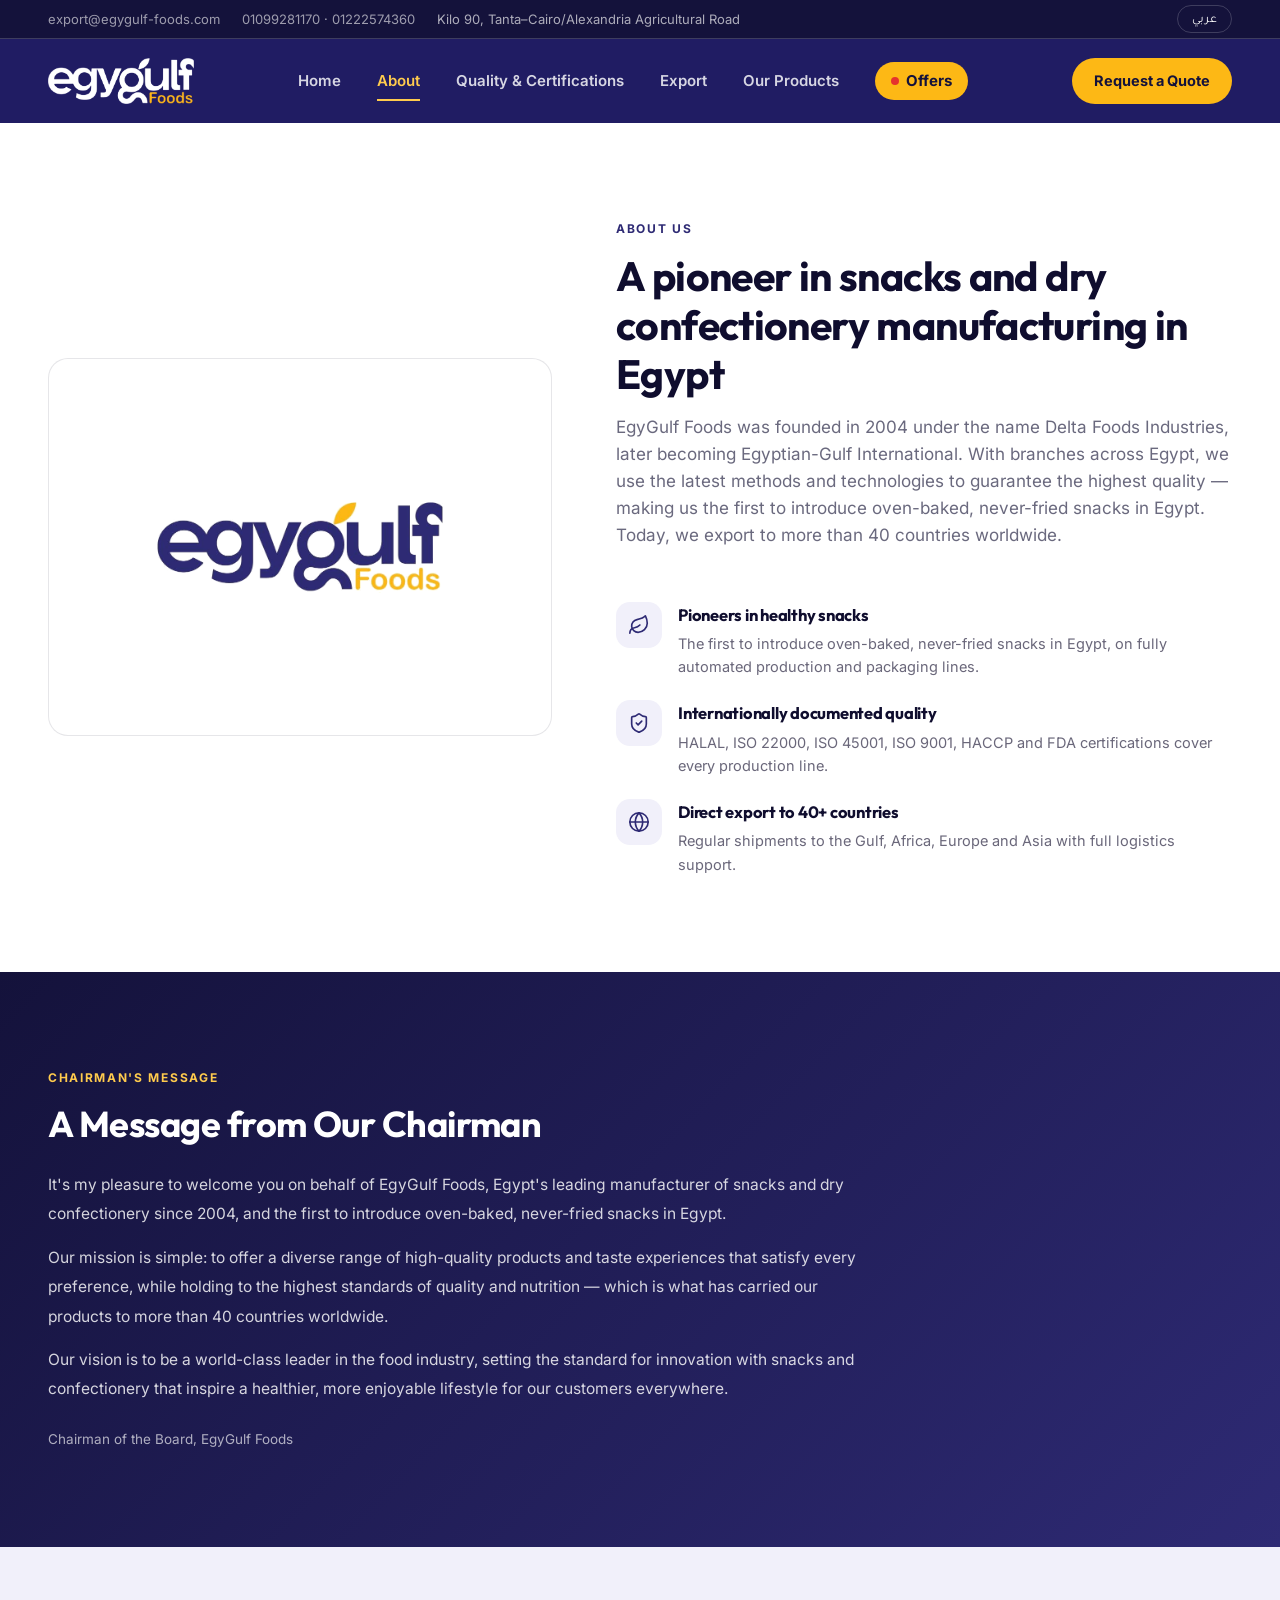
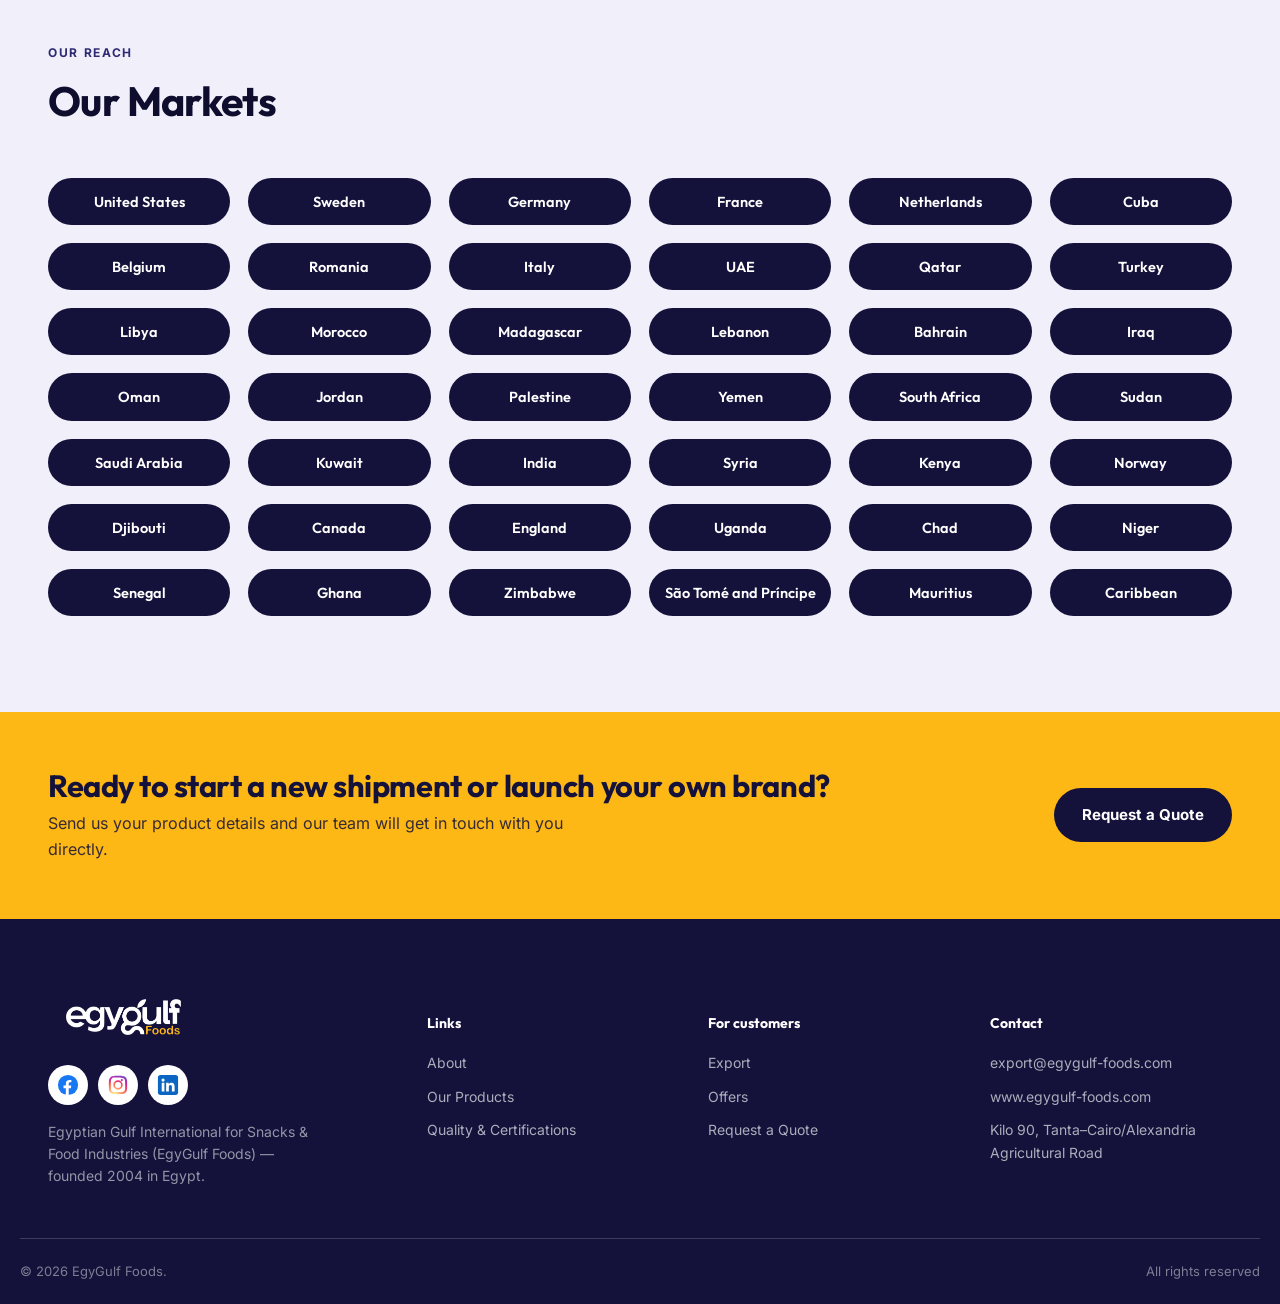
==== commit dd8615b6: "رجوع الهيدر للشكل الأصلي Co-Authored-By: Claude Opus 5.5 <noreply@anthropic.com> Claude-Session: htt" ====
--- a/about.html
+++ b/about.html
@@ -29,8 +29,14 @@
 
 <!-- Utility bar -->
 <div class="utility-bar">
-  <div class="ticker"><div class="ticker-track"><div class="ticker-group"><span class="tk" data-i18n="ticker.1"></span><span class="tk-star" aria-hidden="true">✦</span><span class="tk" data-i18n="ticker.2"></span><span class="tk-star" aria-hidden="true">✦</span><a class="tk" href="mailto:export@egygulf-foods.com" data-set="email">export@egygulf-foods.com</a><span class="tk-star" aria-hidden="true">✦</span><span class="tk" data-i18n="ticker.3"></span><span class="tk-star" aria-hidden="true">✦</span><span class="tk" data-i18n="ticker.4"></span><span class="tk-star" aria-hidden="true">✦</span><span class="tk" data-i18n="ticker.5"></span><span class="tk-star" aria-hidden="true">✦</span><span class="tk tk-phones" data-set="phones"><a href="tel:+201099281170">01099281170</a> · <a href="tel:+201222574360">01222574360</a></span><span class="tk-star" aria-hidden="true">✦</span></div><div class="ticker-group" aria-hidden="true"><span class="tk" data-i18n="ticker.1"></span><span class="tk-star" aria-hidden="true">✦</span><span class="tk" data-i18n="ticker.2"></span><span class="tk-star" aria-hidden="true">✦</span><a class="tk" href="mailto:export@egygulf-foods.com" data-set="email">export@egygulf-foods.com</a><span class="tk-star" aria-hidden="true">✦</span><span class="tk" data-i18n="ticker.3"></span><span class="tk-star" aria-hidden="true">✦</span><span class="tk" data-i18n="ticker.4"></span><span class="tk-star" aria-hidden="true">✦</span><span class="tk" data-i18n="ticker.5"></span><span class="tk-star" aria-hidden="true">✦</span><span class="tk tk-phones" data-set="phones"><a href="tel:+201099281170">01099281170</a> · <a href="tel:+201222574360">01222574360</a></span><span class="tk-star" aria-hidden="true">✦</span></div></div></div>
-  <button class="lang-toggle" id="langToggle" type="button" aria-label="Language"><svg viewBox="0 0 24 24" aria-hidden="true"><circle cx="12" cy="12" r="9"/><path d="M3 12h18M12 3a14 14 0 0 1 0 18M12 3a14 14 0 0 0 0 18"/></svg><span class="lang-label">EN</span></button>
+  <div class="container">
+    <div class="utility-links">
+      <a href="mailto:export@egygulf-foods.com" data-set="email">export@egygulf-foods.com</a>
+      <span class="util-phones" data-set="phones"><a href="tel:+201099281170">01099281170</a> · <a href="tel:+201222574360">01222574360</a></span>
+      <span data-i18n="util.location">كيلو 90 طريق طنطا–القاهرة/الإسكندرية الزراعي</span>
+    </div>
+    <button class="lang-toggle" id="langToggle">EN</button>
+  </div>
 </div>
 
 <!-- Navbar -->
@@ -42,15 +48,15 @@
       </span>
     </a>
     <nav class="nav-links">
-      <a href="index.html"><span class="roll" data-i18n="nav.home">الرئيسية</span></a>
-      <a href="about.html" class="active" aria-current="page"><span class="roll" data-i18n="nav.about">من نحن</span></a>
-      <a href="certifications.html"><span class="roll" data-i18n="nav.certs">الجودة والاعتماد</span></a>
-      <a href="export.html"><span class="roll" data-i18n="nav.export">التصدير</span></a>
-      <a href="products.html"><span class="roll" data-i18n="nav.products">منتجاتنا</span></a>
-      <a href="offers.html" class="nav-offers"><span class="roll" data-i18n="nav.offers">العروض</span><span class="hot-tag" data-i18n="nav.hot">جديد</span></a>
+      <a href="index.html" data-i18n="nav.home">الرئيسية</a>
+      <a href="about.html" class="active" data-i18n="nav.about">من نحن</a>
+      <a href="certifications.html" data-i18n="nav.certs">الجودة والاعتماد</a>
+      <a href="export.html" data-i18n="nav.export">التصدير</a>
+      <a href="products.html" data-i18n="nav.products">منتجاتنا</a>
+      <a href="offers.html" class="nav-offers"><span class="nav-offers-dot" aria-hidden="true"></span><span data-i18n="nav.offers">العروض</span></a>
     </nav>
-    <a href="contact.html" class="nav-cta"><span class="roll" data-i18n="nav.cta">اطلب عرض سعر</span></a>
-    <button class="nav-toggle" type="button" aria-label="menu" aria-expanded="false"><span></span><span></span><span></span></button>
+    <a href="contact.html" class="nav-cta" data-i18n="nav.cta">اطلب عرض سعر</a>
+    <button class="nav-toggle" aria-label="menu">☰</button>
   </div>
 </header>
 
--- a/styles.css
+++ b/styles.css
@@ -1367,112 +1367,3 @@
 .has-arrow.back::after{transform:scaleX(-1);}
 html[dir="rtl"] .has-arrow.back::after{transform:none;}
 .product-more.has-arrow{display:inline-flex;}
-
-/* ==========================================================================
-   Header — "liquid glass" (Nov 2026): a floating frosted capsule with specular
-   edges; a glass lens slides between links; the bar floats over the page on scroll
-   ========================================================================== */
-body{background:linear-gradient(var(--blue-950), var(--blue-950)) top / 100% 132px no-repeat, var(--cream-50);}
-.utility-bar{display:flex; align-items:stretch; height:36px; background:transparent; color:rgba(255,255,255,.62); border:0; font-size:12.5px; font-weight:600; overflow:hidden;}
-.ticker{flex:1; min-width:0; overflow:hidden; display:flex; align-items:center;
-  -webkit-mask-image:linear-gradient(90deg,transparent,#000 8%,#000 92%,transparent); mask-image:linear-gradient(90deg,transparent,#000 8%,#000 92%,transparent);}
-.ticker-track{display:flex; width:max-content; animation:tickerMove 60s linear infinite;}
-html[dir="rtl"] .ticker-track{animation-name:tickerMoveRtl;}
-.utility-bar:hover .ticker-track{animation-play-state:paused;}
-.ticker-group{display:flex; align-items:center; flex:none;}
-.tk{white-space:nowrap; padding:0 18px; color:rgba(255,255,255,.62);}
-a.tk, .tk-phones a{color:rgba(255,255,255,.8);}
-a.tk:hover, .tk-phones a:hover{color:#fff;}
-.tk-phones{display:inline-flex; gap:6px;}
-.tk-star{font-size:9px; color:rgba(255,255,255,.3);}
-@keyframes tickerMove{to{transform:translateX(-50%);}}
-@keyframes tickerMoveRtl{to{transform:translateX(50%);}}
-
-/* the glass recipe, shared by the capsule, the lens, the language pill and the CTA */
-.lang-toggle, .navbar .container, .nav-ind, .nav-cta, .nav-links.open{
-  --g-tint: rgba(255,255,255,.08);
-  background:
-    linear-gradient(180deg, rgba(255,255,255,.14) 0%, rgba(255,255,255,0) 55%),
-    var(--g-tint);
-  backdrop-filter:blur(24px) saturate(185%); -webkit-backdrop-filter:blur(24px) saturate(185%);
-  border:1px solid rgba(255,255,255,.18);
-  box-shadow:
-    inset 0 1px 0 rgba(255,255,255,.5),
-    inset 1px 0 0 rgba(255,255,255,.12),
-    inset 0 -1px 1px rgba(255,255,255,.12),
-    inset 0 0 24px rgba(255,255,255,.05);
-}
-.lang-toggle{flex:none; align-self:center; display:inline-flex; align-items:center; gap:7px; height:26px; margin-inline:14px; padding:0 12px; border-radius:999px;
-  color:#fff; font:inherit; font-weight:700; font-size:12px; cursor:pointer; transition:background .25s;}
-.lang-toggle svg{width:14px; height:14px; fill:none; stroke:currentColor; stroke-width:1.8; transition:transform .6s;}
-.lang-toggle:hover{--g-tint:rgba(255,255,255,.2);}
-.lang-toggle:hover svg{transform:rotate(180deg);}
-
-.navbar{position:sticky; top:10px; z-index:60; background:transparent; border:0; padding:8px 0 10px; pointer-events:none;}
-.navbar .container{pointer-events:auto; position:relative; height:70px; gap:20px; border-radius:26px; padding-inline:22px 10px;
-  --g-tint: rgba(32,28,99,.42); max-width:1260px; transition:box-shadow .35s, background .35s;}
-html[dir="rtl"] .navbar .container{padding-inline:22px 10px;}
-.navbar .container::before{content:""; position:absolute; inset:0; border-radius:inherit; pointer-events:none;
-  background:radial-gradient(120% 140% at 12% -30%, rgba(255,255,255,.22), transparent 45%),
-             radial-gradient(80% 120% at 100% 130%, rgba(120,180,255,.14), transparent 50%);}
-.navbar.scrolled .container{--g-tint: rgba(20,18,59,.64);
-  box-shadow:inset 0 1px 0 rgba(255,255,255,.5), inset 1px 0 0 rgba(255,255,255,.12), inset 0 -1px 1px rgba(255,255,255,.12), inset 0 0 24px rgba(255,255,255,.05),
-             0 24px 50px -20px rgba(8,6,40,.6), 0 2px 8px rgba(8,6,40,.18);}
-.brand{position:relative;}
-.brand-mark-img{height:40px; transition:transform .4s cubic-bezier(.3,1.6,.5,1);}
-.brand:hover .brand-mark-img{transform:scale(1.05);}
-
-.nav-links{position:relative; gap:2px; isolation:isolate; padding:4px; border-radius:999px; background:rgba(0,0,0,.14); box-shadow:inset 0 1px 3px rgba(0,0,0,.25), 0 1px 0 rgba(255,255,255,.08);}
-.nav-ind{position:absolute; z-index:-1; top:4px; bottom:4px; border-radius:999px; --g-tint:rgba(255,255,255,.16); opacity:0;
-  transition:left .5s cubic-bezier(.34,1.56,.64,1), width .5s cubic-bezier(.34,1.56,.64,1), opacity .25s, transform .25s;}
-.nav-ind.moving{transform:scaleY(.86);}
-.nav-links a{position:relative; display:inline-flex; align-items:center; padding:9px 16px; border-radius:999px;
-  font-size:14.5px; font-weight:600; color:rgba(255,255,255,.72); transition:color .25s;}
-.nav-links a::after, .nav-links a.active::after{display:none;}
-.nav-links a.active, .nav-links a.is-ind, .nav-links a:hover{color:#fff;}
-.roll{display:inline-block; overflow:hidden; height:1.4em; line-height:1.4em; vertical-align:top;}
-.roll-in{display:block; text-shadow:0 1.4em 0 currentColor; transition:transform .45s cubic-bezier(.6,0,.2,1);}
-a:hover .roll-in{transform:translateY(-1.4em);}
-
-.nav-links a.nav-offers{background:none; color:rgba(255,255,255,.72); padding:9px 16px; animation:none; box-shadow:none;}
-.nav-links a.nav-offers:hover, .nav-links a.nav-offers.is-ind, .nav-links a.nav-offers.active{background:none; color:#fff;}
-.hot-tag{position:absolute; top:-6px; inset-inline-end:-6px; padding:2px 7px; border-radius:999px; background:linear-gradient(180deg,#FF5A50,#E5322D); color:#fff;
-  font-size:9.5px; font-weight:800; letter-spacing:.05em; line-height:1.4; box-shadow:inset 0 1px 0 rgba(255,255,255,.45), 0 4px 10px -3px rgba(229,50,45,.8); pointer-events:none;}
-html[dir="rtl"] .hot-tag{letter-spacing:0; font-size:10px;}
-
-.nav-cta{position:relative; overflow:hidden; display:inline-flex; align-items:center; height:50px; padding:0 22px; border-radius:999px;
-  --g-tint:rgba(255,255,255,.86); color:var(--blue-950); font-size:14.5px; font-weight:800;
-  transition:transform .25s cubic-bezier(.34,1.56,.64,1), --g-tint .25s;}
-.nav-cta::after{content:""; position:absolute; inset:0; border-radius:inherit; pointer-events:none;
-  background:linear-gradient(115deg, transparent 30%, rgba(255,255,255,.9) 50%, transparent 70%); translate:-130% 0;}
-.nav-cta:hover{transform:scale(1.04); --g-tint:#fff;}
-.nav-cta:hover::after{translate:130% 0; transition:translate .8s ease;}
-.nav-cta.active{outline:2px solid rgba(255,255,255,.6); outline-offset:3px;}
-
-.nav-toggle{flex-direction:column; justify-content:center; align-items:center; gap:5px; width:44px; height:44px; border-radius:999px;
-  background:rgba(255,255,255,.1); border:1px solid rgba(255,255,255,.2); box-shadow:inset 0 1px 0 rgba(255,255,255,.4); cursor:pointer; padding:0;}
-.nav-toggle span{display:block; width:18px; height:2px; border-radius:2px; background:#fff; transition:transform .25s, opacity .2s;}
-.nav-toggle.is-open span:nth-child(1){transform:translateY(7px) rotate(45deg);}
-.nav-toggle.is-open span:nth-child(2){opacity:0;}
-.nav-toggle.is-open span:nth-child(3){transform:translateY(-7px) rotate(-45deg);}
-
-.bp-nav{top:calc(var(--nav-h, 88px) + 10px);}
-
-@media (max-width:1180px){ .nav-links a, .nav-links a.nav-offers{padding:9px 11px; font-size:14px;} .navbar .container{gap:12px;} }
-@media (max-width:960px){
-  body{background-size:100% 116px, auto;}
-  .navbar{top:8px; padding:6px 0 8px;}
-  .navbar .container{height:62px; border-radius:22px; padding-inline:16px 8px; margin-inline:10px; width:auto;}
-  html[dir="rtl"] .navbar .container{padding-inline:16px 8px;}
-  .nav-toggle{display:flex;}
-  .nav-ind{display:none;}
-  .nav-links{background:none; box-shadow:none; padding:0;}
-  .nav-links.open{--g-tint:#16144A; backdrop-filter:none; -webkit-backdrop-filter:none; top:calc(100% + 8px); inset-inline:0; border-radius:22px; padding:8px; gap:2px;
-    box-shadow:inset 0 1px 0 rgba(255,255,255,.4), 0 24px 50px -16px rgba(0,0,0,.6);}
-  .nav-links.open a, .nav-links.open a.nav-offers{border:0; border-radius:16px; padding:14px 16px; font-size:16px; justify-content:flex-start; margin:0;}
-  .nav-links.open a.active{background:rgba(255,255,255,.14); box-shadow:inset 0 1px 0 rgba(255,255,255,.3);}
-  .nav-links.open .hot-tag{position:static; margin-inline-start:10px;}
-  .nav-cta{height:44px; padding:0 16px; font-size:13px; white-space:nowrap;}
-}
-@media (max-width:420px){ .navbar .brand-mark-img{height:30px;} .nav-cta{padding:0 12px; font-size:12px;} }
-@media (prefers-reduced-motion:reduce){ .ticker-track{animation:none;} .roll-in, .nav-ind{transition:none;} }
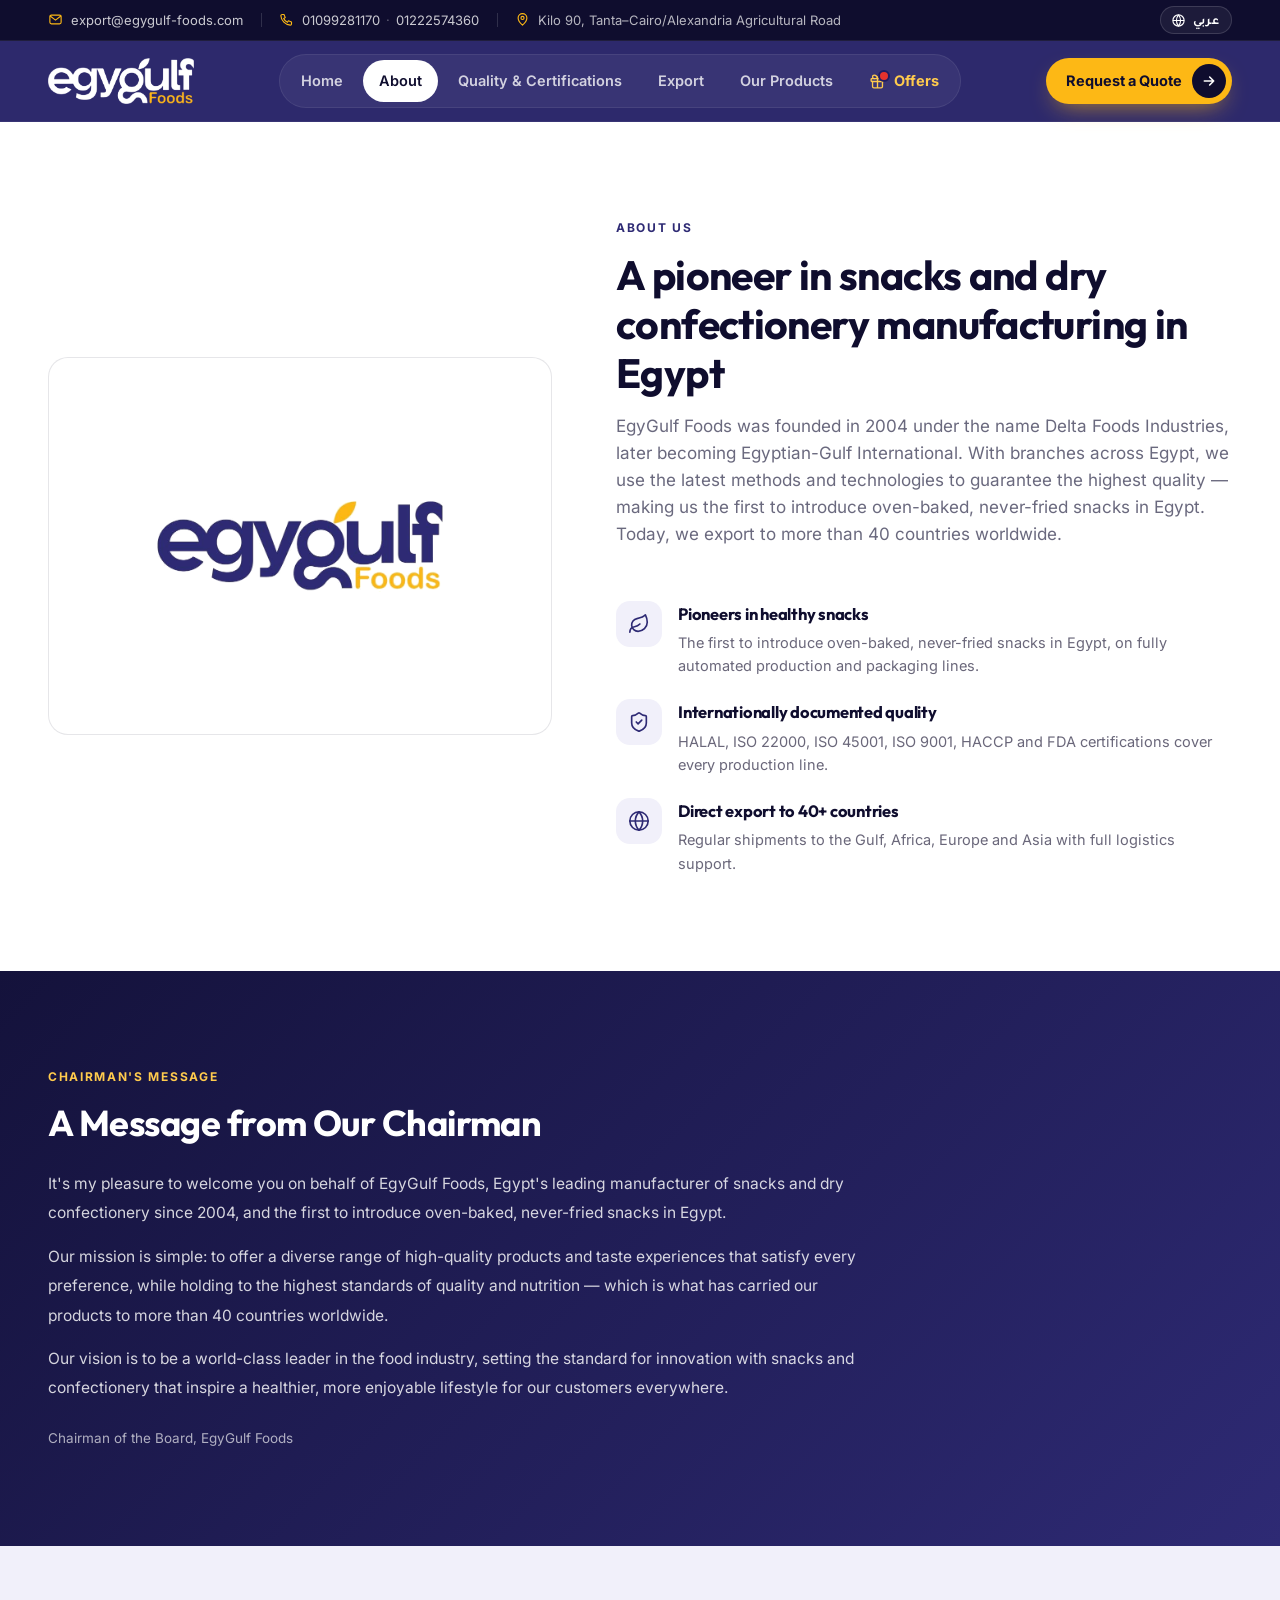
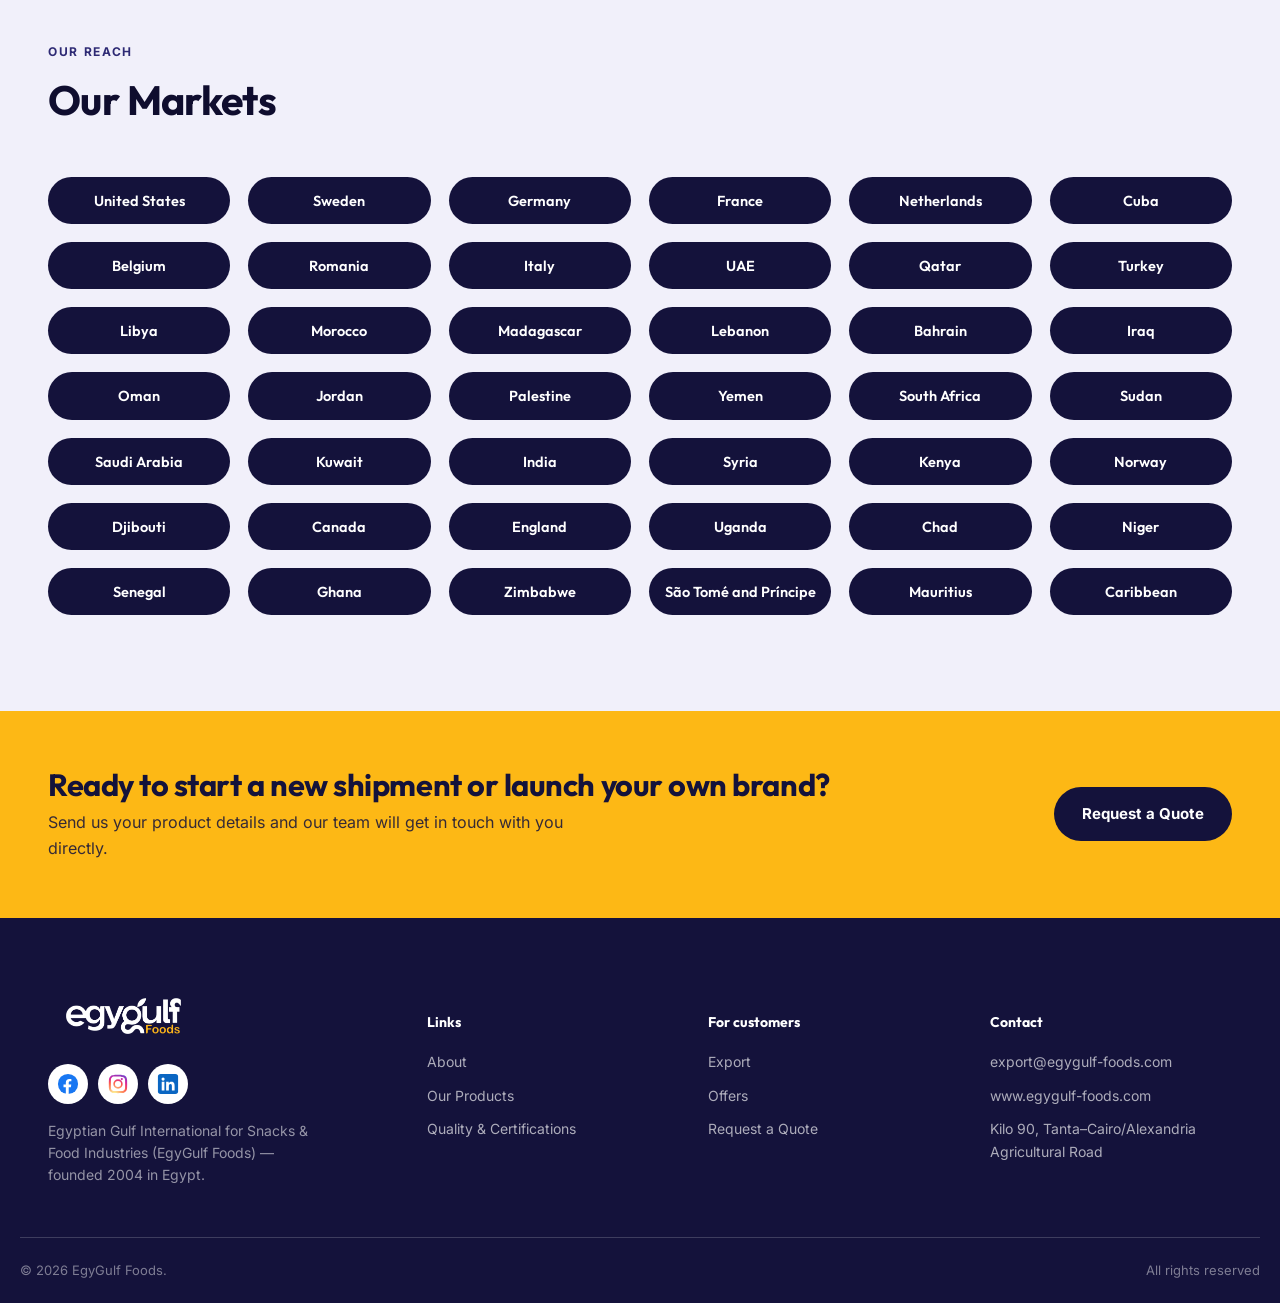
==== commit bf54601b: "Revert "الهيدر: تصميم ليكويد جلاس (كبسولة زجاج عايمة، عدسة زجاج بتتحرك بين اللينكات، شريط علوي متحرك" ====
--- a/about.html
+++ b/about.html
@@ -31,11 +31,11 @@
 <div class="utility-bar">
   <div class="container">
     <div class="utility-links">
-      <a href="mailto:export@egygulf-foods.com" data-set="email">export@egygulf-foods.com</a>
-      <span class="util-phones" data-set="phones"><a href="tel:+201099281170">01099281170</a> · <a href="tel:+201222574360">01222574360</a></span>
-      <span data-i18n="util.location">كيلو 90 طريق طنطا–القاهرة/الإسكندرية الزراعي</span>
-    </div>
-    <button class="lang-toggle" id="langToggle">EN</button>
+      <span class="util-item"><svg viewBox="0 0 24 24" aria-hidden="true"><rect x="3" y="5" width="18" height="14" rx="2.5"/><path d="m3.5 6.5 8.5 6.5 8.5-6.5"/></svg><a href="mailto:export@egygulf-foods.com" data-set="email">export@egygulf-foods.com</a></span>
+      <span class="util-item"><svg viewBox="0 0 24 24" aria-hidden="true"><path d="M5 4h3l2 5-2.5 1.5a11 11 0 0 0 6 6L15 14l5 2v3a2 2 0 0 1-2 2A16 16 0 0 1 3 6a2 2 0 0 1 2-2"/></svg><span class="util-phones" data-set="phones"><a href="tel:+201099281170">01099281170</a> · <a href="tel:+201222574360">01222574360</a></span></span>
+      <span class="util-item util-loc"><svg viewBox="0 0 24 24" aria-hidden="true"><path d="M12 21s-7-6.2-7-11.5a7 7 0 0 1 14 0C19 14.8 12 21 12 21z"/><circle cx="12" cy="9.5" r="2.5"/></svg><span data-i18n="util.location">كيلو 90 طريق طنطا–القاهرة/الإسكندرية الزراعي</span></span>
+    </div>
+    <button class="lang-toggle" id="langToggle" type="button" aria-label="Language"><svg viewBox="0 0 24 24" aria-hidden="true"><circle cx="12" cy="12" r="9"/><path d="M3 12h18M12 3a14 14 0 0 1 0 18M12 3a14 14 0 0 0 0 18"/></svg><span class="lang-label">EN</span></button>
   </div>
 </div>
 
@@ -49,14 +49,14 @@
     </a>
     <nav class="nav-links">
       <a href="index.html" data-i18n="nav.home">الرئيسية</a>
-      <a href="about.html" class="active" data-i18n="nav.about">من نحن</a>
+      <a href="about.html" class="active" aria-current="page" data-i18n="nav.about">من نحن</a>
       <a href="certifications.html" data-i18n="nav.certs">الجودة والاعتماد</a>
       <a href="export.html" data-i18n="nav.export">التصدير</a>
       <a href="products.html" data-i18n="nav.products">منتجاتنا</a>
-      <a href="offers.html" class="nav-offers"><span class="nav-offers-dot" aria-hidden="true"></span><span data-i18n="nav.offers">العروض</span></a>
+      <a href="offers.html" class="nav-offers"><span class="nav-offers-ic"><svg viewBox="0 0 24 24" aria-hidden="true"><rect x="3" y="8" width="18" height="4" rx="1"/><path d="M12 8v13M19 12v7a2 2 0 0 1-2 2H7a2 2 0 0 1-2-2v-7M7.5 8a2.5 2.5 0 0 1 0-5C11 3 12 8 12 8s1-5 4.5-5a2.5 2.5 0 0 1 0 5"/></svg><span class="nav-offers-dot" aria-hidden="true"></span></span><span data-i18n="nav.offers">العروض</span></a>
     </nav>
-    <a href="contact.html" class="nav-cta" data-i18n="nav.cta">اطلب عرض سعر</a>
-    <button class="nav-toggle" aria-label="menu">☰</button>
+    <a href="contact.html" class="nav-cta"><span data-i18n="nav.cta">اطلب عرض سعر</span><span class="nav-cta-ic"><svg viewBox="0 0 24 24" aria-hidden="true"><path d="M5 12h14M13 6l6 6-6 6"/></svg></span></a>
+    <button class="nav-toggle" type="button" aria-label="menu" aria-expanded="false"><span></span><span></span><span></span></button>
   </div>
 </header>
 
--- a/styles.css
+++ b/styles.css
@@ -1367,3 +1367,98 @@
 .has-arrow.back::after{transform:scaleX(-1);}
 html[dir="rtl"] .has-arrow.back::after{transform:none;}
 .product-more.has-arrow{display:inline-flex;}
+
+/* ==========================================================================
+   Header redesign (Nov 2026): icon utility bar, pill nav, gift-icon offers, arrow CTA
+   ========================================================================== */
+.utility-bar{background:var(--ink); border-bottom:1px solid rgba(255,255,255,.07); color:rgba(255,255,255,.7); font-size:13px;}
+.utility-bar .container{height:40px;}
+.utility-links{gap:8px; align-items:center;}
+.util-item{display:inline-flex; align-items:center; gap:8px; padding:0 14px; position:relative; white-space:nowrap;}
+.util-item:first-child{padding-inline-start:0;}
+.util-item + .util-item::before{content:""; position:absolute; inset-inline-start:-4px; top:50%; width:1px; height:14px; translate:0 -50%; background:rgba(255,255,255,.14);}
+.util-item svg{width:15px; height:15px; flex:none; fill:none; stroke:var(--gold-500); stroke-width:1.8; stroke-linecap:round; stroke-linejoin:round;}
+.utility-links a{opacity:1; color:rgba(255,255,255,.78); transition:color .2s;}
+.utility-links a:hover{color:var(--gold-400);}
+.util-phones{display:inline-flex; gap:6px; color:rgba(255,255,255,.35);}
+.lang-toggle{display:inline-flex; align-items:center; gap:7px; height:28px; padding:0 12px 0 10px; border-radius:999px;
+  background:rgba(255,255,255,.06); border:1px solid rgba(255,255,255,.14); color:#fff; font:inherit; font-size:12.5px; font-weight:700; cursor:pointer;
+  transition:background .2s, border-color .2s, color .2s;}
+html[dir="rtl"] .lang-toggle{padding:0 10px 0 12px;}
+.lang-toggle svg{width:15px; height:15px; fill:none; stroke:currentColor; stroke-width:1.8;}
+.lang-toggle:hover{background:var(--gold-500); border-color:var(--gold-500); color:var(--ink);}
+
+.navbar{background:color-mix(in srgb, var(--blue-900) 94%, transparent);
+  backdrop-filter:blur(14px) saturate(1.3); -webkit-backdrop-filter:blur(14px) saturate(1.3);
+  border-bottom:1px solid rgba(255,255,255,.06); transition:box-shadow .3s, background .3s;}
+.navbar.scrolled{background:color-mix(in srgb, var(--blue-950) 92%, transparent); box-shadow:0 12px 30px -12px rgba(5,4,25,.55);}
+.navbar .container{height:80px; gap:24px;}
+
+/* links sit in one soft pill track; hover/active get their own pill */
+.nav-links{gap:4px; padding:5px; border-radius:999px; background:rgba(255,255,255,.05); border:1px solid rgba(255,255,255,.08);}
+.nav-links a{padding:9px 16px; border-radius:999px; font-size:14.5px; font-weight:600; color:rgba(255,255,255,.78);
+  transition:background .2s, color .2s;}
+.nav-links a:hover{color:#fff; background:rgba(255,255,255,.08);}
+.nav-links a.active{color:var(--ink); background:#fff;}
+.nav-links a.active::after{display:none;}
+
+/* offers: no loud yellow block — a gift icon with a live red dot */
+.nav-links a.nav-offers{background:transparent; color:var(--gold-400); font-weight:700; padding:9px 16px; gap:8px; animation:none; box-shadow:none;}
+.nav-links a.nav-offers:hover{background:rgba(253,184,21,.12); color:var(--gold-400);}
+.nav-links a.nav-offers.active{background:var(--gold-500); color:var(--ink); box-shadow:none;}
+.nav-offers-ic{position:relative; display:inline-flex;}
+.nav-offers-ic svg{width:17px; height:17px; fill:none; stroke:currentColor; stroke-width:1.9; stroke-linecap:round; stroke-linejoin:round;}
+.nav-offers-ic .nav-offers-dot{position:absolute; top:-3px; inset-inline-end:-4px; width:8px; height:8px; border:2px solid var(--blue-900);
+  box-sizing:content-box; animation:offerPing 1.8s ease-out infinite;}
+@keyframes offerPing{0%{box-shadow:0 0 0 0 rgba(229,50,45,.6);} 80%,100%{box-shadow:0 0 0 7px rgba(229,50,45,0);}}
+
+/* CTA: gold pill with a round arrow chip */
+.nav-cta{display:inline-flex; align-items:center; gap:10px; padding:6px 6px 6px 20px; font-size:14.5px; font-weight:800;
+  background:var(--gold-500); color:var(--ink); border-radius:999px; box-shadow:0 10px 24px -10px rgba(253,184,21,.7);
+  transition:transform .2s, box-shadow .2s, background .2s;}
+html[dir="rtl"] .nav-cta{padding:6px 20px 6px 6px;}
+.nav-cta:hover{transform:translateY(-1px); background:var(--gold-400); box-shadow:0 14px 28px -10px rgba(253,184,21,.8);}
+.nav-cta-ic{width:34px; height:34px; border-radius:50%; display:grid; place-items:center; background:var(--ink); color:#fff; transition:transform .3s;}
+.nav-cta-ic svg{width:16px; height:16px; fill:none; stroke:currentColor; stroke-width:2.4; stroke-linecap:round; stroke-linejoin:round;}
+html[dir="rtl"] .nav-cta-ic svg{transform:scaleX(-1);}
+.nav-cta:hover .nav-cta-ic{transform:rotate(-45deg);}
+html[dir="rtl"] .nav-cta:hover .nav-cta-ic{transform:rotate(45deg);}
+.nav-cta.active{box-shadow:0 0 0 2px #fff, 0 10px 24px -10px rgba(253,184,21,.7);}
+
+/* hamburger: three lines that morph into an X */
+.nav-toggle{flex-direction:column; justify-content:center; align-items:center; gap:5px; width:44px; height:44px; border-radius:12px;
+  background:rgba(255,255,255,.08); border:1px solid rgba(255,255,255,.12); cursor:pointer; padding:0;}
+.nav-toggle span{display:block; width:20px; height:2px; border-radius:2px; background:#fff; transition:transform .25s, opacity .2s;}
+.nav-toggle.is-open span:nth-child(1){transform:translateY(7px) rotate(45deg);}
+.nav-toggle.is-open span:nth-child(2){opacity:0;}
+.nav-toggle.is-open span:nth-child(3){transform:translateY(-7px) rotate(-45deg);}
+
+@media (max-width:1180px){
+  .util-loc{display:none;}
+  .nav-links a{padding:8px 12px; font-size:14px;}
+}
+@media (max-width:960px){
+  .utility-links{display:flex;}
+  .util-item{padding:0 10px;}
+  .util-item:not(:first-child){display:none;}
+  .utility-bar .container{justify-content:space-between;}
+  .navbar .container{height:70px;}
+  .nav-toggle{display:flex;}
+  .nav-links{background:none; border:0; padding:0;}
+  .nav-links.open{background:var(--blue-950); padding:12px 16px 18px; gap:4px; border-radius:0;}
+  .nav-links.open a{border-bottom:0; padding:13px 16px; border-radius:14px;}
+  .nav-links.open a.nav-offers{justify-content:flex-start; margin:0; padding:13px 16px;}
+  .nav-cta{padding:5px 5px 5px 14px; font-size:13px; gap:8px;}
+  html[dir="rtl"] .nav-cta{padding:5px 14px 5px 5px;}
+  .nav-cta-ic{width:28px; height:28px;}
+}
+@media (max-width:420px){
+  .nav-cta{font-size:12px; white-space:nowrap;}
+  .navbar .container{gap:8px;}
+  .navbar .brand-mark-img{height:32px;}
+}
+@media (max-width:350px){
+  .nav-cta span[data-i18n]{display:none;}
+  .nav-cta, html[dir="rtl"] .nav-cta{padding:5px;}
+}
+@media (prefers-reduced-motion:reduce){ .nav-offers-ic .nav-offers-dot{animation:none;} }
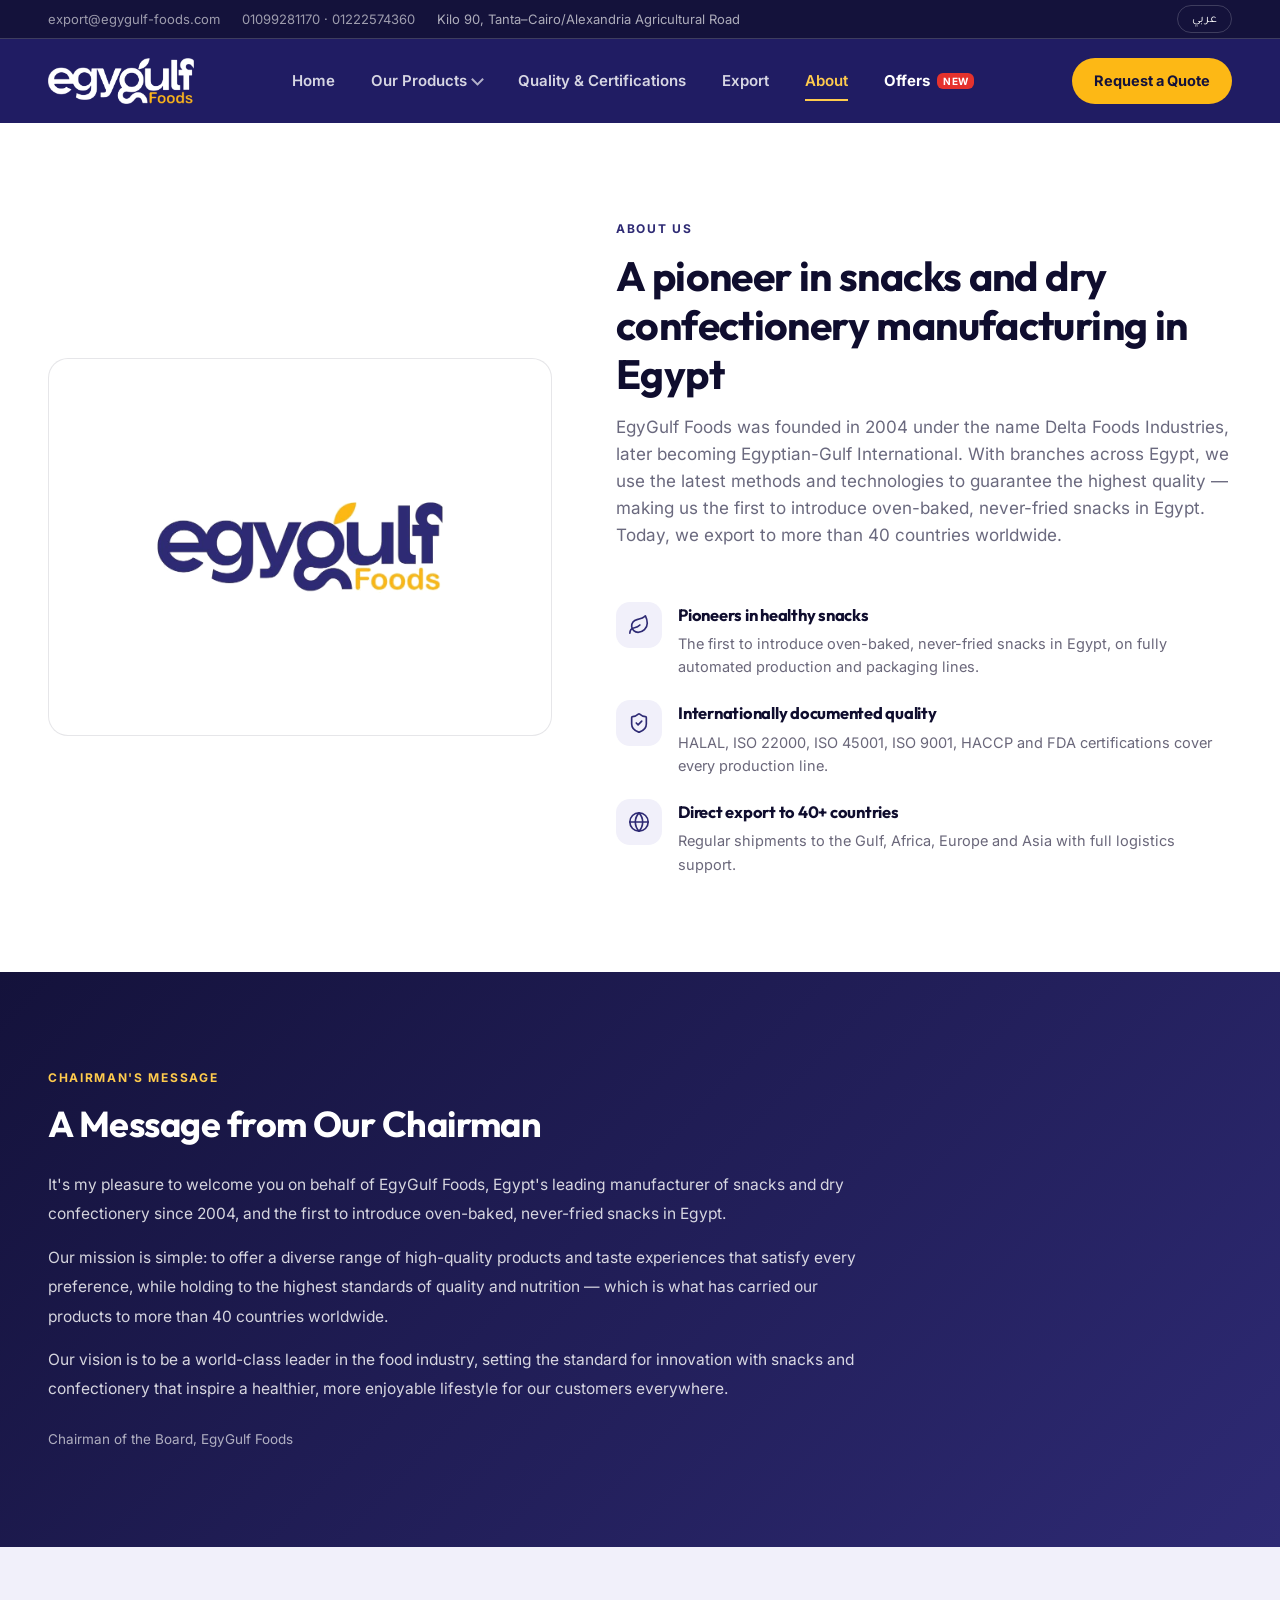
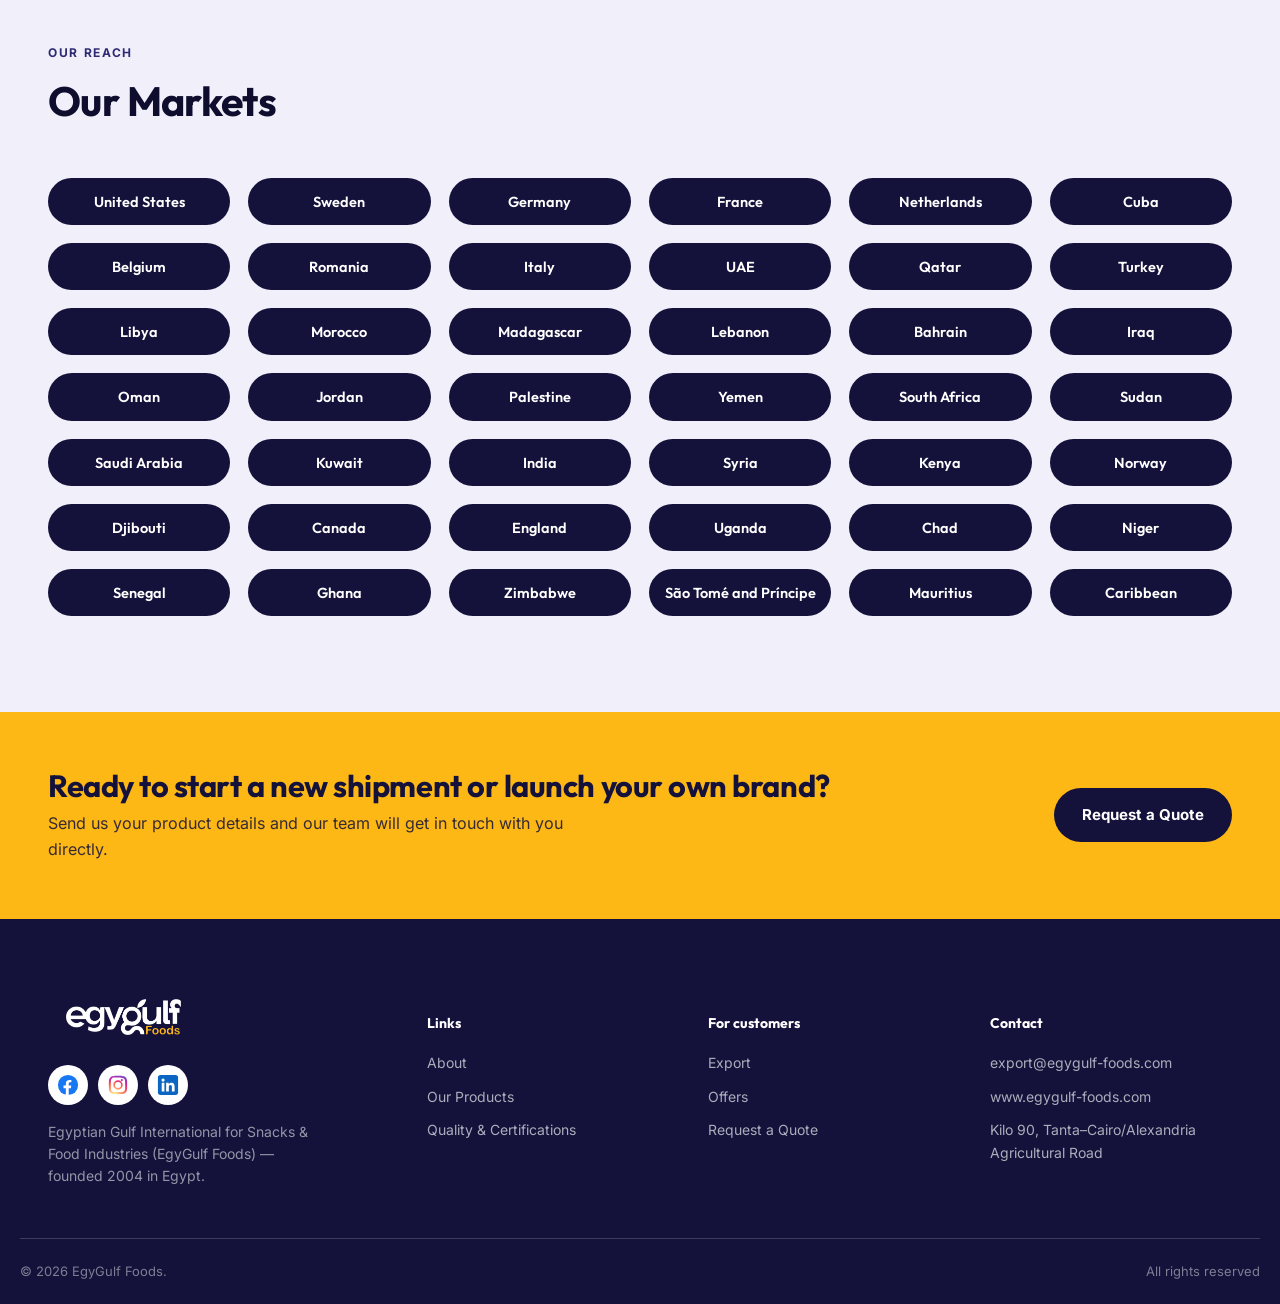
==== commit 4e81558d: "المنيو: منتجاتنا بعد الرئيسية، ومن نحن مكانها Co-Authored-By: Claude Opus 5.5 <noreply@anthropic.com" ====
--- a/about.html
+++ b/about.html
@@ -31,11 +31,11 @@
 <div class="utility-bar">
   <div class="container">
     <div class="utility-links">
-      <span class="util-item"><svg viewBox="0 0 24 24" aria-hidden="true"><rect x="3" y="5" width="18" height="14" rx="2.5"/><path d="m3.5 6.5 8.5 6.5 8.5-6.5"/></svg><a href="mailto:export@egygulf-foods.com" data-set="email">export@egygulf-foods.com</a></span>
-      <span class="util-item"><svg viewBox="0 0 24 24" aria-hidden="true"><path d="M5 4h3l2 5-2.5 1.5a11 11 0 0 0 6 6L15 14l5 2v3a2 2 0 0 1-2 2A16 16 0 0 1 3 6a2 2 0 0 1 2-2"/></svg><span class="util-phones" data-set="phones"><a href="tel:+201099281170">01099281170</a> · <a href="tel:+201222574360">01222574360</a></span></span>
-      <span class="util-item util-loc"><svg viewBox="0 0 24 24" aria-hidden="true"><path d="M12 21s-7-6.2-7-11.5a7 7 0 0 1 14 0C19 14.8 12 21 12 21z"/><circle cx="12" cy="9.5" r="2.5"/></svg><span data-i18n="util.location">كيلو 90 طريق طنطا–القاهرة/الإسكندرية الزراعي</span></span>
-    </div>
-    <button class="lang-toggle" id="langToggle" type="button" aria-label="Language"><svg viewBox="0 0 24 24" aria-hidden="true"><circle cx="12" cy="12" r="9"/><path d="M3 12h18M12 3a14 14 0 0 1 0 18M12 3a14 14 0 0 0 0 18"/></svg><span class="lang-label">EN</span></button>
+      <a href="mailto:export@egygulf-foods.com" data-set="email">export@egygulf-foods.com</a>
+      <span class="util-phones" data-set="phones"><a href="tel:+201099281170">01099281170</a> · <a href="tel:+201222574360">01222574360</a></span>
+      <span data-i18n="util.location">كيلو 90 طريق طنطا–القاهرة/الإسكندرية الزراعي</span>
+    </div>
+    <button class="lang-toggle" id="langToggle">EN</button>
   </div>
 </div>
 
@@ -49,14 +49,14 @@
     </a>
     <nav class="nav-links">
       <a href="index.html" data-i18n="nav.home">الرئيسية</a>
-      <a href="about.html" class="active" aria-current="page" data-i18n="nav.about">من نحن</a>
+      <a href="products.html" data-i18n="nav.products">منتجاتنا</a>
       <a href="certifications.html" data-i18n="nav.certs">الجودة والاعتماد</a>
       <a href="export.html" data-i18n="nav.export">التصدير</a>
-      <a href="products.html" data-i18n="nav.products">منتجاتنا</a>
-      <a href="offers.html" class="nav-offers"><span class="nav-offers-ic"><svg viewBox="0 0 24 24" aria-hidden="true"><rect x="3" y="8" width="18" height="4" rx="1"/><path d="M12 8v13M19 12v7a2 2 0 0 1-2 2H7a2 2 0 0 1-2-2v-7M7.5 8a2.5 2.5 0 0 1 0-5C11 3 12 8 12 8s1-5 4.5-5a2.5 2.5 0 0 1 0 5"/></svg><span class="nav-offers-dot" aria-hidden="true"></span></span><span data-i18n="nav.offers">العروض</span></a>
+      <a href="about.html" class="active" data-i18n="nav.about">من نحن</a>
+      <a href="offers.html" class="nav-offers"><span class="nav-offers-dot" aria-hidden="true"></span><span data-i18n="nav.offers">العروض</span></a>
     </nav>
-    <a href="contact.html" class="nav-cta"><span data-i18n="nav.cta">اطلب عرض سعر</span><span class="nav-cta-ic"><svg viewBox="0 0 24 24" aria-hidden="true"><path d="M5 12h14M13 6l6 6-6 6"/></svg></span></a>
-    <button class="nav-toggle" type="button" aria-label="menu" aria-expanded="false"><span></span><span></span><span></span></button>
+    <a href="contact.html" class="nav-cta" data-i18n="nav.cta">اطلب عرض سعر</a>
+    <button class="nav-toggle" aria-label="menu">☰</button>
   </div>
 </header>
 
--- a/styles.css
+++ b/styles.css
@@ -1369,96 +1369,38 @@
 .product-more.has-arrow{display:inline-flex;}
 
 /* ==========================================================================
-   Header redesign (Nov 2026): icon utility bar, pill nav, gift-icon offers, arrow CTA
-   ========================================================================== */
-.utility-bar{background:var(--ink); border-bottom:1px solid rgba(255,255,255,.07); color:rgba(255,255,255,.7); font-size:13px;}
-.utility-bar .container{height:40px;}
-.utility-links{gap:8px; align-items:center;}
-.util-item{display:inline-flex; align-items:center; gap:8px; padding:0 14px; position:relative; white-space:nowrap;}
-.util-item:first-child{padding-inline-start:0;}
-.util-item + .util-item::before{content:""; position:absolute; inset-inline-start:-4px; top:50%; width:1px; height:14px; translate:0 -50%; background:rgba(255,255,255,.14);}
-.util-item svg{width:15px; height:15px; flex:none; fill:none; stroke:var(--gold-500); stroke-width:1.8; stroke-linecap:round; stroke-linejoin:round;}
-.utility-links a{opacity:1; color:rgba(255,255,255,.78); transition:color .2s;}
-.utility-links a:hover{color:var(--gold-400);}
-.util-phones{display:inline-flex; gap:6px; color:rgba(255,255,255,.35);}
-.lang-toggle{display:inline-flex; align-items:center; gap:7px; height:28px; padding:0 12px 0 10px; border-radius:999px;
-  background:rgba(255,255,255,.06); border:1px solid rgba(255,255,255,.14); color:#fff; font:inherit; font-size:12.5px; font-weight:700; cursor:pointer;
-  transition:background .2s, border-color .2s, color .2s;}
-html[dir="rtl"] .lang-toggle{padding:0 10px 0 12px;}
-.lang-toggle svg{width:15px; height:15px; fill:none; stroke:currentColor; stroke-width:1.8;}
-.lang-toggle:hover{background:var(--gold-500); border-color:var(--gold-500); color:var(--ink);}
-
-.navbar{background:color-mix(in srgb, var(--blue-900) 94%, transparent);
-  backdrop-filter:blur(14px) saturate(1.3); -webkit-backdrop-filter:blur(14px) saturate(1.3);
-  border-bottom:1px solid rgba(255,255,255,.06); transition:box-shadow .3s, background .3s;}
-.navbar.scrolled{background:color-mix(in srgb, var(--blue-950) 92%, transparent); box-shadow:0 12px 30px -12px rgba(5,4,25,.55);}
-.navbar .container{height:80px; gap:24px;}
-
-/* links sit in one soft pill track; hover/active get their own pill */
-.nav-links{gap:4px; padding:5px; border-radius:999px; background:rgba(255,255,255,.05); border:1px solid rgba(255,255,255,.08);}
-.nav-links a{padding:9px 16px; border-radius:999px; font-size:14.5px; font-weight:600; color:rgba(255,255,255,.78);
-  transition:background .2s, color .2s;}
-.nav-links a:hover{color:#fff; background:rgba(255,255,255,.08);}
-.nav-links a.active{color:var(--ink); background:#fff;}
-.nav-links a.active::after{display:none;}
-
-/* offers: no loud yellow block — a gift icon with a live red dot */
-.nav-links a.nav-offers{background:transparent; color:var(--gold-400); font-weight:700; padding:9px 16px; gap:8px; animation:none; box-shadow:none;}
-.nav-links a.nav-offers:hover{background:rgba(253,184,21,.12); color:var(--gold-400);}
-.nav-links a.nav-offers.active{background:var(--gold-500); color:var(--ink); box-shadow:none;}
-.nav-offers-ic{position:relative; display:inline-flex;}
-.nav-offers-ic svg{width:17px; height:17px; fill:none; stroke:currentColor; stroke-width:1.9; stroke-linecap:round; stroke-linejoin:round;}
-.nav-offers-ic .nav-offers-dot{position:absolute; top:-3px; inset-inline-end:-4px; width:8px; height:8px; border:2px solid var(--blue-900);
-  box-sizing:content-box; animation:offerPing 1.8s ease-out infinite;}
-@keyframes offerPing{0%{box-shadow:0 0 0 0 rgba(229,50,45,.6);} 80%,100%{box-shadow:0 0 0 7px rgba(229,50,45,0);}}
-
-/* CTA: gold pill with a round arrow chip */
-.nav-cta{display:inline-flex; align-items:center; gap:10px; padding:6px 6px 6px 20px; font-size:14.5px; font-weight:800;
-  background:var(--gold-500); color:var(--ink); border-radius:999px; box-shadow:0 10px 24px -10px rgba(253,184,21,.7);
-  transition:transform .2s, box-shadow .2s, background .2s;}
-html[dir="rtl"] .nav-cta{padding:6px 20px 6px 6px;}
-.nav-cta:hover{transform:translateY(-1px); background:var(--gold-400); box-shadow:0 14px 28px -10px rgba(253,184,21,.8);}
-.nav-cta-ic{width:34px; height:34px; border-radius:50%; display:grid; place-items:center; background:var(--ink); color:#fff; transition:transform .3s;}
-.nav-cta-ic svg{width:16px; height:16px; fill:none; stroke:currentColor; stroke-width:2.4; stroke-linecap:round; stroke-linejoin:round;}
-html[dir="rtl"] .nav-cta-ic svg{transform:scaleX(-1);}
-.nav-cta:hover .nav-cta-ic{transform:rotate(-45deg);}
-html[dir="rtl"] .nav-cta:hover .nav-cta-ic{transform:rotate(45deg);}
-.nav-cta.active{box-shadow:0 0 0 2px #fff, 0 10px 24px -10px rgba(253,184,21,.7);}
-
-/* hamburger: three lines that morph into an X */
-.nav-toggle{flex-direction:column; justify-content:center; align-items:center; gap:5px; width:44px; height:44px; border-radius:12px;
-  background:rgba(255,255,255,.08); border:1px solid rgba(255,255,255,.12); cursor:pointer; padding:0;}
-.nav-toggle span{display:block; width:20px; height:2px; border-radius:2px; background:#fff; transition:transform .25s, opacity .2s;}
-.nav-toggle.is-open span:nth-child(1){transform:translateY(7px) rotate(45deg);}
-.nav-toggle.is-open span:nth-child(2){opacity:0;}
-.nav-toggle.is-open span:nth-child(3){transform:translateY(-7px) rotate(-45deg);}
-
-@media (max-width:1180px){
-  .util-loc{display:none;}
-  .nav-links a{padding:8px 12px; font-size:14px;}
-}
-@media (max-width:960px){
-  .utility-links{display:flex;}
-  .util-item{padding:0 10px;}
-  .util-item:not(:first-child){display:none;}
-  .utility-bar .container{justify-content:space-between;}
-  .navbar .container{height:70px;}
-  .nav-toggle{display:flex;}
-  .nav-links{background:none; border:0; padding:0;}
-  .nav-links.open{background:var(--blue-950); padding:12px 16px 18px; gap:4px; border-radius:0;}
-  .nav-links.open a{border-bottom:0; padding:13px 16px; border-radius:14px;}
-  .nav-links.open a.nav-offers{justify-content:flex-start; margin:0; padding:13px 16px;}
-  .nav-cta{padding:5px 5px 5px 14px; font-size:13px; gap:8px;}
-  html[dir="rtl"] .nav-cta{padding:5px 14px 5px 5px;}
-  .nav-cta-ic{width:28px; height:28px;}
-}
-@media (max-width:420px){
-  .nav-cta{font-size:12px; white-space:nowrap;}
-  .navbar .container{gap:8px;}
-  .navbar .brand-mark-img{height:32px;}
-}
-@media (max-width:350px){
-  .nav-cta span[data-i18n]{display:none;}
-  .nav-cta, html[dir="rtl"] .nav-cta{padding:5px;}
-}
-@media (prefers-reduced-motion:reduce){ .nav-offers-ic .nav-offers-dot{animation:none;} }
+   Nav (Nov 2026): products mega menu, offers as a link with a NEW tag
+   ========================================================================== */
+.nav-links a.nav-offers{background:none; color:#fff; padding:6px 0; animation:none; box-shadow:none;}
+.nav-links a.nav-offers:hover{background:none; color:#fff;}
+.nav-links a.nav-offers.active{color:var(--gold-400); box-shadow:none;}
+.nav-offers-dot{width:auto; height:auto; border-radius:6px; padding:2px 6px 1px; font-size:10px; font-weight:800; letter-spacing:.04em; color:#fff; line-height:1.3;}
+.nav-offers-dot::before{content:"NEW";}
+html[lang="ar"] .nav-offers-dot::before{content:"جديد";}
+.nav-offers-dot{order:2;}
+@media (max-width:960px){ .nav-links.open a.nav-offers{justify-content:flex-start; padding:14px 4px; margin:0;} }
+.nav-mega-wrap{position:relative; display:inline-flex;}
+.nav-links a.has-mega{display:inline-flex; align-items:center; gap:6px;}
+.nav-links a.has-mega::before{content:""; order:2; width:7px; height:7px; border-right:2px solid currentColor; border-bottom:2px solid currentColor; transform:translateY(-2px) rotate(45deg); transition:transform .25s; opacity:.8;}
+.nav-mega-wrap.open a.has-mega::before{transform:translateY(1px) rotate(-135deg);}
+.nav-mega{position:absolute; top:calc(100% + 22px); inset-inline-start:-40px; z-index:80; width:min(860px, 92vw);
+  opacity:0; visibility:hidden; transform:translateY(10px); transition:opacity .22s, transform .22s, visibility .22s;}
+.nav-mega::before{content:""; position:absolute; inset:-24px 0 auto; height:24px;}
+.nav-mega-wrap.open .nav-mega{opacity:1; visibility:visible; transform:none;}
+.nav-mega-inner{display:grid; grid-template-columns:repeat(4, 1fr); gap:22px; padding:24px; border-radius:22px; background:#fff;
+  box-shadow:0 30px 60px -20px rgba(15,13,46,.45), 0 0 0 1px rgba(15,13,46,.06);}
+.mega-cat{display:block; margin-bottom:12px; font-size:12px !important; font-weight:800 !important; letter-spacing:.1em; text-transform:uppercase; color:var(--blue-400) !important; padding:0 !important;}
+.mega-cat::after{display:none !important;}
+html[lang="ar"] .mega-cat{letter-spacing:0; font-size:13.5px !important;}
+.mega-brands{display:flex; flex-direction:column; gap:8px;}
+.mega-brand{display:flex !important; align-items:center; gap:12px; padding:6px !important; border-radius:14px; color:var(--ink) !important; font-size:14.5px; font-weight:700; transition:background .2s;}
+.mega-brand::after{display:none !important;}
+.mega-brand:hover{background:color-mix(in srgb, var(--brand) 10%, #fff);}
+.mega-logo{flex:none; width:58px; height:42px; border-radius:10px; display:grid; place-items:center; padding:5px;
+  background:linear-gradient(135deg, var(--brand), color-mix(in srgb, var(--brand) 70%, #000)); transition:transform .25s cubic-bezier(.34,1.56,.64,1);}
+.mega-logo img{max-width:100%; max-height:100%; object-fit:contain; filter:drop-shadow(0 2px 4px rgba(0,0,0,.3));}
+.mega-brand:hover .mega-logo{transform:scale(1.08) rotate(-3deg);}
+.mega-all{grid-column:1 / -1; justify-self:end; margin-top:-4px; padding:10px 18px !important; border-radius:999px; background:var(--blue-950); color:#fff !important; font-size:14px; font-weight:700;}
+.mega-all::after{display:none !important;}
+.mega-all:hover{background:var(--blue-600);}
+@media (max-width:960px){ .nav-mega{display:none;} .nav-links a.has-mega::before{display:none;} .nav-mega-wrap{display:contents;} }
